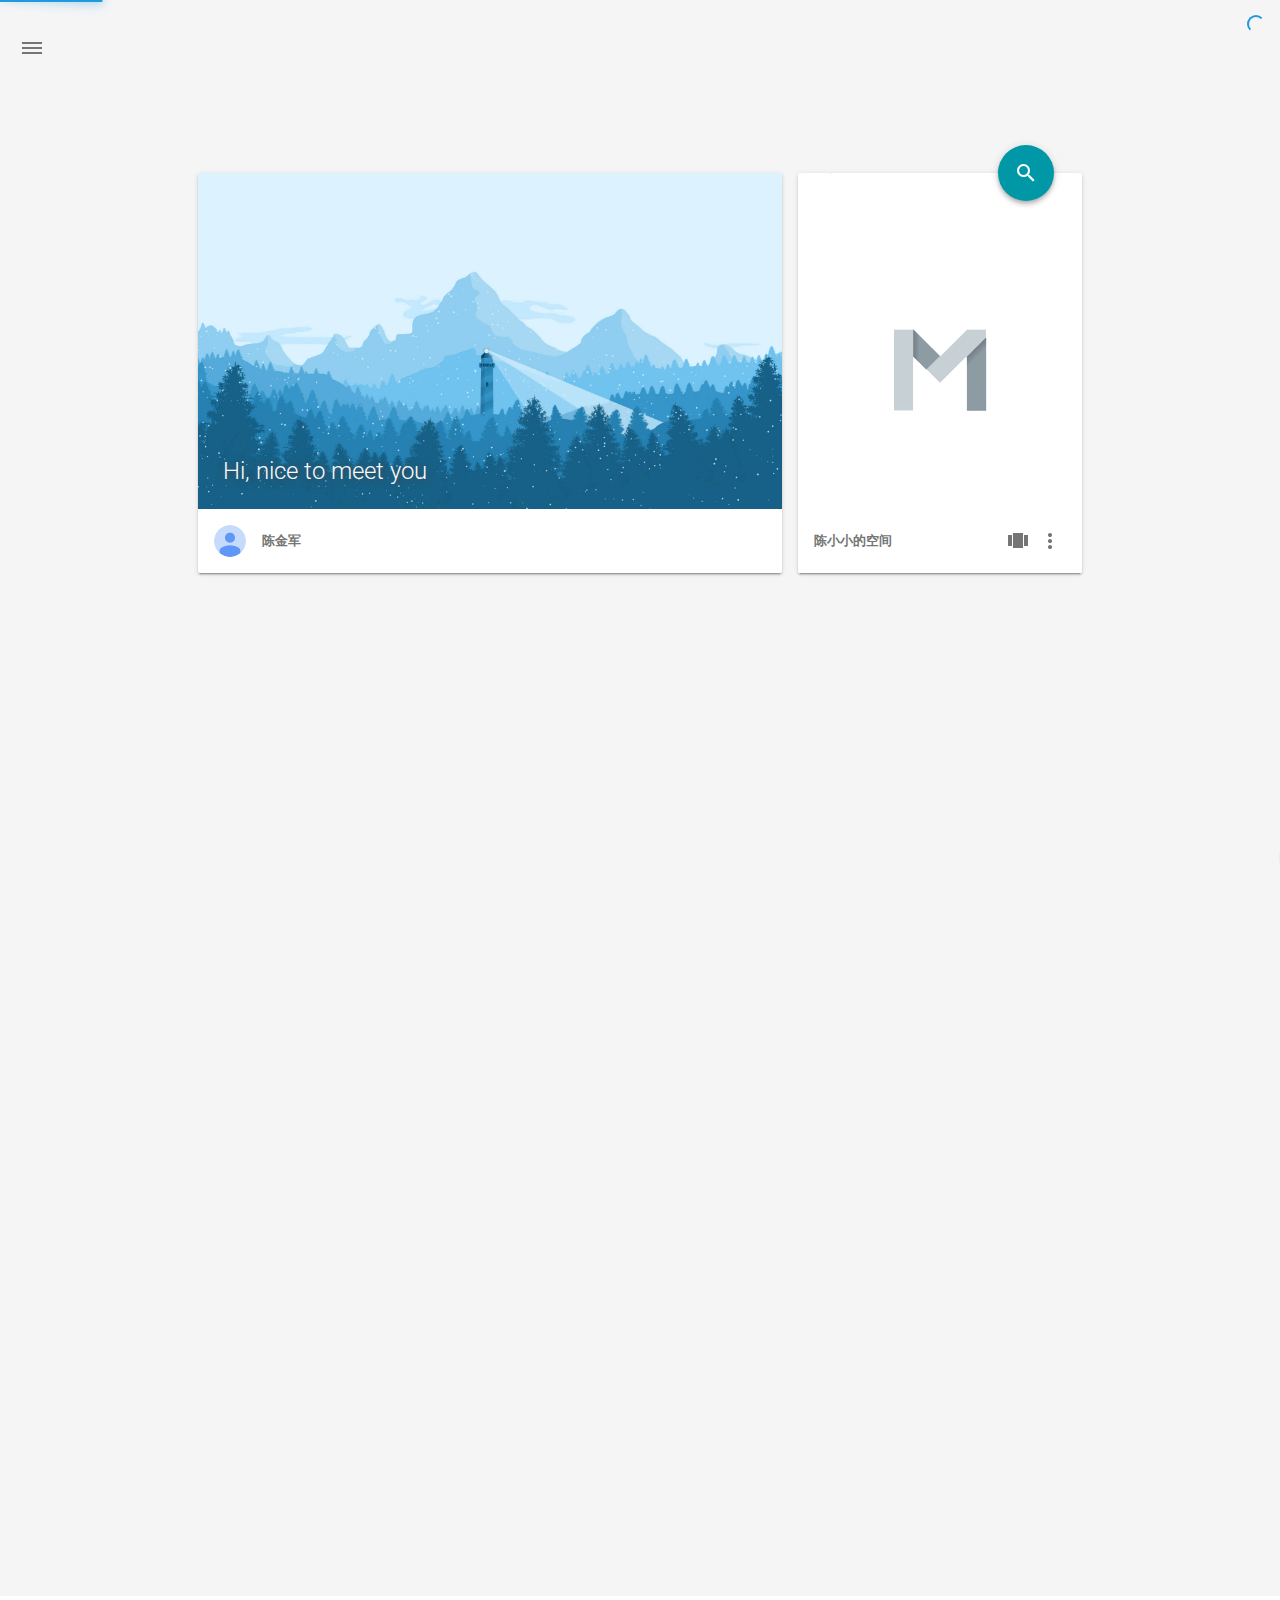
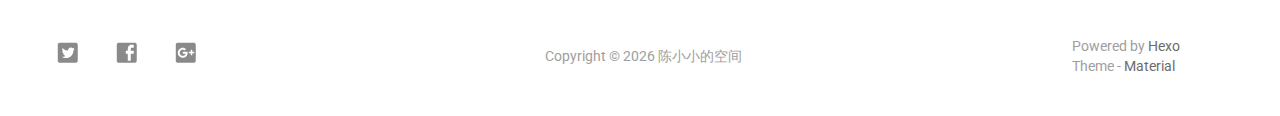
==== index.html @ 6facc5ce "Site updated: 2018-05-24 17:32:42" ====
<!DOCTYPE html>
<html style="display: none;" lang="zh">
    <head>
    <meta charset="utf-8">
    <!--
        © Material Theme
        https://github.com/viosey/hexo-theme-material
        Version: 1.5.2 -->
    <script>
        window.materialVersion = "1.5.2"
        // Delete localstorage with these tags
        window.oldVersion = [
            'codestartv1',
            '1.3.4',
            '1.4.0',
            '1.4.0b1',
            '1.5.0'
        ]
    </script>

    <!-- dns prefetch -->
    <meta http-equiv="x-dns-prefetch-control" content="on">














    <!-- Meta & Info -->
    <meta http-equiv="X-UA-Compatible" content="IE=Edge,chrome=1">
    <meta name="renderer" content="webkit">
    <meta name="viewport" content="width=device-width, initial-scale=1, user-scalable=no">

    <!-- Title -->
    
    <title>
        
        陈小小的空间
    </title>

    <!-- Favicons -->
    <link rel="icon shortcut" type="image/ico" href="/img/favicon.png">
    <link rel="icon" href="/img/favicon.png">

    <meta name="format-detection" content="telephone=no"/>
    <meta name="description" itemprop="description" content="">
    <meta name="keywords" content="">
    <meta name="theme-color" content="#0097A7">

    <!-- Disable Fucking Bloody Baidu Tranformation -->
    <meta http-equiv="Cache-Control" content="no-transform" />
    <meta http-equiv="Cache-Control" content="no-siteapp" />

    <!--[if lte IE 9]>
        <link rel="stylesheet" href="/css/ie-blocker.css">

        
            <script src="/js/ie-blocker.en.js"></script>
        
    <![endif]-->

    <!-- Import lsloader -->
    <script>(function(){window.lsloader={jsRunSequence:[],jsnamemap:{},cssnamemap:{}};lsloader.removeLS=function(a){try{localStorage.removeItem(a)}catch(b){}};lsloader.setLS=function(a,c){try{localStorage.setItem(a,c)}catch(b){}};lsloader.getLS=function(a){var c="";try{c=localStorage.getItem(a)}catch(b){c=""}return c};versionString="/*"+(window.materialVersion||"unknownVersion")+"*/";lsloader.clean=function(){try{var b=[];for(var a=0;a<localStorage.length;a++){b.push(localStorage.key(a))}b.forEach(function(e){var f=lsloader.getLS(e);if(window.oldVersion){var d=window.oldVersion.reduce(function(g,h){return g||f.indexOf("/*"+h+"*/")!==-1},false);if(d){lsloader.removeLS(e)}}})}catch(c){}};lsloader.clean();lsloader.load=function(f,a,b,d){if(typeof b==="boolean"){d=b;b=undefined}d=d||false;b=b||function(){};var e;e=this.getLS(f);if(e&&e.indexOf(versionString)===-1){this.removeLS(f);this.requestResource(f,a,b,d);return}if(e){var c=e.split(versionString)[0];if(c!=a){console.log("reload:"+a);this.removeLS(f);this.requestResource(f,a,b,d);return}e=e.split(versionString)[1];if(d){this.jsRunSequence.push({name:f,code:e});this.runjs(a,f,e)}else{document.getElementById(f).appendChild(document.createTextNode(e));b()}}else{this.requestResource(f,a,b,d)}};lsloader.requestResource=function(b,e,a,c){var d=this;if(c){this.iojs(e,b,function(h,f,g){d.setLS(f,h+versionString+g);d.runjs(h,f,g)})}else{this.iocss(e,b,function(f){document.getElementById(b).appendChild(document.createTextNode(f));d.setLS(b,e+versionString+f)},a)}};lsloader.iojs=function(d,b,g){var a=this;a.jsRunSequence.push({name:b,code:""});try{var f=new XMLHttpRequest();f.open("get",d,true);f.onreadystatechange=function(){if(f.readyState==4){if((f.status>=200&&f.status<300)||f.status==304){if(f.response!=""){g(d,b,f.response);return}}a.jsfallback(d,b)}};f.send(null)}catch(c){a.jsfallback(d,b)}};lsloader.iocss=function(f,c,h,a){var b=this;try{var g=new XMLHttpRequest();g.open("get",f,true);g.onreadystatechange=function(){if(g.readyState==4){if((g.status>=200&&g.status<300)||g.status==304){if(g.response!=""){h(g.response);a();return}}b.cssfallback(f,c,a)}};g.send(null)}catch(d){b.cssfallback(f,c,a)}};lsloader.iofonts=function(f,c,h,a){var b=this;try{var g=new XMLHttpRequest();g.open("get",f,true);g.onreadystatechange=function(){if(g.readyState==4){if((g.status>=200&&g.status<300)||g.status==304){if(g.response!=""){h(g.response);a();return}}b.cssfallback(f,c,a)}};g.send(null)}catch(d){b.cssfallback(f,c,a)}};lsloader.runjs=function(f,c,e){if(!!c&&!!e){for(var b in this.jsRunSequence){if(this.jsRunSequence[b].name==c){this.jsRunSequence[b].code=e}}}if(!!this.jsRunSequence[0]&&!!this.jsRunSequence[0].code&&this.jsRunSequence[0].status!="failed"){var a=document.createElement("script");a.appendChild(document.createTextNode(this.jsRunSequence[0].code));a.type="text/javascript";document.getElementsByTagName("head")[0].appendChild(a);this.jsRunSequence.shift();if(this.jsRunSequence.length>0){this.runjs()}}else{if(!!this.jsRunSequence[0]&&this.jsRunSequence[0].status=="failed"){var d=this;var a=document.createElement("script");a.src=this.jsRunSequence[0].path;a.type="text/javascript";this.jsRunSequence[0].status="loading";a.onload=function(){d.jsRunSequence.shift();if(d.jsRunSequence.length>0){d.runjs()}};document.body.appendChild(a)}}};lsloader.tagLoad=function(b,a){this.jsRunSequence.push({name:a,code:"",path:b,status:"failed"});this.runjs()};lsloader.jsfallback=function(c,b){if(!!this.jsnamemap[b]){return}else{this.jsnamemap[b]=b}for(var a in this.jsRunSequence){if(this.jsRunSequence[a].name==b){this.jsRunSequence[a].code="";this.jsRunSequence[a].status="failed";this.jsRunSequence[a].path=c}}this.runjs()};lsloader.cssfallback=function(e,c,b){if(!!this.cssnamemap[c]){return}else{this.cssnamemap[c]=1}var d=document.createElement("link");d.type="text/css";d.href=e;d.rel="stylesheet";d.onload=d.onerror=b;var a=document.getElementsByTagName("script")[0];a.parentNode.insertBefore(d,a)};lsloader.runInlineScript=function(c,b){var a=document.getElementById(b).innerText;this.jsRunSequence.push({name:c,code:a});this.runjs()}})();</script>

    <!-- Import queue -->
    <script>function Queue(){this.dataStore=[];this.offer=b;this.poll=d;this.execNext=a;this.debug=false;this.startDebug=c;function b(e){if(this.debug){console.log("Offered a Queued Function.")}if(typeof e==="function"){this.dataStore.push(e)}else{console.log("You must offer a function.")}}function d(){if(this.debug){console.log("Polled a Queued Function.")}return this.dataStore.shift()}function a(){var e=this.poll();if(e!==undefined){if(this.debug){console.log("Run a Queued Function.")}e()}}function c(){this.debug=true}}var queue=new Queue();</script>

    <!-- Import CSS -->
    
        <style id="material_css"></style><script>if(typeof window.lsLoadCSSMaxNums === "undefined")window.lsLoadCSSMaxNums = 0;window.lsLoadCSSMaxNums++;lsloader.load("material_css","/css/material.min.css?Z7a72R1E4SxzBKR/WGctOA==",function(){if(typeof window.lsLoadCSSNums === "undefined")window.lsLoadCSSNums = 0;window.lsLoadCSSNums++;if(window.lsLoadCSSNums == window.lsLoadCSSMaxNums)document.documentElement.style.display="";}, false)</script>
        <style id="style_css"></style><script>if(typeof window.lsLoadCSSMaxNums === "undefined")window.lsLoadCSSMaxNums = 0;window.lsLoadCSSMaxNums++;lsloader.load("style_css","/css/style.min.css?MKetZV3cUTfDxvMffaOezg==",function(){if(typeof window.lsLoadCSSNums === "undefined")window.lsLoadCSSNums = 0;window.lsLoadCSSNums++;if(window.lsLoadCSSNums == window.lsLoadCSSMaxNums)document.documentElement.style.display="";}, false)</script>

        

    

    

    <!-- Config CSS -->

<!-- Other Styles -->
<style>
  body, html {
    font-family: Roboto, "Helvetica Neue", Helvetica, "PingFang SC", "Hiragino Sans GB", "Microsoft YaHei", "微软雅黑", Arial, sans-serif;
    overflow-x: hidden !important;
  }
  
  code {
    font-family: Consolas, Monaco, 'Andale Mono', 'Ubuntu Mono', monospace;
  }

  a {
    color: #00838F;
  }

  .mdl-card__media,
  #search-label,
  #search-form-label:after,
  #scheme-Paradox .hot_tags-count,
  #scheme-Paradox .sidebar_archives-count,
  #scheme-Paradox .sidebar-colored .sidebar-header,
  #scheme-Paradox .sidebar-colored .sidebar-badge{
    background-color: #0097A7 !important;
  }

  /* Sidebar User Drop Down Menu Text Color */
  #scheme-Paradox .sidebar-colored .sidebar-nav>.dropdown>.dropdown-menu>li>a:hover,
  #scheme-Paradox .sidebar-colored .sidebar-nav>.dropdown>.dropdown-menu>li>a:focus {
    color: #0097A7 !important;
  }

  #post_entry-right-info,
  .sidebar-colored .sidebar-nav li:hover > a,
  .sidebar-colored .sidebar-nav li:hover > a i,
  .sidebar-colored .sidebar-nav li > a:hover,
  .sidebar-colored .sidebar-nav li > a:hover i,
  .sidebar-colored .sidebar-nav li > a:focus i,
  .sidebar-colored .sidebar-nav > .open > a,
  .sidebar-colored .sidebar-nav > .open > a:hover,
  .sidebar-colored .sidebar-nav > .open > a:focus,
  #ds-reset #ds-ctx .ds-ctx-entry .ds-ctx-head a {
    color: #0097A7 !important;
  }

  .toTop {
    background: #757575 !important;
  }

  .material-layout .material-post>.material-nav,
  .material-layout .material-index>.material-nav,
  .material-nav a {
    color: #757575;
  }

  #scheme-Paradox .MD-burger-layer {
    background-color: #757575;
  }

  #scheme-Paradox #post-toc-trigger-btn {
    color: #757575;
  }

  .post-toc a:hover {
    color: #00838F;
    text-decoration: underline;
  }

</style>


<!-- Theme Background Related-->

    <style>
      body{
        background-color: #F5F5F5;
      }

      /* blog_info bottom background */
      #scheme-Paradox .material-layout .something-else .mdl-card__supporting-text{
        background-color: #fff;
      }
    </style>




<!-- Fade Effect -->

    <style>
      .fade {
        transition: all 800ms linear;
        -webkit-transform: translate3d(0,0,0);
        -moz-transform: translate3d(0,0,0);
        -ms-transform: translate3d(0,0,0);
        -o-transform: translate3d(0,0,0);
        transform: translate3d(0,0,0);
        opacity: 1;
      }

      .fade.out{
        opacity: 0;
      }
    </style>


<!-- Import Font -->
<!-- Import Roboto -->

    <link href="https://fonts.googleapis.com/css?family=Roboto:300,400,500" rel="stylesheet">


<!-- Import Material Icons -->


    <style id="material_icons"></style><script>if(typeof window.lsLoadCSSMaxNums === "undefined")window.lsLoadCSSMaxNums = 0;window.lsLoadCSSMaxNums++;lsloader.load("material_icons","/css/material-icons.css?pqhB/Rd/ab0H2+kZp0RDmw==",function(){if(typeof window.lsLoadCSSNums === "undefined")window.lsLoadCSSNums = 0;window.lsLoadCSSNums++;if(window.lsLoadCSSNums == window.lsLoadCSSMaxNums)document.documentElement.style.display="";}, false)</script>




    <!-- Import jQuery -->
    
        <script>lsloader.load("jq_js","/js/jquery.min.js?qcusAULNeBksqffqUM2+Ig==", true)</script>
    

    <!-- WebAPP Icons -->
    <meta name="mobile-web-app-capable" content="yes">
    <meta name="application-name" content="陈小小的空间">
    <meta name="msapplication-starturl" content="http://yoursite.com/">
    <meta name="msapplication-navbutton-color" content="#0097A7">
    <meta name="apple-mobile-web-app-capable" content="yes">
    <meta name="apple-mobile-web-app-title" content="陈小小的空间">
    <meta name="apple-mobile-web-app-status-bar-style" content="black">
    <link rel="apple-touch-icon" href="/img/favicon.png">

    <!-- Site Verification -->
    
    

    <!-- RSS -->
    

    <!-- The Open Graph protocol -->
    <meta property="og:url" content="http://yoursite.com/">
    <meta property="og:type" content="blog">
    <meta property="og:title" content="陈小小的空间">
    <meta property="og:image" content="/img/favicon.png">
    <meta property="og:description" content="">
    

    

    <!-- The Twitter Card protocol -->
    <meta name="twitter:card" content="summary_large_image">

    <!-- Add canonical link for SEO -->
    
        <link rel="canonical" href="http://yoursite.com" />
    

    <!-- Structured-data for SEO -->
    
        
<script type="application/ld+json">
{
    "@context": "http://schema.org",
    "@type": "Website",
    "publisher": {
        "@type": "Organization",
        "name": "陈小小的空间",
        "logo": "/img/favicon.png"
    },
    "url": "http://yoursite.com",
    "image": {
        "@type": "ImageObject",
        "url": "/img/favicon.png"
    },
    "mainEntityOfPage": {
        "@type": "WebPage",
        "@id": "http://yoursite.com"
    },
    "description": ""
}
</script>




    

    <!-- Analytics -->
    
    
    

    <!-- Custom Head -->
    

</head>


    
        <body id="scheme-Paradox" class="lazy">
            <div class="material-layout  mdl-js-layout has-drawer is-upgraded">
                

                <!-- Main Container -->
                <main class="material-layout__content" id="main">

                    <!-- Top Anchor -->
                    <div id="top"></div>

                    
                        <!-- Hamburger Button -->
                        <button class="MD-burger-icon sidebar-toggle">
                            <span class="MD-burger-layer"></span>
                        </button>
                    

                    <!-- Index Module -->
<div class="material-index mdl-grid">
    
        <!-- Paradox Header -->
        <!-- Daily pic -->
<div class="mdl-card mdl-shadow--2dp daily-pic mdl-cell mdl-cell--8-col index-top-block">

    <!-- Pic & Slogan -->
    <div class="mdl-card__media mdl-color-text--grey-50" style="background-image:url(/img/daily_pic.png)">
        <p class="index-top-block-slogan"><a href="#">
        
            
                Hi, nice to meet you
            
        
        </a></p>
    </div>

    <!-- Avatar & Name -->
    <div class="mdl-card__supporting-text meta mdl-color-text--grey-600">
        <!-- Author Avatar -->
        <div id="author-avatar">
            <img src="/img/avatar.png" width="32px" height="32px" alt="avatar">
        </div>
        <div>
            <strong>陈金军</strong>
        </div>
    </div>
</div>

        <!-- Blog info -->
<div class="mdl-card mdl-shadow--2dp something-else mdl-cell mdl-cell--8-col mdl-cell--4-col-desktop index-top-block">

    <!-- Search -->
    




    <!-- Local -->
    <div class="mdl-textfield mdl-js-textfield mdl-textfield--expandable" method="post" action="">
        <label id="search-label" class="mdl-button mdl-js-ripple-effect mdl-js-button mdl-button--fab mdl-color--accent mdl-shadow--4dp" for="search">
            <i class="material-icons mdl-color-text--white" role="presentation">search</i>
        </label>

        <form autocomplete="off" id="search-form" class="mdl-textfield__expandable-holder">
            <input type="text" id="search" class="form-control mdl-textfield__input search-input" name="q" results="0" placeholder=""/>
            <label id="search-form-label" class="mdl-textfield__label" for="search"></label>
        </form>
    </div>
    <div id="local-search-result"></div>



    <!-- LOGO -->
    <div class="something-else-logo mdl-color--white mdl-color-text--grey-600">
        <a href="#" target="_blank">
            <img src="/img/logo.png" alt="logo" />
        </a>
    </div>

    <!-- Infomation -->
    <div class="mdl-card__supporting-text meta meta--fill mdl-color-text--grey-600">
        <!-- Blog Title -->
        <div>
            <strong>陈小小的空间</strong>
        </div>
        <div class="section-spacer"></div>

        <!-- Pages -->
        <button id="show-pages-button" class="mdl-button mdl-js-button mdl-js-ripple-effect mdl-button--icon">
            <i class="material-icons" role="presentation">view_carousel</i>
            <span class="visuallyhidden">Pages</span>
        </button>
        <ul class="mdl-menu mdl-js-menu mdl-menu--bottom-right" for="show-pages-button">
            
        </ul>

        <!-- Menu -->
        <button id="menubtn" class="mdl-button mdl-js-button mdl-js-ripple-effect mdl-button--icon">
            <i class="material-icons" role="presentation">more_vert</i>
            <span class="visuallyhidden">show menu</span>
        </button>
        <ul class="mdl-menu mdl-js-menu mdl-menu--bottom-right" for="menubtn">
            

            

            
                <a class="index_share-link" href="http://service.weibo.com/share/share.php?appkey=&title=陈小小的空间&url=http://yoursite.com&pic=http://yoursite.com/img/favicon.png&searchPic=false&style=simple" target="_blank">
                    <li class="mdl-menu__item mdl-js-ripple-effect">
                        شارك على Weibo
                    </li>
                </a>
            

            
                <a class="index_share-link" href="https://twitter.com/intent/tweet?text=陈小小的空间&url=http://yoursite.com&via=陈金军" target="_blank">
                    <li class="mdl-menu__item mdl-js-ripple-effect">
                        شارك على Twitter
                    </li>
                </a>
            

            
                <a class="index_share-link" href="https://www.facebook.com/sharer/sharer.php?u=http://yoursite.com" target="_blank">
                    <li class="mdl-menu__item mdl-js-ripple-effect">
                        شارك على Facebook
                    </li>
                </a>
            

            
                <a class="index_share-link" href="https://plus.google.com/share?url=http://yoursite.com" target="_blank">
                    <li class="mdl-menu__item mdl-js-ripple-effect">
                        شارك على Google+
                    </li>
                </a>
            

            

            

            
        </ul>
    </div>
</div>

    
    <div class="locate-thumbnail-symbol"></div>

    <!-- Pin on top -->
    

    <!-- Normal Post -->
    
        
            
                <!-- Paradox Thumbnail -->
                <div class="post_entry-module mdl-card mdl-shadow--2dp mdl-cell mdl-cell--12-col fade out">
    <!-- Post Thumbnail -->
    
        
            <!-- Random Thumbnail -->
            <div class="post_thumbnail-random mdl-card__media mdl-color-text--grey-50">
        
    

        <!-- Post Title -->
        <p class="article-headline-p"><a href="/2018/05/24/FirstNight/"></a></p>
    </div>

    <!-- Post Excerpt -->
    <div class="mdl-color-text--grey-600 mdl-card__supporting-text post_entry-content">
        
            

        
        &nbsp;&nbsp;&nbsp;
        <span>
            <a href="/2018/05/24/FirstNight/" target="_self">واصل القراءة</a>
        </span>
    </div>
    <!-- Post_entry Info-->
    <div id="post_entry-info">
        <div id="post_entry-left-info" class="mdl-card__supporting-text meta mdl-color-text--grey-600 ">
            <!-- Author Avatar -->
            <div id="author-avatar">
                <img src="/img/avatar.png" width="44px" height="44px" alt="陈金军's avatar">
            </div>
            <div>
                <strong>陈金军</strong>
                <span>May 24, 2018</span>
            </div>
        </div>
        <div id="post_entry-right-info">
          

            

            

            <!-- Post Views -->
            <span class="post_entry-views">
            </span>
        </div>
    </div>
</div>

            
            
        
    
        
            
                <!-- Paradox Thumbnail -->
                <div class="post_entry-module mdl-card mdl-shadow--2dp mdl-cell mdl-cell--12-col fade out">
    <!-- Post Thumbnail -->
    
        
            <!-- Random Thumbnail -->
            <div class="post_thumbnail-random mdl-card__media mdl-color-text--grey-50">
        
    

        <!-- Post Title -->
        <p class="article-headline-p"><a href="/2018/05/24/hello-world/">Hello World</a></p>
    </div>

    <!-- Post Excerpt -->
    <div class="mdl-color-text--grey-600 mdl-card__supporting-text post_entry-content">
        
            Welcome to Hexo
        
        &nbsp;&nbsp;&nbsp;
        <span>
            <a href="/2018/05/24/hello-world/" target="_self">واصل القراءة</a>
        </span>
    </div>
    <!-- Post_entry Info-->
    <div id="post_entry-info">
        <div id="post_entry-left-info" class="mdl-card__supporting-text meta mdl-color-text--grey-600 ">
            <!-- Author Avatar -->
            <div id="author-avatar">
                <img src="/img/avatar.png" width="44px" height="44px" alt="陈金军's avatar">
            </div>
            <div>
                <strong>陈金军</strong>
                <span>May 24, 2018</span>
            </div>
        </div>
        <div id="post_entry-right-info">
          

            

            

            <!-- Post Views -->
            <span class="post_entry-views">
            </span>
        </div>
    </div>
</div>

            
            
        
    

    

    
        <script type="text/ls-javascript" id="thumbnail-script">
    var randomNum;

    var locatePost = $('.locate-thumbnail-symbol').next();
    for(var i = 0; i < 10; i++) {
        randomNum = Math.floor(Math.random() * 19 + 1);

        locatePost.children('.post_thumbnail-random').attr('id', 'random_thumbnail-'+randomNum);
        locatePost.children('.post_thumbnail-random').attr('data-original', '/img/random/material-' + randomNum + '.png');
    $('.post_thumbnail-random').addClass('lazy');

        locatePost = locatePost.next();
    }
</script>

    
</div>


                    
                        <!-- Overlay For Active Sidebar -->
<div class="sidebar-overlay"></div>

<!-- Material sidebar -->
<aside id="sidebar" class="sidebar sidebar-colored sidebar-fixed-left" role="navigation">
    <div id="sidebar-main">
        <!-- Sidebar Header -->
        <div class="sidebar-header header-cover" style="background-image: url(/img/sidebar_header.png);">
    <!-- Top bar -->
    <div class="top-bar"></div>

    <!-- Sidebar toggle button -->
    <button type="button" class="sidebar-toggle mdl-button mdl-js-button mdl-js-ripple-effect mdl-button--icon" style="display: initial;" data-upgraded=",MaterialButton,MaterialRipple">
        <i class="material-icons">clear_all</i>
        <span class="mdl-button__ripple-container">
            <span class="mdl-ripple">
            </span>
        </span>
    </button>

    <!-- Sidebar Avatar -->
    <div class="sidebar-image">
        <img src="/img/avatar.png" alt="陈金军's avatar">
    </div>

    <!-- Sidebar Email -->
    <a data-toggle="dropdown" class="sidebar-brand" href="#settings-dropdown">
        chenjinjunyc@bonc.com.cn
        <b class="caret"></b>
    </a>
</div>


        <!-- Sidebar Navigation  -->
        <ul class="nav sidebar-nav">
    <!-- User dropdown  -->
    <li class="dropdown">
        <ul id="settings-dropdown" class="dropdown-menu">
            
                <li>
                    <a href="#" target="_blank" title="Email Me">
                        
                            <i class="material-icons sidebar-material-icons sidebar-indent-left1pc-element">email</i>
                        
                        Email Me
                    </a>
                </li>
            
        </ul>
    </li>

    <!-- Homepage -->
    
        <li id="sidebar-first-li">
            <a href="/">
                
                    <i class="material-icons sidebar-material-icons">home</i>
                
                الرئيسية
            </a>
        </li>
        
    

    <!-- Archives  -->
    
        <li class="dropdown">
            <a href="#" class="ripple-effect dropdown-toggle" data-toggle="dropdown">
                
                    <i class="material-icons sidebar-material-icons">inbox</i>
                
                    أرشيف
                <b class="caret"></b>
            </a>
            <ul class="dropdown-menu">
            <li>
                <a class="sidebar_archives-link" href="/archives/2018/05/">May 2018<span class="sidebar_archives-count">2</span></a>
            </ul>
        </li>
        
    

    <!-- Categories  -->
    

    <!-- Pages  -->
    

    <!-- Article Number  -->
    
</ul>


        <!-- Sidebar Footer -->
        <!--
I'm glad you use this theme, the development is no so easy, I hope you can keep the copyright, I will thank you so much.
If you still want to delete the copyrights, could you still retain the first one? Which namely "Theme Material"
It will not impact the appearance and can give developers a lot of support :)

很高兴您使用并喜欢该主题，开发不易 十分谢谢与希望您可以保留一下版权声明。
如果您仍然想删除的话 能否只保留第一项呢？即 "Theme Material"
它不会影响美观并可以给开发者很大的支持和动力。 :)
-->

<!-- Sidebar Divider -->

    <div class="sidebar-divider"></div>


<!-- Theme Material -->

    <a href="https://github.com/viosey/hexo-theme-material"  class="sidebar-footer-text-a" target="_blank">
        <div class="sidebar-text mdl-button mdl-js-button mdl-js-ripple-effect sidebar-footer-text-div" data-upgraded=",MaterialButton,MaterialRipple">
            سمة - Material
            <span class="sidebar-badge badge-circle">i</span>
        </div>
    </a>


<!-- Help & Support -->
<!--

-->

<!-- Feedback -->
<!--

-->

<!-- About Theme -->
<!--

-->

    </div>

    <!-- Sidebar Image -->
    

</aside>

                    

                    
                        <!-- Footer Top Button -->
                        <div id="back-to-top" class="toTop-wrap">
    <a href="#top" class="toTop">
        <i class="material-icons footer_top-i">expand_less</i>
    </a>
</div>

                    

                    <!--Footer-->
<footer class="mdl-mini-footer" id="bottom">
    
        <!-- Paradox Footer Left Section -->
        <div class="mdl-mini-footer--left-section sns-list">
    <!-- Twitter -->
    
        <a href="https://twitter.com/twitter" target="_blank">
            <button class="mdl-mini-footer--social-btn social-btn footer-sns-twitter">
                <span class="visuallyhidden">Twitter</span>
            </button><!--
     --></a>
    

    <!-- Facebook -->
    
        <a href="https://www.facebook.com/facebook" target="_blank">
            <button class="mdl-mini-footer--social-btn social-btn footer-sns-facebook">
                <span class="visuallyhidden">Facebook</span>
            </button><!--
     --></a>
    

    <!-- Google + -->
    
        <a href="https://www.google.com/" target="_blank">
            <button class="mdl-mini-footer--social-btn social-btn footer-sns-gplus">
                <span class="visuallyhidden">Google Plus</span>
            </button><!--
     --></a>
    

    <!-- Weibo -->
    

    <!-- Instagram -->
    

    <!-- Tumblr -->
    

    <!-- Github -->
    

    <!-- LinkedIn -->
    

    <!-- Zhihu -->
    

    <!-- Bilibili -->
    

    <!-- Telegram -->
    
    
    <!-- V2EX -->
    
</div>


        <!--Copyright-->
        <div id="copyright">
            Copyright&nbsp;©<script type="text/javascript">var fd = new Date();document.write("&nbsp;" + fd.getFullYear() + "&nbsp;");</script>陈小小的空间
            
        </div>

        <!-- Paradox Footer Right Section -->

        <!--
        I am glad you use this theme, the development is no so easy, I hope you can keep the copyright.
        It will not impact the appearance and can give developers a lot of support :)

        很高兴您使用该主题，开发不易，希望您可以保留一下版权声明。
        它不会影响美观并可以给开发者很大的支持。 :)
        -->

        <div class="mdl-mini-footer--right-section">
            <div>
                <div class="footer-develop-div">Powered by <a href="https://hexo.io" target="_blank" class="footer-develop-a">Hexo</a></div>
                <div class="footer-develop-div">Theme - <a href="https://github.com/viosey/hexo-theme-material" target="_blank" class="footer-develop-a">Material</a></div>
            </div>
        </div>
    
</footer>


                    <!-- Import JS File -->

    <script>lsloader.load("lazyload_js","/js/lazyload.min.js?1BcfzuNXqV+ntF6gq+5X3Q==", true)</script>



    <script>lsloader.load("js_js","/js/js.min.js?V/53wGualMuiPM3xoetD5Q==", true)</script>



    <script>lsloader.load("np_js","/js/nprogress.js?pl3Qhb9lvqR1FlyLUna1Yw==", true)</script>


<script type="text/ls-javascript" id="NProgress-script">
    NProgress.configure({
        showSpinner: true
    });
    NProgress.start();
    $('#nprogress .bar').css({
        'background': '#29d'
    });
    $('#nprogress .peg').css({
        'box-shadow': '0 0 10px #29d, 0 0 15px #29d'
    });
    $('#nprogress .spinner-icon').css({
        'border-top-color': '#29d',
        'border-left-color': '#29d'
    });
    setTimeout(function() {
        NProgress.done();
        $('.fade').removeClass('out');
    }, 800);
</script>












    <!-- Swiftye -->
    

    <!-- Local Search-->
    
        <script type="text/ls-javascript" id="search-local-js-script">
    var searchFunc=function(c,a,b){$.ajax({url:c,dataType:"xml",success:function(e){var d=$("entry",e).map(function(){return{title:$("title",this).text(),content:$("content",this).text(),url:$("url",this).text()}}).get();var g=document.getElementById(a);var f=document.getElementById(b);g.addEventListener("input",function(){var i='<ul class="search-result-list">';var h=this.value.trim().toLowerCase().split(/[\s\-]+/);f.innerHTML="";if(this.value.trim().length<=0){return}d.forEach(function(o){var n=true;var s=[];var t=o.title.trim().toLowerCase();var m=o.content.trim().replace(/<[^>]+>/g,"").toLowerCase();var j=o.url;var u=-1;var q=-1;var p=-1;if(t!==""&&m!==""){h.forEach(function(w,x){u=t.indexOf(w);q=m.indexOf(w);if(u<0&&q<0){n=false}else{if(q<0){q=0}if(x===0){p=q}}})}if(n){i+='<li><a href="'+j+'" class="search-result-title" target="_blank">'+t;var r=o.content.trim().replace(/<[^>]+>/g,"");if(p>=0){var k=p-6;var l=p+6;if(k<0){k=0}if(k===0){l=10}if(l>r.length){l=r.length}var v=r.substr(k,l);h.forEach(function(w){var x=new RegExp(w,"gi");v=v.replace(x,'<em class="search-keyword">'+w+"</em>")});i+='<p class="search-result">'+v+"...</p></a>"}}});f.innerHTML=i})}})};
</script>


        <script type="text/ls-javascript" id="search-input-script">
            var inputArea = document.querySelector('#search');
            var getSearchFile = function() {
                var path = 'search.xml';
                searchFunc(path, 'search', 'local-search-result');
            }

            if(inputArea) {
                inputArea.onfocus = function() {
                    getSearchFile();
                }
            }
        </script>
    


<!-- UC Browser Compatible -->
<script>
	var agent = navigator.userAgent.toLowerCase();
	if(agent.indexOf('ucbrowser')>0) {
		document.write('<link rel="stylesheet" href="/css/uc.css">');
	   alert('由于 UC 浏览器使用极旧的内核，而本网站使用了一些新的特性。\n为了您能更好的浏览，推荐使用 Chrome 或 Firefox 浏览器。');
	}
</script>

<!-- Import prettify js  -->



<!-- Window Load -->
<!-- add class for prettify -->
<script type="text/ls-javascript" id="window-load">
    $(window).on('load', function() {
        // Post_Toc parent position fixed
        $('.post-toc-wrap').parent('.mdl-menu__container').css('position', 'fixed');
    });

    
    
</script>

<!-- MathJax Load-->


<!-- Bing Background -->


<script type="text/ls-javascript" id="lazy-load">
    // Offer LazyLoad
    queue.offer(function(){
        $('.lazy').lazyload({
            effect : 'show'
        });
    });

    // Start Queue
    $(document).ready(function(){
        setInterval(function(){
            queue.execNext();
        },200);
    });
</script>

<!-- Custom Footer -->



<script>
    (function(){
        var scriptList = document.querySelectorAll('script[type="text/ls-javascript"]')

        for (var i = 0; i < scriptList.length; ++i) {
            var item = scriptList[i];
            lsloader.runInlineScript(item.id,item.id);
        }
    })()
console.log('\n %c © Material Theme | Version: 1.5.2 | https://github.com/viosey/hexo-theme-material %c \n', 'color:#455a64;background:#e0e0e0;padding:5px 0;border-top-left-radius:5px;border-bottom-left-radius:5px;', 'color:#455a64;background:#e0e0e0;padding:5px 0;border-top-right-radius:5px;border-bottom-right-radius:5px;');
</script>

                </main>
            </div>
        </body>
    
</html>
---- css/ie-blocker.css ----
@charset "utf-8";
body .demo-blog{
    display: none;
}

h1{
    background-color: #fff;
    font-size: 48px;
    line-height: 48px;
    border-left: none;
    width: auto;
    margin: 0px !important;
}

#ib-container {
    display: none;
    width: 100%;
    height: 100%;
    font-family: Arial, Helvetica, sans-serif;
    position: fixed;
    top: 0;
    left: 0;
    box-sizing: content-box !important;
    z-index: 99999;
}

#ib-container * {
    box-sizing: content-box !important;
}

.ib-modal {
    height: 288px;
    background: #fff;
    border-left: 8px solid #4fc1e9;
    position: absolute;
    color: #434a54;
    z-index: 99999;
    width: 592px;
    top: 50%;
    left: 50%;
    transform: translateY(-50%) translateX(-50%);
    padding: 49px 30px 30px;
}

.ib-header {
    height: 80px;
    padding: 0;
}

.ib-header h1 {
    margin: 0;
    font-size: 24px;
    text-align: left;
    color: #434a54;
}

.ib-header p {
    margin: 10px 0 0 0;
    font-size: 14px;
    line-height: 18px;
    text-align: left;
    color: #434a54;
}

.ib-header p strong {
    font-weight: normal;
    color: #3bafda;
}

.ib-browsers {
    height: 80px;
    list-style: none;
    margin: 0;
    padding: 0;
    padding-top: 0;
    margin-top: 49px;
}

.ib-browsers li {
    float: left;
    width: 148px;
    height: 80px;
    position: relative;
    list-style: none;
}

.ib-browsers li a {
    display: block;
    width: 100%;
    height: 100%;
    position: absolute;
    color: #434a54;
    text-decoration: none;
    cursor: pointer;
}

.ib-browsers li a:hover {
    background-color: #F2F2F2;
}

.ib-browsers li a:hover .ib-browser-name {
    background-color: #4fc1e9;
    color: #fff;
}

.ib-browser-icon {
    display: block;
    width: 118px;
    height: 90px;
    margin: 0 auto;
    margin-top: 20px;
}

.ib-browser-name {
    line-height: 18px;
    margin-top: 5px;
    text-align: center;
    font-size: 20px;
}

.ib-browser-description {
    height: 50px;
    line-height: 14px;
    font-size: 12px;
    margin-top: 10px;
    padding: 0 5px;
}

.ib-footer {
    height: 30px;
}

.ib-try {
    float: right;
    height: 30px;
    padding: 0 15px;
    color: #fff;
    background-color: #3bafda;
    font-size: 12px;
    line-height: 30px;
    cursor: pointer;
    text-decoration: none;
    margin-top: 49px;
}

.ib-try:hover {
    background-color: #4fc1e9;
}

.ib-mask {
    width: 100%;
    height: 100%;
    position: absolute;
    top: 0;
    left: 0;
    _position: absolute;
    _top: expression(eval(document.documentElement.scrollTop) + 'px');
    _left: expression(eval(document.documentElement.scrollLeft) + 'px');
    _right: auto;
    _bottom: auto;
    _width: expression(eval(document.documentElement.clientWidth) + 'px');
    _height: expression(eval(document.documentElement.clientHeight) + 'px');
    z-index: 99999;
}

.ib-mask {
    background: rgb(0, 0, 0);
    opacity: 0.8;
    -ms-filter: "progid:DXImageTransform.Microsoft.Alpha(Opacity=80)";
    filter: alpha(opacity=80);
    z-index: 99998;
}

.zh-cn #ib-container {
    font-family: 'Microsoft Yahei', sans-serif;
}

.zh-cn .ib-browser-description {
    font-size: 12px;
}
---- css/uc.css ----
#scheme-Paradox .mdl-grid{
  display: block !important;
}

#scheme-Paradox .material-layout .mdl-card{
  margin-left: 0;
  margin-right: 0;
  width: 100%;
}

#scheme-Paradox .material-layout .mdl-card{
  display: block;
}

#scheme-Paradox .material-layout .mdl-card__media{
  display: block;
}

#scheme-Paradox .index-top-block,
#scheme-Paradox footer{
  display: none !important;
}

#scheme-Paradox .material-index{
  padding-top: 80px !important;
}

#scheme-Paradox .material-layout .mdl-card__media{
  height: 223px;
}

#scheme-Paradox .post_entry-content {
  display: block !important;
}

#scheme-Paradox .material-layout .meta{
  display: block !important;
}

#scheme-Paradox .article-headline-p{
  position: relative;
  top: 140px;
}

#scheme-Paradox #author-avatar{
  width: 44px;
  height: 44px;
  float: left;
}

.fabs{
  width: 56px;
}

#uc_recommend_ad{
  display: none !important;
}
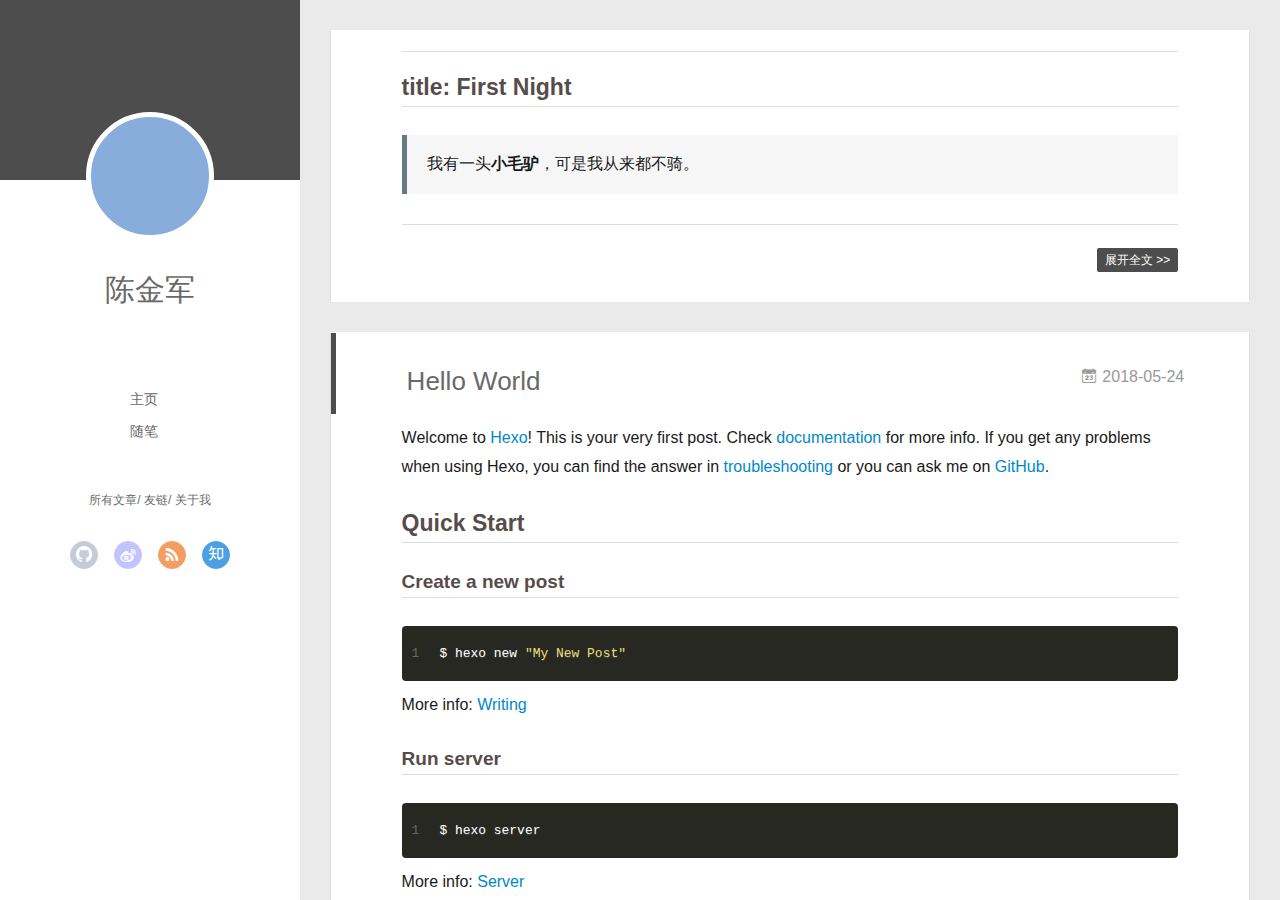
==== commit bc5cb429: "Site updated: 2018-05-24 17:34:31" ====
--- a/index.html
+++ b/index.html
@@ -1,959 +1,525 @@
 <!DOCTYPE html>
-<html style="display: none;" lang="zh">
-    <head>
-    <meta charset="utf-8">
-    <!--
-        © Material Theme
-        https://github.com/viosey/hexo-theme-material
-        Version: 1.5.2 -->
+<html>
+<head>
+  <meta charset="utf-8">
+  
+  <meta name="renderer" content="webkit">
+  <meta http-equiv="X-UA-Compatible" content="IE=edge" >
+  <link rel="dns-prefetch" href="http://yoursite.com">
+  <title>陈小小的空间</title>
+  <meta name="viewport" content="width=device-width, initial-scale=1, maximum-scale=1">
+  <meta property="og:type" content="website">
+<meta property="og:title" content="陈小小的空间">
+<meta property="og:url" content="http://yoursite.com/index.html">
+<meta property="og:site_name" content="陈小小的空间">
+<meta property="og:locale" content="zh-Hans">
+<meta name="twitter:card" content="summary">
+<meta name="twitter:title" content="陈小小的空间">
+  
+    <link rel="alternative" href="/atom.xml" title="陈小小的空间" type="application/atom+xml">
+  
+  
+    <link rel="icon" href="/favicon.png">
+  
+  <link rel="stylesheet" type="text/css" href="/./main.0cf68a.css">
+  <style type="text/css">
+  
+    #container.show {
+      background: linear-gradient(200deg,#a0cfe4,#e8c37e);
+    }
+  </style>
+  
+
+  
+
+</head>
+
+<body>
+  <div id="container" q-class="show:isCtnShow">
+    <canvas id="anm-canvas" class="anm-canvas"></canvas>
+    <div class="left-col" q-class="show:isShow">
+      
+<div class="overlay" style="background: #4d4d4d"></div>
+<div class="intrude-less">
+	<header id="header" class="inner">
+		<a href="/" class="profilepic">
+			<img src="" class="js-avatar">
+		</a>
+		<hgroup>
+		  <h1 class="header-author"><a href="/">陈金军</a></h1>
+		</hgroup>
+		
+
+		<nav class="header-menu">
+			<ul>
+			
+				<li><a href="/">主页</a></li>
+	        
+				<li><a href="/tags/随笔/">随笔</a></li>
+	        
+			</ul>
+		</nav>
+		<nav class="header-smart-menu">
+    		
+    			
+    			<a q-on="click: openSlider(e, 'innerArchive')" href="javascript:void(0)">所有文章</a>
+    			
+            
+    			
+    			<a q-on="click: openSlider(e, 'friends')" href="javascript:void(0)">友链</a>
+    			
+            
+    			
+    			<a q-on="click: openSlider(e, 'aboutme')" href="javascript:void(0)">关于我</a>
+    			
+            
+		</nav>
+		<nav class="header-nav">
+			<div class="social">
+				
+					<a class="github" target="_blank" href="#" title="github"><i class="icon-github"></i></a>
+		        
+					<a class="weibo" target="_blank" href="#" title="weibo"><i class="icon-weibo"></i></a>
+		        
+					<a class="rss" target="_blank" href="#" title="rss"><i class="icon-rss"></i></a>
+		        
+					<a class="zhihu" target="_blank" href="#" title="zhihu"><i class="icon-zhihu"></i></a>
+		        
+			</div>
+		</nav>
+	</header>		
+</div>
+
+    </div>
+    <div class="mid-col" q-class="show:isShow,hide:isShow|isFalse">
+      
+<nav id="mobile-nav">
+  	<div class="overlay js-overlay" style="background: #4d4d4d"></div>
+	<div class="btnctn js-mobile-btnctn">
+  		<div class="slider-trigger list" q-on="click: openSlider(e)"><i class="icon icon-sort"></i></div>
+	</div>
+	<div class="intrude-less">
+		<header id="header" class="inner">
+			<div class="profilepic">
+				<img src="" class="js-avatar">
+			</div>
+			<hgroup>
+			  <h1 class="header-author js-header-author">陈金军</h1>
+			</hgroup>
+			
+			
+			
+				
+			
+				
+			
+			
+			
+			<nav class="header-nav">
+				<div class="social">
+					
+						<a class="github" target="_blank" href="#" title="github"><i class="icon-github"></i></a>
+			        
+						<a class="weibo" target="_blank" href="#" title="weibo"><i class="icon-weibo"></i></a>
+			        
+						<a class="rss" target="_blank" href="#" title="rss"><i class="icon-rss"></i></a>
+			        
+						<a class="zhihu" target="_blank" href="#" title="zhihu"><i class="icon-zhihu"></i></a>
+			        
+				</div>
+			</nav>
+
+			<nav class="header-menu js-header-menu">
+				<ul style="width: 50%">
+				
+				
+					<li style="width: 50%"><a href="/">主页</a></li>
+		        
+					<li style="width: 50%"><a href="/tags/随笔/">随笔</a></li>
+		        
+				</ul>
+			</nav>
+		</header>				
+	</div>
+	<div class="mobile-mask" style="display:none" q-show="isShow"></div>
+</nav>
+
+      <div id="wrapper" class="body-wrap">
+        <div class="menu-l">
+          <div class="canvas-wrap">
+            <canvas data-colors="#eaeaea" data-sectionHeight="100" data-contentId="js-content" id="myCanvas1" class="anm-canvas"></canvas>
+          </div>
+          <div id="js-content" class="content-ll">
+            
+  
+    <article id="post-FirstNight" class="article article-type-post  article-index" itemscope itemprop="blogPost">
+  <div class="article-inner">
+    
+    <div class="article-entry" itemprop="articleBody">
+      
+        <hr>
+<h2 id="title-First-Night"><a href="#title-First-Night" class="headerlink" title=" title: First Night"></a> title: First Night</h2><blockquote>
+<p>我有一头<strong>小毛驴</strong>，可是我从来都不骑。</p>
+</blockquote>
+
+      
+
+      
+    </div>
+    <div class="article-info article-info-index">
+      
+      
+      
+
+      
+        <p class="article-more-link">
+          <a class="article-more-a" href="/2018/05/24/FirstNight/">展开全文 >></a>
+        </p>
+      
+
+      
+      <div class="clearfix"></div>
+    </div>
+  </div>
+</article>
+
+<aside class="wrap-side-operation">
+    <div class="mod-side-operation">
+        
+        <div class="jump-container" id="js-jump-container" style="display:none;">
+            <a href="javascript:void(0)" class="mod-side-operation__jump-to-top">
+                <i class="icon-font icon-back"></i>
+            </a>
+            <div id="js-jump-plan-container" class="jump-plan-container" style="top: -11px;">
+                <i class="icon-font icon-plane jump-plane"></i>
+            </div>
+        </div>
+        
+        
+    </div>
+</aside>
+
+
+
+
+  
+    <article id="post-hello-world" class="article article-type-post  article-index" itemscope itemprop="blogPost">
+  <div class="article-inner">
+    
+      <header class="article-header">
+        
+  
+    <h1 itemprop="name">
+      <a class="article-title" href="/2018/05/24/hello-world/">Hello World</a>
+    </h1>
+  
+
+        
+        <a href="/2018/05/24/hello-world/" class="archive-article-date">
+  	<time datetime="2018-05-24T07:49:24.094Z" itemprop="datePublished"><i class="icon-calendar icon"></i>2018-05-24</time>
+</a>
+        
+      </header>
+    
+    <div class="article-entry" itemprop="articleBody">
+      
+        <p>Welcome to <a href="https://hexo.io/" target="_blank" rel="noopener">Hexo</a>! This is your very first post. Check <a href="https://hexo.io/docs/" target="_blank" rel="noopener">documentation</a> for more info. If you get any problems when using Hexo, you can find the answer in <a href="https://hexo.io/docs/troubleshooting.html" target="_blank" rel="noopener">troubleshooting</a> or you can ask me on <a href="https://github.com/hexojs/hexo/issues" target="_blank" rel="noopener">GitHub</a>.</p>
+<h2 id="Quick-Start"><a href="#Quick-Start" class="headerlink" title="Quick Start"></a>Quick Start</h2><h3 id="Create-a-new-post"><a href="#Create-a-new-post" class="headerlink" title="Create a new post"></a>Create a new post</h3><figure class="highlight bash"><table><tr><td class="gutter"><pre><span class="line">1</span><br></pre></td><td class="code"><pre><span class="line">$ hexo new <span class="string">"My New Post"</span></span><br></pre></td></tr></table></figure>
+<p>More info: <a href="https://hexo.io/docs/writing.html" target="_blank" rel="noopener">Writing</a></p>
+<h3 id="Run-server"><a href="#Run-server" class="headerlink" title="Run server"></a>Run server</h3><figure class="highlight bash"><table><tr><td class="gutter"><pre><span class="line">1</span><br></pre></td><td class="code"><pre><span class="line">$ hexo server</span><br></pre></td></tr></table></figure>
+<p>More info: <a href="https://hexo.io/docs/server.html" target="_blank" rel="noopener">Server</a></p>
+<h3 id="Generate-static-files"><a href="#Generate-static-files" class="headerlink" title="Generate static files"></a>Generate static files</h3><figure class="highlight bash"><table><tr><td class="gutter"><pre><span class="line">1</span><br></pre></td><td class="code"><pre><span class="line">$ hexo generate</span><br></pre></td></tr></table></figure>
+<p>More info: <a href="https://hexo.io/docs/generating.html" target="_blank" rel="noopener">Generating</a></p>
+<h3 id="Deploy-to-remote-sites"><a href="#Deploy-to-remote-sites" class="headerlink" title="Deploy to remote sites"></a>Deploy to remote sites</h3><figure class="highlight bash"><table><tr><td class="gutter"><pre><span class="line">1</span><br></pre></td><td class="code"><pre><span class="line">$ hexo deploy</span><br></pre></td></tr></table></figure>
+<p>More info: <a href="https://hexo.io/docs/deployment.html" target="_blank" rel="noopener">Deployment</a></p>
+
+      
+
+      
+    </div>
+    <div class="article-info article-info-index">
+      
+      
+      
+
+      
+        <p class="article-more-link">
+          <a class="article-more-a" href="/2018/05/24/hello-world/">展开全文 >></a>
+        </p>
+      
+
+      
+      <div class="clearfix"></div>
+    </div>
+  </div>
+</article>
+
+<aside class="wrap-side-operation">
+    <div class="mod-side-operation">
+        
+        <div class="jump-container" id="js-jump-container" style="display:none;">
+            <a href="javascript:void(0)" class="mod-side-operation__jump-to-top">
+                <i class="icon-font icon-back"></i>
+            </a>
+            <div id="js-jump-plan-container" class="jump-plan-container" style="top: -11px;">
+                <i class="icon-font icon-plane jump-plane"></i>
+            </div>
+        </div>
+        
+        
+    </div>
+</aside>
+
+
+
+
+  
+  
+
+
+          </div>
+        </div>
+      </div>
+      <footer id="footer">
+  <div class="outer">
+    <div id="footer-info">
+    	<div class="footer-left">
+    		&copy; 2018 陈金军
+    	</div>
+      	<div class="footer-right">
+      		<a href="http://hexo.io/" target="_blank">Hexo</a>  Theme <a href="https://github.com/litten/hexo-theme-yilia" target="_blank">Yilia</a> by Litten
+      	</div>
+    </div>
+  </div>
+</footer>
+    </div>
     <script>
-        window.materialVersion = "1.5.2"
-        // Delete localstorage with these tags
-        window.oldVersion = [
-            'codestartv1',
-            '1.3.4',
-            '1.4.0',
-            '1.4.0b1',
-            '1.5.0'
-        ]
-    </script>
-
-    <!-- dns prefetch -->
-    <meta http-equiv="x-dns-prefetch-control" content="on">
-
-
-
-
-
-
-
-
-
-
-
-
-
-
-    <!-- Meta & Info -->
-    <meta http-equiv="X-UA-Compatible" content="IE=Edge,chrome=1">
-    <meta name="renderer" content="webkit">
-    <meta name="viewport" content="width=device-width, initial-scale=1, user-scalable=no">
-
-    <!-- Title -->
-    
-    <title>
-        
-        陈小小的空间
-    </title>
-
-    <!-- Favicons -->
-    <link rel="icon shortcut" type="image/ico" href="/img/favicon.png">
-    <link rel="icon" href="/img/favicon.png">
-
-    <meta name="format-detection" content="telephone=no"/>
-    <meta name="description" itemprop="description" content="">
-    <meta name="keywords" content="">
-    <meta name="theme-color" content="#0097A7">
-
-    <!-- Disable Fucking Bloody Baidu Tranformation -->
-    <meta http-equiv="Cache-Control" content="no-transform" />
-    <meta http-equiv="Cache-Control" content="no-siteapp" />
-
-    <!--[if lte IE 9]>
-        <link rel="stylesheet" href="/css/ie-blocker.css">
-
-        
-            <script src="/js/ie-blocker.en.js"></script>
-        
-    <![endif]-->
-
-    <!-- Import lsloader -->
-    <script>(function(){window.lsloader={jsRunSequence:[],jsnamemap:{},cssnamemap:{}};lsloader.removeLS=function(a){try{localStorage.removeItem(a)}catch(b){}};lsloader.setLS=function(a,c){try{localStorage.setItem(a,c)}catch(b){}};lsloader.getLS=function(a){var c="";try{c=localStorage.getItem(a)}catch(b){c=""}return c};versionString="/*"+(window.materialVersion||"unknownVersion")+"*/";lsloader.clean=function(){try{var b=[];for(var a=0;a<localStorage.length;a++){b.push(localStorage.key(a))}b.forEach(function(e){var f=lsloader.getLS(e);if(window.oldVersion){var d=window.oldVersion.reduce(function(g,h){return g||f.indexOf("/*"+h+"*/")!==-1},false);if(d){lsloader.removeLS(e)}}})}catch(c){}};lsloader.clean();lsloader.load=function(f,a,b,d){if(typeof b==="boolean"){d=b;b=undefined}d=d||false;b=b||function(){};var e;e=this.getLS(f);if(e&&e.indexOf(versionString)===-1){this.removeLS(f);this.requestResource(f,a,b,d);return}if(e){var c=e.split(versionString)[0];if(c!=a){console.log("reload:"+a);this.removeLS(f);this.requestResource(f,a,b,d);return}e=e.split(versionString)[1];if(d){this.jsRunSequence.push({name:f,code:e});this.runjs(a,f,e)}else{document.getElementById(f).appendChild(document.createTextNode(e));b()}}else{this.requestResource(f,a,b,d)}};lsloader.requestResource=function(b,e,a,c){var d=this;if(c){this.iojs(e,b,function(h,f,g){d.setLS(f,h+versionString+g);d.runjs(h,f,g)})}else{this.iocss(e,b,function(f){document.getElementById(b).appendChild(document.createTextNode(f));d.setLS(b,e+versionString+f)},a)}};lsloader.iojs=function(d,b,g){var a=this;a.jsRunSequence.push({name:b,code:""});try{var f=new XMLHttpRequest();f.open("get",d,true);f.onreadystatechange=function(){if(f.readyState==4){if((f.status>=200&&f.status<300)||f.status==304){if(f.response!=""){g(d,b,f.response);return}}a.jsfallback(d,b)}};f.send(null)}catch(c){a.jsfallback(d,b)}};lsloader.iocss=function(f,c,h,a){var b=this;try{var g=new XMLHttpRequest();g.open("get",f,true);g.onreadystatechange=function(){if(g.readyState==4){if((g.status>=200&&g.status<300)||g.status==304){if(g.response!=""){h(g.response);a();return}}b.cssfallback(f,c,a)}};g.send(null)}catch(d){b.cssfallback(f,c,a)}};lsloader.iofonts=function(f,c,h,a){var b=this;try{var g=new XMLHttpRequest();g.open("get",f,true);g.onreadystatechange=function(){if(g.readyState==4){if((g.status>=200&&g.status<300)||g.status==304){if(g.response!=""){h(g.response);a();return}}b.cssfallback(f,c,a)}};g.send(null)}catch(d){b.cssfallback(f,c,a)}};lsloader.runjs=function(f,c,e){if(!!c&&!!e){for(var b in this.jsRunSequence){if(this.jsRunSequence[b].name==c){this.jsRunSequence[b].code=e}}}if(!!this.jsRunSequence[0]&&!!this.jsRunSequence[0].code&&this.jsRunSequence[0].status!="failed"){var a=document.createElement("script");a.appendChild(document.createTextNode(this.jsRunSequence[0].code));a.type="text/javascript";document.getElementsByTagName("head")[0].appendChild(a);this.jsRunSequence.shift();if(this.jsRunSequence.length>0){this.runjs()}}else{if(!!this.jsRunSequence[0]&&this.jsRunSequence[0].status=="failed"){var d=this;var a=document.createElement("script");a.src=this.jsRunSequence[0].path;a.type="text/javascript";this.jsRunSequence[0].status="loading";a.onload=function(){d.jsRunSequence.shift();if(d.jsRunSequence.length>0){d.runjs()}};document.body.appendChild(a)}}};lsloader.tagLoad=function(b,a){this.jsRunSequence.push({name:a,code:"",path:b,status:"failed"});this.runjs()};lsloader.jsfallback=function(c,b){if(!!this.jsnamemap[b]){return}else{this.jsnamemap[b]=b}for(var a in this.jsRunSequence){if(this.jsRunSequence[a].name==b){this.jsRunSequence[a].code="";this.jsRunSequence[a].status="failed";this.jsRunSequence[a].path=c}}this.runjs()};lsloader.cssfallback=function(e,c,b){if(!!this.cssnamemap[c]){return}else{this.cssnamemap[c]=1}var d=document.createElement("link");d.type="text/css";d.href=e;d.rel="stylesheet";d.onload=d.onerror=b;var a=document.getElementsByTagName("script")[0];a.parentNode.insertBefore(d,a)};lsloader.runInlineScript=function(c,b){var a=document.getElementById(b).innerText;this.jsRunSequence.push({name:c,code:a});this.runjs()}})();</script>
-
-    <!-- Import queue -->
-    <script>function Queue(){this.dataStore=[];this.offer=b;this.poll=d;this.execNext=a;this.debug=false;this.startDebug=c;function b(e){if(this.debug){console.log("Offered a Queued Function.")}if(typeof e==="function"){this.dataStore.push(e)}else{console.log("You must offer a function.")}}function d(){if(this.debug){console.log("Polled a Queued Function.")}return this.dataStore.shift()}function a(){var e=this.poll();if(e!==undefined){if(this.debug){console.log("Run a Queued Function.")}e()}}function c(){this.debug=true}}var queue=new Queue();</script>
-
-    <!-- Import CSS -->
-    
-        <style id="material_css"></style><script>if(typeof window.lsLoadCSSMaxNums === "undefined")window.lsLoadCSSMaxNums = 0;window.lsLoadCSSMaxNums++;lsloader.load("material_css","/css/material.min.css?Z7a72R1E4SxzBKR/WGctOA==",function(){if(typeof window.lsLoadCSSNums === "undefined")window.lsLoadCSSNums = 0;window.lsLoadCSSNums++;if(window.lsLoadCSSNums == window.lsLoadCSSMaxNums)document.documentElement.style.display="";}, false)</script>
-        <style id="style_css"></style><script>if(typeof window.lsLoadCSSMaxNums === "undefined")window.lsLoadCSSMaxNums = 0;window.lsLoadCSSMaxNums++;lsloader.load("style_css","/css/style.min.css?MKetZV3cUTfDxvMffaOezg==",function(){if(typeof window.lsLoadCSSNums === "undefined")window.lsLoadCSSNums = 0;window.lsLoadCSSNums++;if(window.lsLoadCSSNums == window.lsLoadCSSMaxNums)document.documentElement.style.display="";}, false)</script>
-
-        
-
-    
-
-    
-
-    <!-- Config CSS -->
-
-<!-- Other Styles -->
-<style>
-  body, html {
-    font-family: Roboto, "Helvetica Neue", Helvetica, "PingFang SC", "Hiragino Sans GB", "Microsoft YaHei", "微软雅黑", Arial, sans-serif;
-    overflow-x: hidden !important;
-  }
-  
-  code {
-    font-family: Consolas, Monaco, 'Andale Mono', 'Ubuntu Mono', monospace;
-  }
-
-  a {
-    color: #00838F;
-  }
-
-  .mdl-card__media,
-  #search-label,
-  #search-form-label:after,
-  #scheme-Paradox .hot_tags-count,
-  #scheme-Paradox .sidebar_archives-count,
-  #scheme-Paradox .sidebar-colored .sidebar-header,
-  #scheme-Paradox .sidebar-colored .sidebar-badge{
-    background-color: #0097A7 !important;
-  }
-
-  /* Sidebar User Drop Down Menu Text Color */
-  #scheme-Paradox .sidebar-colored .sidebar-nav>.dropdown>.dropdown-menu>li>a:hover,
-  #scheme-Paradox .sidebar-colored .sidebar-nav>.dropdown>.dropdown-menu>li>a:focus {
-    color: #0097A7 !important;
-  }
-
-  #post_entry-right-info,
-  .sidebar-colored .sidebar-nav li:hover > a,
-  .sidebar-colored .sidebar-nav li:hover > a i,
-  .sidebar-colored .sidebar-nav li > a:hover,
-  .sidebar-colored .sidebar-nav li > a:hover i,
-  .sidebar-colored .sidebar-nav li > a:focus i,
-  .sidebar-colored .sidebar-nav > .open > a,
-  .sidebar-colored .sidebar-nav > .open > a:hover,
-  .sidebar-colored .sidebar-nav > .open > a:focus,
-  #ds-reset #ds-ctx .ds-ctx-entry .ds-ctx-head a {
-    color: #0097A7 !important;
-  }
-
-  .toTop {
-    background: #757575 !important;
-  }
-
-  .material-layout .material-post>.material-nav,
-  .material-layout .material-index>.material-nav,
-  .material-nav a {
-    color: #757575;
-  }
-
-  #scheme-Paradox .MD-burger-layer {
-    background-color: #757575;
-  }
-
-  #scheme-Paradox #post-toc-trigger-btn {
-    color: #757575;
-  }
-
-  .post-toc a:hover {
-    color: #00838F;
-    text-decoration: underline;
-  }
-
-</style>
-
-
-<!-- Theme Background Related-->
-
-    <style>
-      body{
-        background-color: #F5F5F5;
-      }
-
-      /* blog_info bottom background */
-      #scheme-Paradox .material-layout .something-else .mdl-card__supporting-text{
-        background-color: #fff;
-      }
-    </style>
-
-
-
-
-<!-- Fade Effect -->
-
-    <style>
-      .fade {
-        transition: all 800ms linear;
-        -webkit-transform: translate3d(0,0,0);
-        -moz-transform: translate3d(0,0,0);
-        -ms-transform: translate3d(0,0,0);
-        -o-transform: translate3d(0,0,0);
-        transform: translate3d(0,0,0);
-        opacity: 1;
-      }
-
-      .fade.out{
-        opacity: 0;
-      }
-    </style>
-
-
-<!-- Import Font -->
-<!-- Import Roboto -->
-
-    <link href="https://fonts.googleapis.com/css?family=Roboto:300,400,500" rel="stylesheet">
-
-
-<!-- Import Material Icons -->
-
-
-    <style id="material_icons"></style><script>if(typeof window.lsLoadCSSMaxNums === "undefined")window.lsLoadCSSMaxNums = 0;window.lsLoadCSSMaxNums++;lsloader.load("material_icons","/css/material-icons.css?pqhB/Rd/ab0H2+kZp0RDmw==",function(){if(typeof window.lsLoadCSSNums === "undefined")window.lsLoadCSSNums = 0;window.lsLoadCSSNums++;if(window.lsLoadCSSNums == window.lsLoadCSSMaxNums)document.documentElement.style.display="";}, false)</script>
-
-
-
-
-    <!-- Import jQuery -->
-    
-        <script>lsloader.load("jq_js","/js/jquery.min.js?qcusAULNeBksqffqUM2+Ig==", true)</script>
-    
-
-    <!-- WebAPP Icons -->
-    <meta name="mobile-web-app-capable" content="yes">
-    <meta name="application-name" content="陈小小的空间">
-    <meta name="msapplication-starturl" content="http://yoursite.com/">
-    <meta name="msapplication-navbutton-color" content="#0097A7">
-    <meta name="apple-mobile-web-app-capable" content="yes">
-    <meta name="apple-mobile-web-app-title" content="陈小小的空间">
-    <meta name="apple-mobile-web-app-status-bar-style" content="black">
-    <link rel="apple-touch-icon" href="/img/favicon.png">
-
-    <!-- Site Verification -->
-    
-    
-
-    <!-- RSS -->
-    
-
-    <!-- The Open Graph protocol -->
-    <meta property="og:url" content="http://yoursite.com/">
-    <meta property="og:type" content="blog">
-    <meta property="og:title" content="陈小小的空间">
-    <meta property="og:image" content="/img/favicon.png">
-    <meta property="og:description" content="">
-    
-
-    
-
-    <!-- The Twitter Card protocol -->
-    <meta name="twitter:card" content="summary_large_image">
-
-    <!-- Add canonical link for SEO -->
-    
-        <link rel="canonical" href="http://yoursite.com" />
-    
-
-    <!-- Structured-data for SEO -->
-    
-        
-<script type="application/ld+json">
-{
-    "@context": "http://schema.org",
-    "@type": "Website",
-    "publisher": {
-        "@type": "Organization",
-        "name": "陈小小的空间",
-        "logo": "/img/favicon.png"
-    },
-    "url": "http://yoursite.com",
-    "image": {
-        "@type": "ImageObject",
-        "url": "/img/favicon.png"
-    },
-    "mainEntityOfPage": {
-        "@type": "WebPage",
-        "@id": "http://yoursite.com"
-    },
-    "description": ""
-}
-</script>
-
-
-
-
-    
-
-    <!-- Analytics -->
-    
-    
-    
-
-    <!-- Custom Head -->
-    
-
-</head>
-
-
-    
-        <body id="scheme-Paradox" class="lazy">
-            <div class="material-layout  mdl-js-layout has-drawer is-upgraded">
-                
-
-                <!-- Main Container -->
-                <main class="material-layout__content" id="main">
-
-                    <!-- Top Anchor -->
-                    <div id="top"></div>
-
-                    
-                        <!-- Hamburger Button -->
-                        <button class="MD-burger-icon sidebar-toggle">
-                            <span class="MD-burger-layer"></span>
-                        </button>
-                    
-
-                    <!-- Index Module -->
-<div class="material-index mdl-grid">
-    
-        <!-- Paradox Header -->
-        <!-- Daily pic -->
-<div class="mdl-card mdl-shadow--2dp daily-pic mdl-cell mdl-cell--8-col index-top-block">
-
-    <!-- Pic & Slogan -->
-    <div class="mdl-card__media mdl-color-text--grey-50" style="background-image:url(/img/daily_pic.png)">
-        <p class="index-top-block-slogan"><a href="#">
-        
-            
-                Hi, nice to meet you
-            
-        
-        </a></p>
-    </div>
-
-    <!-- Avatar & Name -->
-    <div class="mdl-card__supporting-text meta mdl-color-text--grey-600">
-        <!-- Author Avatar -->
-        <div id="author-avatar">
-            <img src="/img/avatar.png" width="32px" height="32px" alt="avatar">
-        </div>
-        <div>
-            <strong>陈金军</strong>
-        </div>
-    </div>
-</div>
-
-        <!-- Blog info -->
-<div class="mdl-card mdl-shadow--2dp something-else mdl-cell mdl-cell--8-col mdl-cell--4-col-desktop index-top-block">
-
-    <!-- Search -->
-    
-
-
-
-
-    <!-- Local -->
-    <div class="mdl-textfield mdl-js-textfield mdl-textfield--expandable" method="post" action="">
-        <label id="search-label" class="mdl-button mdl-js-ripple-effect mdl-js-button mdl-button--fab mdl-color--accent mdl-shadow--4dp" for="search">
-            <i class="material-icons mdl-color-text--white" role="presentation">search</i>
-        </label>
-
-        <form autocomplete="off" id="search-form" class="mdl-textfield__expandable-holder">
-            <input type="text" id="search" class="form-control mdl-textfield__input search-input" name="q" results="0" placeholder=""/>
-            <label id="search-form-label" class="mdl-textfield__label" for="search"></label>
-        </form>
-    </div>
-    <div id="local-search-result"></div>
-
-
-
-    <!-- LOGO -->
-    <div class="something-else-logo mdl-color--white mdl-color-text--grey-600">
-        <a href="#" target="_blank">
-            <img src="/img/logo.png" alt="logo" />
-        </a>
-    </div>
-
-    <!-- Infomation -->
-    <div class="mdl-card__supporting-text meta meta--fill mdl-color-text--grey-600">
-        <!-- Blog Title -->
-        <div>
-            <strong>陈小小的空间</strong>
-        </div>
-        <div class="section-spacer"></div>
-
-        <!-- Pages -->
-        <button id="show-pages-button" class="mdl-button mdl-js-button mdl-js-ripple-effect mdl-button--icon">
-            <i class="material-icons" role="presentation">view_carousel</i>
-            <span class="visuallyhidden">Pages</span>
-        </button>
-        <ul class="mdl-menu mdl-js-menu mdl-menu--bottom-right" for="show-pages-button">
-            
-        </ul>
-
-        <!-- Menu -->
-        <button id="menubtn" class="mdl-button mdl-js-button mdl-js-ripple-effect mdl-button--icon">
-            <i class="material-icons" role="presentation">more_vert</i>
-            <span class="visuallyhidden">show menu</span>
-        </button>
-        <ul class="mdl-menu mdl-js-menu mdl-menu--bottom-right" for="menubtn">
-            
-
-            
-
-            
-                <a class="index_share-link" href="http://service.weibo.com/share/share.php?appkey=&title=陈小小的空间&url=http://yoursite.com&pic=http://yoursite.com/img/favicon.png&searchPic=false&style=simple" target="_blank">
-                    <li class="mdl-menu__item mdl-js-ripple-effect">
-                        شارك على Weibo
-                    </li>
-                </a>
-            
-
-            
-                <a class="index_share-link" href="https://twitter.com/intent/tweet?text=陈小小的空间&url=http://yoursite.com&via=陈金军" target="_blank">
-                    <li class="mdl-menu__item mdl-js-ripple-effect">
-                        شارك على Twitter
-                    </li>
-                </a>
-            
-
-            
-                <a class="index_share-link" href="https://www.facebook.com/sharer/sharer.php?u=http://yoursite.com" target="_blank">
-                    <li class="mdl-menu__item mdl-js-ripple-effect">
-                        شارك على Facebook
-                    </li>
-                </a>
-            
-
-            
-                <a class="index_share-link" href="https://plus.google.com/share?url=http://yoursite.com" target="_blank">
-                    <li class="mdl-menu__item mdl-js-ripple-effect">
-                        شارك على Google+
-                    </li>
-                </a>
-            
-
-            
-
-            
-
-            
-        </ul>
-    </div>
-</div>
-
-    
-    <div class="locate-thumbnail-symbol"></div>
-
-    <!-- Pin on top -->
-    
-
-    <!-- Normal Post -->
-    
-        
-            
-                <!-- Paradox Thumbnail -->
-                <div class="post_entry-module mdl-card mdl-shadow--2dp mdl-cell mdl-cell--12-col fade out">
-    <!-- Post Thumbnail -->
-    
-        
-            <!-- Random Thumbnail -->
-            <div class="post_thumbnail-random mdl-card__media mdl-color-text--grey-50">
-        
-    
-
-        <!-- Post Title -->
-        <p class="article-headline-p"><a href="/2018/05/24/FirstNight/"></a></p>
-    </div>
-
-    <!-- Post Excerpt -->
-    <div class="mdl-color-text--grey-600 mdl-card__supporting-text post_entry-content">
-        
-            
-
-        
-        &nbsp;&nbsp;&nbsp;
-        <span>
-            <a href="/2018/05/24/FirstNight/" target="_self">واصل القراءة</a>
-        </span>
-    </div>
-    <!-- Post_entry Info-->
-    <div id="post_entry-info">
-        <div id="post_entry-left-info" class="mdl-card__supporting-text meta mdl-color-text--grey-600 ">
-            <!-- Author Avatar -->
-            <div id="author-avatar">
-                <img src="/img/avatar.png" width="44px" height="44px" alt="陈金军's avatar">
-            </div>
-            <div>
-                <strong>陈金军</strong>
-                <span>May 24, 2018</span>
-            </div>
-        </div>
-        <div id="post_entry-right-info">
-          
-
-            
-
-            
-
-            <!-- Post Views -->
-            <span class="post_entry-views">
-            </span>
-        </div>
-    </div>
-</div>
-
-            
-            
-        
-    
-        
-            
-                <!-- Paradox Thumbnail -->
-                <div class="post_entry-module mdl-card mdl-shadow--2dp mdl-cell mdl-cell--12-col fade out">
-    <!-- Post Thumbnail -->
-    
-        
-            <!-- Random Thumbnail -->
-            <div class="post_thumbnail-random mdl-card__media mdl-color-text--grey-50">
-        
-    
-
-        <!-- Post Title -->
-        <p class="article-headline-p"><a href="/2018/05/24/hello-world/">Hello World</a></p>
-    </div>
-
-    <!-- Post Excerpt -->
-    <div class="mdl-color-text--grey-600 mdl-card__supporting-text post_entry-content">
-        
-            Welcome to Hexo
-        
-        &nbsp;&nbsp;&nbsp;
-        <span>
-            <a href="/2018/05/24/hello-world/" target="_self">واصل القراءة</a>
-        </span>
-    </div>
-    <!-- Post_entry Info-->
-    <div id="post_entry-info">
-        <div id="post_entry-left-info" class="mdl-card__supporting-text meta mdl-color-text--grey-600 ">
-            <!-- Author Avatar -->
-            <div id="author-avatar">
-                <img src="/img/avatar.png" width="44px" height="44px" alt="陈金军's avatar">
-            </div>
-            <div>
-                <strong>陈金军</strong>
-                <span>May 24, 2018</span>
-            </div>
-        </div>
-        <div id="post_entry-right-info">
-          
-
-            
-
-            
-
-            <!-- Post Views -->
-            <span class="post_entry-views">
-            </span>
-        </div>
-    </div>
-</div>
-
-            
-            
-        
-    
-
-    
-
-    
-        <script type="text/ls-javascript" id="thumbnail-script">
-    var randomNum;
-
-    var locatePost = $('.locate-thumbnail-symbol').next();
-    for(var i = 0; i < 10; i++) {
-        randomNum = Math.floor(Math.random() * 19 + 1);
-
-        locatePost.children('.post_thumbnail-random').attr('id', 'random_thumbnail-'+randomNum);
-        locatePost.children('.post_thumbnail-random').attr('data-original', '/img/random/material-' + randomNum + '.png');
-    $('.post_thumbnail-random').addClass('lazy');
-
-        locatePost = locatePost.next();
-    }
-</script>
-
-    
-</div>
-
-
-                    
-                        <!-- Overlay For Active Sidebar -->
-<div class="sidebar-overlay"></div>
-
-<!-- Material sidebar -->
-<aside id="sidebar" class="sidebar sidebar-colored sidebar-fixed-left" role="navigation">
-    <div id="sidebar-main">
-        <!-- Sidebar Header -->
-        <div class="sidebar-header header-cover" style="background-image: url(/img/sidebar_header.png);">
-    <!-- Top bar -->
-    <div class="top-bar"></div>
-
-    <!-- Sidebar toggle button -->
-    <button type="button" class="sidebar-toggle mdl-button mdl-js-button mdl-js-ripple-effect mdl-button--icon" style="display: initial;" data-upgraded=",MaterialButton,MaterialRipple">
-        <i class="material-icons">clear_all</i>
-        <span class="mdl-button__ripple-container">
-            <span class="mdl-ripple">
-            </span>
-        </span>
-    </button>
-
-    <!-- Sidebar Avatar -->
-    <div class="sidebar-image">
-        <img src="/img/avatar.png" alt="陈金军's avatar">
-    </div>
-
-    <!-- Sidebar Email -->
-    <a data-toggle="dropdown" class="sidebar-brand" href="#settings-dropdown">
-        chenjinjunyc@bonc.com.cn
-        <b class="caret"></b>
-    </a>
-</div>
-
-
-        <!-- Sidebar Navigation  -->
-        <ul class="nav sidebar-nav">
-    <!-- User dropdown  -->
-    <li class="dropdown">
-        <ul id="settings-dropdown" class="dropdown-menu">
-            
-                <li>
-                    <a href="#" target="_blank" title="Email Me">
-                        
-                            <i class="material-icons sidebar-material-icons sidebar-indent-left1pc-element">email</i>
-                        
-                        Email Me
-                    </a>
-                </li>
-            
-        </ul>
-    </li>
-
-    <!-- Homepage -->
-    
-        <li id="sidebar-first-li">
-            <a href="/">
-                
-                    <i class="material-icons sidebar-material-icons">home</i>
-                
-                الرئيسية
-            </a>
-        </li>
-        
-    
-
-    <!-- Archives  -->
-    
-        <li class="dropdown">
-            <a href="#" class="ripple-effect dropdown-toggle" data-toggle="dropdown">
-                
-                    <i class="material-icons sidebar-material-icons">inbox</i>
-                
-                    أرشيف
-                <b class="caret"></b>
-            </a>
-            <ul class="dropdown-menu">
-            <li>
-                <a class="sidebar_archives-link" href="/archives/2018/05/">May 2018<span class="sidebar_archives-count">2</span></a>
-            </ul>
-        </li>
-        
-    
-
-    <!-- Categories  -->
-    
-
-    <!-- Pages  -->
-    
-
-    <!-- Article Number  -->
-    
-</ul>
-
-
-        <!-- Sidebar Footer -->
-        <!--
-I'm glad you use this theme, the development is no so easy, I hope you can keep the copyright, I will thank you so much.
-If you still want to delete the copyrights, could you still retain the first one? Which namely "Theme Material"
-It will not impact the appearance and can give developers a lot of support :)
-
-很高兴您使用并喜欢该主题，开发不易 十分谢谢与希望您可以保留一下版权声明。
-如果您仍然想删除的话 能否只保留第一项呢？即 "Theme Material"
-它不会影响美观并可以给开发者很大的支持和动力。 :)
--->
-
-<!-- Sidebar Divider -->
-
-    <div class="sidebar-divider"></div>
-
-
-<!-- Theme Material -->
-
-    <a href="https://github.com/viosey/hexo-theme-material"  class="sidebar-footer-text-a" target="_blank">
-        <div class="sidebar-text mdl-button mdl-js-button mdl-js-ripple-effect sidebar-footer-text-div" data-upgraded=",MaterialButton,MaterialRipple">
-            سمة - Material
-            <span class="sidebar-badge badge-circle">i</span>
-        </div>
-    </a>
-
-
-<!-- Help & Support -->
-<!--
-
--->
-
-<!-- Feedback -->
-<!--
-
--->
-
-<!-- About Theme -->
-<!--
-
--->
-
-    </div>
-
-    <!-- Sidebar Image -->
-    
-
-</aside>
-
-                    
-
-                    
-                        <!-- Footer Top Button -->
-                        <div id="back-to-top" class="toTop-wrap">
-    <a href="#top" class="toTop">
-        <i class="material-icons footer_top-i">expand_less</i>
-    </a>
-</div>
-
-                    
-
-                    <!--Footer-->
-<footer class="mdl-mini-footer" id="bottom">
-    
-        <!-- Paradox Footer Left Section -->
-        <div class="mdl-mini-footer--left-section sns-list">
-    <!-- Twitter -->
-    
-        <a href="https://twitter.com/twitter" target="_blank">
-            <button class="mdl-mini-footer--social-btn social-btn footer-sns-twitter">
-                <span class="visuallyhidden">Twitter</span>
-            </button><!--
-     --></a>
-    
-
-    <!-- Facebook -->
-    
-        <a href="https://www.facebook.com/facebook" target="_blank">
-            <button class="mdl-mini-footer--social-btn social-btn footer-sns-facebook">
-                <span class="visuallyhidden">Facebook</span>
-            </button><!--
-     --></a>
-    
-
-    <!-- Google + -->
-    
-        <a href="https://www.google.com/" target="_blank">
-            <button class="mdl-mini-footer--social-btn social-btn footer-sns-gplus">
-                <span class="visuallyhidden">Google Plus</span>
-            </button><!--
-     --></a>
-    
-
-    <!-- Weibo -->
-    
-
-    <!-- Instagram -->
-    
-
-    <!-- Tumblr -->
-    
-
-    <!-- Github -->
-    
-
-    <!-- LinkedIn -->
-    
-
-    <!-- Zhihu -->
-    
-
-    <!-- Bilibili -->
-    
-
-    <!-- Telegram -->
-    
-    
-    <!-- V2EX -->
-    
-</div>
-
-
-        <!--Copyright-->
-        <div id="copyright">
-            Copyright&nbsp;©<script type="text/javascript">var fd = new Date();document.write("&nbsp;" + fd.getFullYear() + "&nbsp;");</script>陈小小的空间
-            
-        </div>
-
-        <!-- Paradox Footer Right Section -->
-
-        <!--
-        I am glad you use this theme, the development is no so easy, I hope you can keep the copyright.
-        It will not impact the appearance and can give developers a lot of support :)
-
-        很高兴您使用该主题，开发不易，希望您可以保留一下版权声明。
-        它不会影响美观并可以给开发者很大的支持。 :)
-        -->
-
-        <div class="mdl-mini-footer--right-section">
-            <div>
-                <div class="footer-develop-div">Powered by <a href="https://hexo.io" target="_blank" class="footer-develop-a">Hexo</a></div>
-                <div class="footer-develop-div">Theme - <a href="https://github.com/viosey/hexo-theme-material" target="_blank" class="footer-develop-a">Material</a></div>
-            </div>
-        </div>
-    
-</footer>
-
-
-                    <!-- Import JS File -->
-
-    <script>lsloader.load("lazyload_js","/js/lazyload.min.js?1BcfzuNXqV+ntF6gq+5X3Q==", true)</script>
-
-
-
-    <script>lsloader.load("js_js","/js/js.min.js?V/53wGualMuiPM3xoetD5Q==", true)</script>
-
-
-
-    <script>lsloader.load("np_js","/js/nprogress.js?pl3Qhb9lvqR1FlyLUna1Yw==", true)</script>
-
-
-<script type="text/ls-javascript" id="NProgress-script">
-    NProgress.configure({
-        showSpinner: true
-    });
-    NProgress.start();
-    $('#nprogress .bar').css({
-        'background': '#29d'
-    });
-    $('#nprogress .peg').css({
-        'box-shadow': '0 0 10px #29d, 0 0 15px #29d'
-    });
-    $('#nprogress .spinner-icon').css({
-        'border-top-color': '#29d',
-        'border-left-color': '#29d'
-    });
-    setTimeout(function() {
-        NProgress.done();
-        $('.fade').removeClass('out');
-    }, 800);
-</script>
-
-
-
-
-
-
-
-
-
-
-
-
-    <!-- Swiftye -->
-    
-
-    <!-- Local Search-->
-    
-        <script type="text/ls-javascript" id="search-local-js-script">
-    var searchFunc=function(c,a,b){$.ajax({url:c,dataType:"xml",success:function(e){var d=$("entry",e).map(function(){return{title:$("title",this).text(),content:$("content",this).text(),url:$("url",this).text()}}).get();var g=document.getElementById(a);var f=document.getElementById(b);g.addEventListener("input",function(){var i='<ul class="search-result-list">';var h=this.value.trim().toLowerCase().split(/[\s\-]+/);f.innerHTML="";if(this.value.trim().length<=0){return}d.forEach(function(o){var n=true;var s=[];var t=o.title.trim().toLowerCase();var m=o.content.trim().replace(/<[^>]+>/g,"").toLowerCase();var j=o.url;var u=-1;var q=-1;var p=-1;if(t!==""&&m!==""){h.forEach(function(w,x){u=t.indexOf(w);q=m.indexOf(w);if(u<0&&q<0){n=false}else{if(q<0){q=0}if(x===0){p=q}}})}if(n){i+='<li><a href="'+j+'" class="search-result-title" target="_blank">'+t;var r=o.content.trim().replace(/<[^>]+>/g,"");if(p>=0){var k=p-6;var l=p+6;if(k<0){k=0}if(k===0){l=10}if(l>r.length){l=r.length}var v=r.substr(k,l);h.forEach(function(w){var x=new RegExp(w,"gi");v=v.replace(x,'<em class="search-keyword">'+w+"</em>")});i+='<p class="search-result">'+v+"...</p></a>"}}});f.innerHTML=i})}})};
-</script>
-
-
-        <script type="text/ls-javascript" id="search-input-script">
-            var inputArea = document.querySelector('#search');
-            var getSearchFile = function() {
-                var path = 'search.xml';
-                searchFunc(path, 'search', 'local-search-result');
-            }
-
-            if(inputArea) {
-                inputArea.onfocus = function() {
-                    getSearchFile();
-                }
-            }
-        </script>
-    
-
-
-<!-- UC Browser Compatible -->
-<script>
-	var agent = navigator.userAgent.toLowerCase();
-	if(agent.indexOf('ucbrowser')>0) {
-		document.write('<link rel="stylesheet" href="/css/uc.css">');
-	   alert('由于 UC 浏览器使用极旧的内核，而本网站使用了一些新的特性。\n为了您能更好的浏览，推荐使用 Chrome 或 Firefox 浏览器。');
+	var yiliaConfig = {
+		mathjax: false,
+		isHome: true,
+		isPost: false,
+		isArchive: false,
+		isTag: false,
+		isCategory: false,
+		open_in_new: false,
+		toc_hide_index: true,
+		root: "/",
+		innerArchive: true,
+		showTags: false
 	}
 </script>
 
-<!-- Import prettify js  -->
-
-
-
-<!-- Window Load -->
-<!-- add class for prettify -->
-<script type="text/ls-javascript" id="window-load">
-    $(window).on('load', function() {
-        // Post_Toc parent position fixed
-        $('.post-toc-wrap').parent('.mdl-menu__container').css('position', 'fixed');
-    });
-
-    
-    
-</script>
-
-<!-- MathJax Load-->
-
-
-<!-- Bing Background -->
-
-
-<script type="text/ls-javascript" id="lazy-load">
-    // Offer LazyLoad
-    queue.offer(function(){
-        $('.lazy').lazyload({
-            effect : 'show'
-        });
-    });
-
-    // Start Queue
-    $(document).ready(function(){
-        setInterval(function(){
-            queue.execNext();
-        },200);
-    });
-</script>
-
-<!-- Custom Footer -->
-
-
-
-<script>
-    (function(){
-        var scriptList = document.querySelectorAll('script[type="text/ls-javascript"]')
-
-        for (var i = 0; i < scriptList.length; ++i) {
-            var item = scriptList[i];
-            lsloader.runInlineScript(item.id,item.id);
-        }
-    })()
-console.log('\n %c © Material Theme | Version: 1.5.2 | https://github.com/viosey/hexo-theme-material %c \n', 'color:#455a64;background:#e0e0e0;padding:5px 0;border-top-left-radius:5px;border-bottom-left-radius:5px;', 'color:#455a64;background:#e0e0e0;padding:5px 0;border-top-right-radius:5px;border-bottom-right-radius:5px;');
-</script>
-
-                </main>
+<script>!function(t){function n(e){if(r[e])return r[e].exports;var i=r[e]={exports:{},id:e,loaded:!1};return t[e].call(i.exports,i,i.exports,n),i.loaded=!0,i.exports}var r={};n.m=t,n.c=r,n.p="./",n(0)}([function(t,n,r){r(195),t.exports=r(191)},function(t,n,r){var e=r(3),i=r(52),o=r(27),u=r(28),c=r(53),f="prototype",a=function(t,n,r){var s,l,h,v,p=t&a.F,d=t&a.G,y=t&a.S,g=t&a.P,b=t&a.B,m=d?e:y?e[n]||(e[n]={}):(e[n]||{})[f],x=d?i:i[n]||(i[n]={}),w=x[f]||(x[f]={});d&&(r=n);for(s in r)l=!p&&m&&void 0!==m[s],h=(l?m:r)[s],v=b&&l?c(h,e):g&&"function"==typeof h?c(Function.call,h):h,m&&u(m,s,h,t&a.U),x[s]!=h&&o(x,s,v),g&&w[s]!=h&&(w[s]=h)};e.core=i,a.F=1,a.G=2,a.S=4,a.P=8,a.B=16,a.W=32,a.U=64,a.R=128,t.exports=a},function(t,n,r){var e=r(6);t.exports=function(t){if(!e(t))throw TypeError(t+" is not an object!");return t}},function(t,n){var r=t.exports="undefined"!=typeof window&&window.Math==Math?window:"undefined"!=typeof self&&self.Math==Math?self:Function("return this")();"number"==typeof __g&&(__g=r)},function(t,n){t.exports=function(t){try{return!!t()}catch(t){return!0}}},function(t,n){var r=t.exports="undefined"!=typeof window&&window.Math==Math?window:"undefined"!=typeof self&&self.Math==Math?self:Function("return this")();"number"==typeof __g&&(__g=r)},function(t,n){t.exports=function(t){return"object"==typeof t?null!==t:"function"==typeof t}},function(t,n,r){var e=r(126)("wks"),i=r(76),o=r(3).Symbol,u="function"==typeof o;(t.exports=function(t){return e[t]||(e[t]=u&&o[t]||(u?o:i)("Symbol."+t))}).store=e},function(t,n){var r={}.hasOwnProperty;t.exports=function(t,n){return r.call(t,n)}},function(t,n,r){var e=r(94),i=r(33);t.exports=function(t){return e(i(t))}},function(t,n,r){t.exports=!r(4)(function(){return 7!=Object.defineProperty({},"a",{get:function(){return 7}}).a})},function(t,n,r){var e=r(2),i=r(167),o=r(50),u=Object.defineProperty;n.f=r(10)?Object.defineProperty:function(t,n,r){if(e(t),n=o(n,!0),e(r),i)try{return u(t,n,r)}catch(t){}if("get"in r||"set"in r)throw TypeError("Accessors not supported!");return"value"in r&&(t[n]=r.value),t}},function(t,n,r){t.exports=!r(18)(function(){return 7!=Object.defineProperty({},"a",{get:function(){return 7}}).a})},function(t,n,r){var e=r(14),i=r(22);t.exports=r(12)?function(t,n,r){return e.f(t,n,i(1,r))}:function(t,n,r){return t[n]=r,t}},function(t,n,r){var e=r(20),i=r(58),o=r(42),u=Object.defineProperty;n.f=r(12)?Object.defineProperty:function(t,n,r){if(e(t),n=o(n,!0),e(r),i)try{return u(t,n,r)}catch(t){}if("get"in r||"set"in r)throw TypeError("Accessors not supported!");return"value"in r&&(t[n]=r.value),t}},function(t,n,r){var e=r(40)("wks"),i=r(23),o=r(5).Symbol,u="function"==typeof o;(t.exports=function(t){return e[t]||(e[t]=u&&o[t]||(u?o:i)("Symbol."+t))}).store=e},function(t,n,r){var e=r(67),i=Math.min;t.exports=function(t){return t>0?i(e(t),9007199254740991):0}},function(t,n,r){var e=r(46);t.exports=function(t){return Object(e(t))}},function(t,n){t.exports=function(t){try{return!!t()}catch(t){return!0}}},function(t,n,r){var e=r(63),i=r(34);t.exports=Object.keys||function(t){return e(t,i)}},function(t,n,r){var e=r(21);t.exports=function(t){if(!e(t))throw TypeError(t+" is not an object!");return t}},function(t,n){t.exports=function(t){return"object"==typeof t?null!==t:"function"==typeof t}},function(t,n){t.exports=function(t,n){return{enumerable:!(1&t),configurable:!(2&t),writable:!(4&t),value:n}}},function(t,n){var r=0,e=Math.random();t.exports=function(t){return"Symbol(".concat(void 0===t?"":t,")_",(++r+e).toString(36))}},function(t,n){var r={}.hasOwnProperty;t.exports=function(t,n){return r.call(t,n)}},function(t,n){var r=t.exports={version:"2.4.0"};"number"==typeof __e&&(__e=r)},function(t,n){t.exports=function(t){if("function"!=typeof t)throw TypeError(t+" is not a function!");return t}},function(t,n,r){var e=r(11),i=r(66);t.exports=r(10)?function(t,n,r){return e.f(t,n,i(1,r))}:function(t,n,r){return t[n]=r,t}},function(t,n,r){var e=r(3),i=r(27),o=r(24),u=r(76)("src"),c="toString",f=Function[c],a=(""+f).split(c);r(52).inspectSource=function(t){return f.call(t)},(t.exports=function(t,n,r,c){var f="function"==typeof r;f&&(o(r,"name")||i(r,"name",n)),t[n]!==r&&(f&&(o(r,u)||i(r,u,t[n]?""+t[n]:a.join(String(n)))),t===e?t[n]=r:c?t[n]?t[n]=r:i(t,n,r):(delete t[n],i(t,n,r)))})(Function.prototype,c,function(){return"function"==typeof this&&this[u]||f.call(this)})},function(t,n,r){var e=r(1),i=r(4),o=r(46),u=function(t,n,r,e){var i=String(o(t)),u="<"+n;return""!==r&&(u+=" "+r+'="'+String(e).replace(/"/g,"&quot;")+'"'),u+">"+i+"</"+n+">"};t.exports=function(t,n){var r={};r[t]=n(u),e(e.P+e.F*i(function(){var n=""[t]('"');return n!==n.toLowerCase()||n.split('"').length>3}),"String",r)}},function(t,n,r){var e=r(115),i=r(46);t.exports=function(t){return e(i(t))}},function(t,n,r){var e=r(116),i=r(66),o=r(30),u=r(50),c=r(24),f=r(167),a=Object.getOwnPropertyDescriptor;n.f=r(10)?a:function(t,n){if(t=o(t),n=u(n,!0),f)try{return a(t,n)}catch(t){}if(c(t,n))return i(!e.f.call(t,n),t[n])}},function(t,n,r){var e=r(24),i=r(17),o=r(145)("IE_PROTO"),u=Object.prototype;t.exports=Object.getPrototypeOf||function(t){return t=i(t),e(t,o)?t[o]:"function"==typeof t.constructor&&t instanceof t.constructor?t.constructor.prototype:t instanceof Object?u:null}},function(t,n){t.exports=function(t){if(void 0==t)throw TypeError("Can't call method on  "+t);return t}},function(t,n){t.exports="constructor,hasOwnProperty,isPrototypeOf,propertyIsEnumerable,toLocaleString,toString,valueOf".split(",")},function(t,n){t.exports={}},function(t,n){t.exports=!0},function(t,n){n.f={}.propertyIsEnumerable},function(t,n,r){var e=r(14).f,i=r(8),o=r(15)("toStringTag");t.exports=function(t,n,r){t&&!i(t=r?t:t.prototype,o)&&e(t,o,{configurable:!0,value:n})}},function(t,n,r){var e=r(40)("keys"),i=r(23);t.exports=function(t){return e[t]||(e[t]=i(t))}},function(t,n,r){var e=r(5),i="__core-js_shared__",o=e[i]||(e[i]={});t.exports=function(t){return o[t]||(o[t]={})}},function(t,n){var r=Math.ceil,e=Math.floor;t.exports=function(t){return isNaN(t=+t)?0:(t>0?e:r)(t)}},function(t,n,r){var e=r(21);t.exports=function(t,n){if(!e(t))return t;var r,i;if(n&&"function"==typeof(r=t.toString)&&!e(i=r.call(t)))return i;if("function"==typeof(r=t.valueOf)&&!e(i=r.call(t)))return i;if(!n&&"function"==typeof(r=t.toString)&&!e(i=r.call(t)))return i;throw TypeError("Can't convert object to primitive value")}},function(t,n,r){var e=r(5),i=r(25),o=r(36),u=r(44),c=r(14).f;t.exports=function(t){var n=i.Symbol||(i.Symbol=o?{}:e.Symbol||{});"_"==t.charAt(0)||t in n||c(n,t,{value:u.f(t)})}},function(t,n,r){n.f=r(15)},function(t,n){var r={}.toString;t.exports=function(t){return r.call(t).slice(8,-1)}},function(t,n){t.exports=function(t){if(void 0==t)throw TypeError("Can't call method on  "+t);return t}},function(t,n,r){var e=r(4);t.exports=function(t,n){return!!t&&e(function(){n?t.call(null,function(){},1):t.call(null)})}},function(t,n,r){var e=r(53),i=r(115),o=r(17),u=r(16),c=r(203);t.exports=function(t,n){var r=1==t,f=2==t,a=3==t,s=4==t,l=6==t,h=5==t||l,v=n||c;return function(n,c,p){for(var d,y,g=o(n),b=i(g),m=e(c,p,3),x=u(b.length),w=0,S=r?v(n,x):f?v(n,0):void 0;x>w;w++)if((h||w in b)&&(d=b[w],y=m(d,w,g),t))if(r)S[w]=y;else if(y)switch(t){case 3:return!0;case 5:return d;case 6:return w;case 2:S.push(d)}else if(s)return!1;return l?-1:a||s?s:S}}},function(t,n,r){var e=r(1),i=r(52),o=r(4);t.exports=function(t,n){var r=(i.Object||{})[t]||Object[t],u={};u[t]=n(r),e(e.S+e.F*o(function(){r(1)}),"Object",u)}},function(t,n,r){var e=r(6);t.exports=function(t,n){if(!e(t))return t;var r,i;if(n&&"function"==typeof(r=t.toString)&&!e(i=r.call(t)))return i;if("function"==typeof(r=t.valueOf)&&!e(i=r.call(t)))return i;if(!n&&"function"==typeof(r=t.toString)&&!e(i=r.call(t)))return i;throw TypeError("Can't convert object to primitive value")}},function(t,n,r){var e=r(5),i=r(25),o=r(91),u=r(13),c="prototype",f=function(t,n,r){var a,s,l,h=t&f.F,v=t&f.G,p=t&f.S,d=t&f.P,y=t&f.B,g=t&f.W,b=v?i:i[n]||(i[n]={}),m=b[c],x=v?e:p?e[n]:(e[n]||{})[c];v&&(r=n);for(a in r)(s=!h&&x&&void 0!==x[a])&&a in b||(l=s?x[a]:r[a],b[a]=v&&"function"!=typeof x[a]?r[a]:y&&s?o(l,e):g&&x[a]==l?function(t){var n=function(n,r,e){if(this instanceof t){switch(arguments.length){case 0:return new t;case 1:return new t(n);case 2:return new t(n,r)}return new t(n,r,e)}return t.apply(this,arguments)};return n[c]=t[c],n}(l):d&&"function"==typeof l?o(Function.call,l):l,d&&((b.virtual||(b.virtual={}))[a]=l,t&f.R&&m&&!m[a]&&u(m,a,l)))};f.F=1,f.G=2,f.S=4,f.P=8,f.B=16,f.W=32,f.U=64,f.R=128,t.exports=f},function(t,n){var r=t.exports={version:"2.4.0"};"number"==typeof __e&&(__e=r)},function(t,n,r){var e=r(26);t.exports=function(t,n,r){if(e(t),void 0===n)return t;switch(r){case 1:return function(r){return t.call(n,r)};case 2:return function(r,e){return t.call(n,r,e)};case 3:return function(r,e,i){return t.call(n,r,e,i)}}return function(){return t.apply(n,arguments)}}},function(t,n,r){var e=r(183),i=r(1),o=r(126)("metadata"),u=o.store||(o.store=new(r(186))),c=function(t,n,r){var i=u.get(t);if(!i){if(!r)return;u.set(t,i=new e)}var o=i.get(n);if(!o){if(!r)return;i.set(n,o=new e)}return o},f=function(t,n,r){var e=c(n,r,!1);return void 0!==e&&e.has(t)},a=function(t,n,r){var e=c(n,r,!1);return void 0===e?void 0:e.get(t)},s=function(t,n,r,e){c(r,e,!0).set(t,n)},l=function(t,n){var r=c(t,n,!1),e=[];return r&&r.forEach(function(t,n){e.push(n)}),e},h=function(t){return void 0===t||"symbol"==typeof t?t:String(t)},v=function(t){i(i.S,"Reflect",t)};t.exports={store:u,map:c,has:f,get:a,set:s,keys:l,key:h,exp:v}},function(t,n,r){"use strict";if(r(10)){var e=r(69),i=r(3),o=r(4),u=r(1),c=r(127),f=r(152),a=r(53),s=r(68),l=r(66),h=r(27),v=r(73),p=r(67),d=r(16),y=r(75),g=r(50),b=r(24),m=r(180),x=r(114),w=r(6),S=r(17),_=r(137),O=r(70),E=r(32),P=r(71).f,j=r(154),F=r(76),M=r(7),A=r(48),N=r(117),T=r(146),I=r(155),k=r(80),L=r(123),R=r(74),C=r(130),D=r(160),U=r(11),W=r(31),G=U.f,B=W.f,V=i.RangeError,z=i.TypeError,q=i.Uint8Array,K="ArrayBuffer",J="Shared"+K,Y="BYTES_PER_ELEMENT",H="prototype",$=Array[H],X=f.ArrayBuffer,Q=f.DataView,Z=A(0),tt=A(2),nt=A(3),rt=A(4),et=A(5),it=A(6),ot=N(!0),ut=N(!1),ct=I.values,ft=I.keys,at=I.entries,st=$.lastIndexOf,lt=$.reduce,ht=$.reduceRight,vt=$.join,pt=$.sort,dt=$.slice,yt=$.toString,gt=$.toLocaleString,bt=M("iterator"),mt=M("toStringTag"),xt=F("typed_constructor"),wt=F("def_constructor"),St=c.CONSTR,_t=c.TYPED,Ot=c.VIEW,Et="Wrong length!",Pt=A(1,function(t,n){return Tt(T(t,t[wt]),n)}),jt=o(function(){return 1===new q(new Uint16Array([1]).buffer)[0]}),Ft=!!q&&!!q[H].set&&o(function(){new q(1).set({})}),Mt=function(t,n){if(void 0===t)throw z(Et);var r=+t,e=d(t);if(n&&!m(r,e))throw V(Et);return e},At=function(t,n){var r=p(t);if(r<0||r%n)throw V("Wrong offset!");return r},Nt=function(t){if(w(t)&&_t in t)return t;throw z(t+" is not a typed array!")},Tt=function(t,n){if(!(w(t)&&xt in t))throw z("It is not a typed array constructor!");return new t(n)},It=function(t,n){return kt(T(t,t[wt]),n)},kt=function(t,n){for(var r=0,e=n.length,i=Tt(t,e);e>r;)i[r]=n[r++];return i},Lt=function(t,n,r){G(t,n,{get:function(){return this._d[r]}})},Rt=function(t){var n,r,e,i,o,u,c=S(t),f=arguments.length,s=f>1?arguments[1]:void 0,l=void 0!==s,h=j(c);if(void 0!=h&&!_(h)){for(u=h.call(c),e=[],n=0;!(o=u.next()).done;n++)e.push(o.value);c=e}for(l&&f>2&&(s=a(s,arguments[2],2)),n=0,r=d(c.length),i=Tt(this,r);r>n;n++)i[n]=l?s(c[n],n):c[n];return i},Ct=function(){for(var t=0,n=arguments.length,r=Tt(this,n);n>t;)r[t]=arguments[t++];return r},Dt=!!q&&o(function(){gt.call(new q(1))}),Ut=function(){return gt.apply(Dt?dt.call(Nt(this)):Nt(this),arguments)},Wt={copyWithin:function(t,n){return D.call(Nt(this),t,n,arguments.length>2?arguments[2]:void 0)},every:function(t){return rt(Nt(this),t,arguments.length>1?arguments[1]:void 0)},fill:function(t){return C.apply(Nt(this),arguments)},filter:function(t){return It(this,tt(Nt(this),t,arguments.length>1?arguments[1]:void 0))},find:function(t){return et(Nt(this),t,arguments.length>1?arguments[1]:void 0)},findIndex:function(t){return it(Nt(this),t,arguments.length>1?arguments[1]:void 0)},forEach:function(t){Z(Nt(this),t,arguments.length>1?arguments[1]:void 0)},indexOf:function(t){return ut(Nt(this),t,arguments.length>1?arguments[1]:void 0)},includes:function(t){return ot(Nt(this),t,arguments.length>1?arguments[1]:void 0)},join:function(t){return vt.apply(Nt(this),arguments)},lastIndexOf:function(t){return st.apply(Nt(this),arguments)},map:function(t){return Pt(Nt(this),t,arguments.length>1?arguments[1]:void 0)},reduce:function(t){return lt.apply(Nt(this),arguments)},reduceRight:function(t){return ht.apply(Nt(this),arguments)},reverse:function(){for(var t,n=this,r=Nt(n).length,e=Math.floor(r/2),i=0;i<e;)t=n[i],n[i++]=n[--r],n[r]=t;return n},some:function(t){return nt(Nt(this),t,arguments.length>1?arguments[1]:void 0)},sort:function(t){return pt.call(Nt(this),t)},subarray:function(t,n){var r=Nt(this),e=r.length,i=y(t,e);return new(T(r,r[wt]))(r.buffer,r.byteOffset+i*r.BYTES_PER_ELEMENT,d((void 0===n?e:y(n,e))-i))}},Gt=function(t,n){return It(this,dt.call(Nt(this),t,n))},Bt=function(t){Nt(this);var n=At(arguments[1],1),r=this.length,e=S(t),i=d(e.length),o=0;if(i+n>r)throw V(Et);for(;o<i;)this[n+o]=e[o++]},Vt={entries:function(){return at.call(Nt(this))},keys:function(){return ft.call(Nt(this))},values:function(){return ct.call(Nt(this))}},zt=function(t,n){return w(t)&&t[_t]&&"symbol"!=typeof n&&n in t&&String(+n)==String(n)},qt=function(t,n){return zt(t,n=g(n,!0))?l(2,t[n]):B(t,n)},Kt=function(t,n,r){return!(zt(t,n=g(n,!0))&&w(r)&&b(r,"value"))||b(r,"get")||b(r,"set")||r.configurable||b(r,"writable")&&!r.writable||b(r,"enumerable")&&!r.enumerable?G(t,n,r):(t[n]=r.value,t)};St||(W.f=qt,U.f=Kt),u(u.S+u.F*!St,"Object",{getOwnPropertyDescriptor:qt,defineProperty:Kt}),o(function(){yt.call({})})&&(yt=gt=function(){return vt.call(this)});var Jt=v({},Wt);v(Jt,Vt),h(Jt,bt,Vt.values),v(Jt,{slice:Gt,set:Bt,constructor:function(){},toString:yt,toLocaleString:Ut}),Lt(Jt,"buffer","b"),Lt(Jt,"byteOffset","o"),Lt(Jt,"byteLength","l"),Lt(Jt,"length","e"),G(Jt,mt,{get:function(){return this[_t]}}),t.exports=function(t,n,r,f){f=!!f;var a=t+(f?"Clamped":"")+"Array",l="Uint8Array"!=a,v="get"+t,p="set"+t,y=i[a],g=y||{},b=y&&E(y),m=!y||!c.ABV,S={},_=y&&y[H],j=function(t,r){var e=t._d;return e.v[v](r*n+e.o,jt)},F=function(t,r,e){var i=t._d;f&&(e=(e=Math.round(e))<0?0:e>255?255:255&e),i.v[p](r*n+i.o,e,jt)},M=function(t,n){G(t,n,{get:function(){return j(this,n)},set:function(t){return F(this,n,t)},enumerable:!0})};m?(y=r(function(t,r,e,i){s(t,y,a,"_d");var o,u,c,f,l=0,v=0;if(w(r)){if(!(r instanceof X||(f=x(r))==K||f==J))return _t in r?kt(y,r):Rt.call(y,r);o=r,v=At(e,n);var p=r.byteLength;if(void 0===i){if(p%n)throw V(Et);if((u=p-v)<0)throw V(Et)}else if((u=d(i)*n)+v>p)throw V(Et);c=u/n}else c=Mt(r,!0),u=c*n,o=new X(u);for(h(t,"_d",{b:o,o:v,l:u,e:c,v:new Q(o)});l<c;)M(t,l++)}),_=y[H]=O(Jt),h(_,"constructor",y)):L(function(t){new y(null),new y(t)},!0)||(y=r(function(t,r,e,i){s(t,y,a);var o;return w(r)?r instanceof X||(o=x(r))==K||o==J?void 0!==i?new g(r,At(e,n),i):void 0!==e?new g(r,At(e,n)):new g(r):_t in r?kt(y,r):Rt.call(y,r):new g(Mt(r,l))}),Z(b!==Function.prototype?P(g).concat(P(b)):P(g),function(t){t in y||h(y,t,g[t])}),y[H]=_,e||(_.constructor=y));var A=_[bt],N=!!A&&("values"==A.name||void 0==A.name),T=Vt.values;h(y,xt,!0),h(_,_t,a),h(_,Ot,!0),h(_,wt,y),(f?new y(1)[mt]==a:mt in _)||G(_,mt,{get:function(){return a}}),S[a]=y,u(u.G+u.W+u.F*(y!=g),S),u(u.S,a,{BYTES_PER_ELEMENT:n,from:Rt,of:Ct}),Y in _||h(_,Y,n),u(u.P,a,Wt),R(a),u(u.P+u.F*Ft,a,{set:Bt}),u(u.P+u.F*!N,a,Vt),u(u.P+u.F*(_.toString!=yt),a,{toString:yt}),u(u.P+u.F*o(function(){new y(1).slice()}),a,{slice:Gt}),u(u.P+u.F*(o(function(){return[1,2].toLocaleString()!=new y([1,2]).toLocaleString()})||!o(function(){_.toLocaleString.call([1,2])})),a,{toLocaleString:Ut}),k[a]=N?A:T,e||N||h(_,bt,T)}}else t.exports=function(){}},function(t,n){var r={}.toString;t.exports=function(t){return r.call(t).slice(8,-1)}},function(t,n,r){var e=r(21),i=r(5).document,o=e(i)&&e(i.createElement);t.exports=function(t){return o?i.createElement(t):{}}},function(t,n,r){t.exports=!r(12)&&!r(18)(function(){return 7!=Object.defineProperty(r(57)("div"),"a",{get:function(){return 7}}).a})},function(t,n,r){"use strict";var e=r(36),i=r(51),o=r(64),u=r(13),c=r(8),f=r(35),a=r(96),s=r(38),l=r(103),h=r(15)("iterator"),v=!([].keys&&"next"in[].keys()),p="keys",d="values",y=function(){return this};t.exports=function(t,n,r,g,b,m,x){a(r,n,g);var w,S,_,O=function(t){if(!v&&t in F)return F[t];switch(t){case p:case d:return function(){return new r(this,t)}}return function(){return new r(this,t)}},E=n+" Iterator",P=b==d,j=!1,F=t.prototype,M=F[h]||F["@@iterator"]||b&&F[b],A=M||O(b),N=b?P?O("entries"):A:void 0,T="Array"==n?F.entries||M:M;if(T&&(_=l(T.call(new t)))!==Object.prototype&&(s(_,E,!0),e||c(_,h)||u(_,h,y)),P&&M&&M.name!==d&&(j=!0,A=function(){return M.call(this)}),e&&!x||!v&&!j&&F[h]||u(F,h,A),f[n]=A,f[E]=y,b)if(w={values:P?A:O(d),keys:m?A:O(p),entries:N},x)for(S in w)S in F||o(F,S,w[S]);else i(i.P+i.F*(v||j),n,w);return w}},function(t,n,r){var e=r(20),i=r(100),o=r(34),u=r(39)("IE_PROTO"),c=function(){},f="prototype",a=function(){var t,n=r(57)("iframe"),e=o.length;for(n.style.display="none",r(93).appendChild(n),n.src="javascript:",t=n.contentWindow.document,t.open(),t.write("<script>document.F=Object<\/script>"),t.close(),a=t.F;e--;)delete a[f][o[e]];return a()};t.exports=Object.create||function(t,n){var r;return null!==t?(c[f]=e(t),r=new c,c[f]=null,r[u]=t):r=a(),void 0===n?r:i(r,n)}},function(t,n,r){var e=r(63),i=r(34).concat("length","prototype");n.f=Object.getOwnPropertyNames||function(t){return e(t,i)}},function(t,n){n.f=Object.getOwnPropertySymbols},function(t,n,r){var e=r(8),i=r(9),o=r(90)(!1),u=r(39)("IE_PROTO");t.exports=function(t,n){var r,c=i(t),f=0,a=[];for(r in c)r!=u&&e(c,r)&&a.push(r);for(;n.length>f;)e(c,r=n[f++])&&(~o(a,r)||a.push(r));return a}},function(t,n,r){t.exports=r(13)},function(t,n,r){var e=r(76)("meta"),i=r(6),o=r(24),u=r(11).f,c=0,f=Object.isExtensible||function(){return!0},a=!r(4)(function(){return f(Object.preventExtensions({}))}),s=function(t){u(t,e,{value:{i:"O"+ ++c,w:{}}})},l=function(t,n){if(!i(t))return"symbol"==typeof t?t:("string"==typeof t?"S":"P")+t;if(!o(t,e)){if(!f(t))return"F";if(!n)return"E";s(t)}return t[e].i},h=function(t,n){if(!o(t,e)){if(!f(t))return!0;if(!n)return!1;s(t)}return t[e].w},v=function(t){return a&&p.NEED&&f(t)&&!o(t,e)&&s(t),t},p=t.exports={KEY:e,NEED:!1,fastKey:l,getWeak:h,onFreeze:v}},function(t,n){t.exports=function(t,n){return{enumerable:!(1&t),configurable:!(2&t),writable:!(4&t),value:n}}},function(t,n){var r=Math.ceil,e=Math.floor;t.exports=function(t){return isNaN(t=+t)?0:(t>0?e:r)(t)}},function(t,n){t.exports=function(t,n,r,e){if(!(t instanceof n)||void 0!==e&&e in t)throw TypeError(r+": incorrect invocation!");return t}},function(t,n){t.exports=!1},function(t,n,r){var e=r(2),i=r(173),o=r(133),u=r(145)("IE_PROTO"),c=function(){},f="prototype",a=function(){var t,n=r(132)("iframe"),e=o.length;for(n.style.display="none",r(135).appendChild(n),n.src="javascript:",t=n.contentWindow.document,t.open(),t.write("<script>document.F=Object<\/script>"),t.close(),a=t.F;e--;)delete a[f][o[e]];return a()};t.exports=Object.create||function(t,n){var r;return null!==t?(c[f]=e(t),r=new c,c[f]=null,r[u]=t):r=a(),void 0===n?r:i(r,n)}},function(t,n,r){var e=r(175),i=r(133).concat("length","prototype");n.f=Object.getOwnPropertyNames||function(t){return e(t,i)}},function(t,n,r){var e=r(175),i=r(133);t.exports=Object.keys||function(t){return e(t,i)}},function(t,n,r){var e=r(28);t.exports=function(t,n,r){for(var i in n)e(t,i,n[i],r);return t}},function(t,n,r){"use strict";var e=r(3),i=r(11),o=r(10),u=r(7)("species");t.exports=function(t){var n=e[t];o&&n&&!n[u]&&i.f(n,u,{configurable:!0,get:function(){return this}})}},function(t,n,r){var e=r(67),i=Math.max,o=Math.min;t.exports=function(t,n){return t=e(t),t<0?i(t+n,0):o(t,n)}},function(t,n){var r=0,e=Math.random();t.exports=function(t){return"Symbol(".concat(void 0===t?"":t,")_",(++r+e).toString(36))}},function(t,n,r){var e=r(33);t.exports=function(t){return Object(e(t))}},function(t,n,r){var e=r(7)("unscopables"),i=Array.prototype;void 0==i[e]&&r(27)(i,e,{}),t.exports=function(t){i[e][t]=!0}},function(t,n,r){var e=r(53),i=r(169),o=r(137),u=r(2),c=r(16),f=r(154),a={},s={},n=t.exports=function(t,n,r,l,h){var v,p,d,y,g=h?function(){return t}:f(t),b=e(r,l,n?2:1),m=0;if("function"!=typeof g)throw TypeError(t+" is not iterable!");if(o(g)){for(v=c(t.length);v>m;m++)if((y=n?b(u(p=t[m])[0],p[1]):b(t[m]))===a||y===s)return y}else for(d=g.call(t);!(p=d.next()).done;)if((y=i(d,b,p.value,n))===a||y===s)return y};n.BREAK=a,n.RETURN=s},function(t,n){t.exports={}},function(t,n,r){var e=r(11).f,i=r(24),o=r(7)("toStringTag");t.exports=function(t,n,r){t&&!i(t=r?t:t.prototype,o)&&e(t,o,{configurable:!0,value:n})}},function(t,n,r){var e=r(1),i=r(46),o=r(4),u=r(150),c="["+u+"]",f="​+",a=RegExp("^"+c+c+"*"),s=RegExp(c+c+"*$"),l=function(t,n,r){var i={},c=o(function(){return!!u[t]()||f[t]()!=f}),a=i[t]=c?n(h):u[t];r&&(i[r]=a),e(e.P+e.F*c,"String",i)},h=l.trim=function(t,n){return t=String(i(t)),1&n&&(t=t.replace(a,"")),2&n&&(t=t.replace(s,"")),t};t.exports=l},function(t,n,r){t.exports={default:r(86),__esModule:!0}},function(t,n,r){t.exports={default:r(87),__esModule:!0}},function(t,n,r){"use strict";function e(t){return t&&t.__esModule?t:{default:t}}n.__esModule=!0;var i=r(84),o=e(i),u=r(83),c=e(u),f="function"==typeof c.default&&"symbol"==typeof o.default?function(t){return typeof t}:function(t){return t&&"function"==typeof c.default&&t.constructor===c.default&&t!==c.default.prototype?"symbol":typeof t};n.default="function"==typeof c.default&&"symbol"===f(o.default)?function(t){return void 0===t?"undefined":f(t)}:function(t){return t&&"function"==typeof c.default&&t.constructor===c.default&&t!==c.default.prototype?"symbol":void 0===t?"undefined":f(t)}},function(t,n,r){r(110),r(108),r(111),r(112),t.exports=r(25).Symbol},function(t,n,r){r(109),r(113),t.exports=r(44).f("iterator")},function(t,n){t.exports=function(t){if("function"!=typeof t)throw TypeError(t+" is not a function!");return t}},function(t,n){t.exports=function(){}},function(t,n,r){var e=r(9),i=r(106),o=r(105);t.exports=function(t){return function(n,r,u){var c,f=e(n),a=i(f.length),s=o(u,a);if(t&&r!=r){for(;a>s;)if((c=f[s++])!=c)return!0}else for(;a>s;s++)if((t||s in f)&&f[s]===r)return t||s||0;return!t&&-1}}},function(t,n,r){var e=r(88);t.exports=function(t,n,r){if(e(t),void 0===n)return t;switch(r){case 1:return function(r){return t.call(n,r)};case 2:return function(r,e){return t.call(n,r,e)};case 3:return function(r,e,i){return t.call(n,r,e,i)}}return function(){return t.apply(n,arguments)}}},function(t,n,r){var e=r(19),i=r(62),o=r(37);t.exports=function(t){var n=e(t),r=i.f;if(r)for(var u,c=r(t),f=o.f,a=0;c.length>a;)f.call(t,u=c[a++])&&n.push(u);return n}},function(t,n,r){t.exports=r(5).document&&document.documentElement},function(t,n,r){var e=r(56);t.exports=Object("z").propertyIsEnumerable(0)?Object:function(t){return"String"==e(t)?t.split(""):Object(t)}},function(t,n,r){var e=r(56);t.exports=Array.isArray||function(t){return"Array"==e(t)}},function(t,n,r){"use strict";var e=r(60),i=r(22),o=r(38),u={};r(13)(u,r(15)("iterator"),function(){return this}),t.exports=function(t,n,r){t.prototype=e(u,{next:i(1,r)}),o(t,n+" Iterator")}},function(t,n){t.exports=function(t,n){return{value:n,done:!!t}}},function(t,n,r){var e=r(19),i=r(9);t.exports=function(t,n){for(var r,o=i(t),u=e(o),c=u.length,f=0;c>f;)if(o[r=u[f++]]===n)return r}},function(t,n,r){var e=r(23)("meta"),i=r(21),o=r(8),u=r(14).f,c=0,f=Object.isExtensible||function(){return!0},a=!r(18)(function(){return f(Object.preventExtensions({}))}),s=function(t){u(t,e,{value:{i:"O"+ ++c,w:{}}})},l=function(t,n){if(!i(t))return"symbol"==typeof t?t:("string"==typeof t?"S":"P")+t;if(!o(t,e)){if(!f(t))return"F";if(!n)return"E";s(t)}return t[e].i},h=function(t,n){if(!o(t,e)){if(!f(t))return!0;if(!n)return!1;s(t)}return t[e].w},v=function(t){return a&&p.NEED&&f(t)&&!o(t,e)&&s(t),t},p=t.exports={KEY:e,NEED:!1,fastKey:l,getWeak:h,onFreeze:v}},function(t,n,r){var e=r(14),i=r(20),o=r(19);t.exports=r(12)?Object.defineProperties:function(t,n){i(t);for(var r,u=o(n),c=u.length,f=0;c>f;)e.f(t,r=u[f++],n[r]);return t}},function(t,n,r){var e=r(37),i=r(22),o=r(9),u=r(42),c=r(8),f=r(58),a=Object.getOwnPropertyDescriptor;n.f=r(12)?a:function(t,n){if(t=o(t),n=u(n,!0),f)try{return a(t,n)}catch(t){}if(c(t,n))return i(!e.f.call(t,n),t[n])}},function(t,n,r){var e=r(9),i=r(61).f,o={}.toString,u="object"==typeof window&&window&&Object.getOwnPropertyNames?Object.getOwnPropertyNames(window):[],c=function(t){try{return i(t)}catch(t){return u.slice()}};t.exports.f=function(t){return u&&"[object Window]"==o.call(t)?c(t):i(e(t))}},function(t,n,r){var e=r(8),i=r(77),o=r(39)("IE_PROTO"),u=Object.prototype;t.exports=Object.getPrototypeOf||function(t){return t=i(t),e(t,o)?t[o]:"function"==typeof t.constructor&&t instanceof t.constructor?t.constructor.prototype:t instanceof Object?u:null}},function(t,n,r){var e=r(41),i=r(33);t.exports=function(t){return function(n,r){var o,u,c=String(i(n)),f=e(r),a=c.length;return f<0||f>=a?t?"":void 0:(o=c.charCodeAt(f),o<55296||o>56319||f+1===a||(u=c.charCodeAt(f+1))<56320||u>57343?t?c.charAt(f):o:t?c.slice(f,f+2):u-56320+(o-55296<<10)+65536)}}},function(t,n,r){var e=r(41),i=Math.max,o=Math.min;t.exports=function(t,n){return t=e(t),t<0?i(t+n,0):o(t,n)}},function(t,n,r){var e=r(41),i=Math.min;t.exports=function(t){return t>0?i(e(t),9007199254740991):0}},function(t,n,r){"use strict";var e=r(89),i=r(97),o=r(35),u=r(9);t.exports=r(59)(Array,"Array",function(t,n){this._t=u(t),this._i=0,this._k=n},function(){var t=this._t,n=this._k,r=this._i++;return!t||r>=t.length?(this._t=void 0,i(1)):"keys"==n?i(0,r):"values"==n?i(0,t[r]):i(0,[r,t[r]])},"values"),o.Arguments=o.Array,e("keys"),e("values"),e("entries")},function(t,n){},function(t,n,r){"use strict";var e=r(104)(!0);r(59)(String,"String",function(t){this._t=String(t),this._i=0},function(){var t,n=this._t,r=this._i;return r>=n.length?{value:void 0,done:!0}:(t=e(n,r),this._i+=t.length,{value:t,done:!1})})},function(t,n,r){"use strict";var e=r(5),i=r(8),o=r(12),u=r(51),c=r(64),f=r(99).KEY,a=r(18),s=r(40),l=r(38),h=r(23),v=r(15),p=r(44),d=r(43),y=r(98),g=r(92),b=r(95),m=r(20),x=r(9),w=r(42),S=r(22),_=r(60),O=r(102),E=r(101),P=r(14),j=r(19),F=E.f,M=P.f,A=O.f,N=e.Symbol,T=e.JSON,I=T&&T.stringify,k="prototype",L=v("_hidden"),R=v("toPrimitive"),C={}.propertyIsEnumerable,D=s("symbol-registry"),U=s("symbols"),W=s("op-symbols"),G=Object[k],B="function"==typeof N,V=e.QObject,z=!V||!V[k]||!V[k].findChild,q=o&&a(function(){return 7!=_(M({},"a",{get:function(){return M(this,"a",{value:7}).a}})).a})?function(t,n,r){var e=F(G,n);e&&delete G[n],M(t,n,r),e&&t!==G&&M(G,n,e)}:M,K=function(t){var n=U[t]=_(N[k]);return n._k=t,n},J=B&&"symbol"==typeof N.iterator?function(t){return"symbol"==typeof t}:function(t){return t instanceof N},Y=function(t,n,r){return t===G&&Y(W,n,r),m(t),n=w(n,!0),m(r),i(U,n)?(r.enumerable?(i(t,L)&&t[L][n]&&(t[L][n]=!1),r=_(r,{enumerable:S(0,!1)})):(i(t,L)||M(t,L,S(1,{})),t[L][n]=!0),q(t,n,r)):M(t,n,r)},H=function(t,n){m(t);for(var r,e=g(n=x(n)),i=0,o=e.length;o>i;)Y(t,r=e[i++],n[r]);return t},$=function(t,n){return void 0===n?_(t):H(_(t),n)},X=function(t){var n=C.call(this,t=w(t,!0));return!(this===G&&i(U,t)&&!i(W,t))&&(!(n||!i(this,t)||!i(U,t)||i(this,L)&&this[L][t])||n)},Q=function(t,n){if(t=x(t),n=w(n,!0),t!==G||!i(U,n)||i(W,n)){var r=F(t,n);return!r||!i(U,n)||i(t,L)&&t[L][n]||(r.enumerable=!0),r}},Z=function(t){for(var n,r=A(x(t)),e=[],o=0;r.length>o;)i(U,n=r[o++])||n==L||n==f||e.push(n);return e},tt=function(t){for(var n,r=t===G,e=A(r?W:x(t)),o=[],u=0;e.length>u;)!i(U,n=e[u++])||r&&!i(G,n)||o.push(U[n]);return o};B||(N=function(){if(this instanceof N)throw TypeError("Symbol is not a constructor!");var t=h(arguments.length>0?arguments[0]:void 0),n=function(r){this===G&&n.call(W,r),i(this,L)&&i(this[L],t)&&(this[L][t]=!1),q(this,t,S(1,r))};return o&&z&&q(G,t,{configurable:!0,set:n}),K(t)},c(N[k],"toString",function(){return this._k}),E.f=Q,P.f=Y,r(61).f=O.f=Z,r(37).f=X,r(62).f=tt,o&&!r(36)&&c(G,"propertyIsEnumerable",X,!0),p.f=function(t){return K(v(t))}),u(u.G+u.W+u.F*!B,{Symbol:N});for(var nt="hasInstance,isConcatSpreadable,iterator,match,replace,search,species,split,toPrimitive,toStringTag,unscopables".split(","),rt=0;nt.length>rt;)v(nt[rt++]);for(var nt=j(v.store),rt=0;nt.length>rt;)d(nt[rt++]);u(u.S+u.F*!B,"Symbol",{for:function(t){return i(D,t+="")?D[t]:D[t]=N(t)},keyFor:function(t){if(J(t))return y(D,t);throw TypeError(t+" is not a symbol!")},useSetter:function(){z=!0},useSimple:function(){z=!1}}),u(u.S+u.F*!B,"Object",{create:$,defineProperty:Y,defineProperties:H,getOwnPropertyDescriptor:Q,getOwnPropertyNames:Z,getOwnPropertySymbols:tt}),T&&u(u.S+u.F*(!B||a(function(){var t=N();return"[null]"!=I([t])||"{}"!=I({a:t})||"{}"!=I(Object(t))})),"JSON",{stringify:function(t){if(void 0!==t&&!J(t)){for(var n,r,e=[t],i=1;arguments.length>i;)e.push(arguments[i++]);return n=e[1],"function"==typeof n&&(r=n),!r&&b(n)||(n=function(t,n){if(r&&(n=r.call(this,t,n)),!J(n))return n}),e[1]=n,I.apply(T,e)}}}),N[k][R]||r(13)(N[k],R,N[k].valueOf),l(N,"Symbol"),l(Math,"Math",!0),l(e.JSON,"JSON",!0)},function(t,n,r){r(43)("asyncIterator")},function(t,n,r){r(43)("observable")},function(t,n,r){r(107);for(var e=r(5),i=r(13),o=r(35),u=r(15)("toStringTag"),c=["NodeList","DOMTokenList","MediaList","StyleSheetList","CSSRuleList"],f=0;f<5;f++){var a=c[f],s=e[a],l=s&&s.prototype;l&&!l[u]&&i(l,u,a),o[a]=o.Array}},function(t,n,r){var e=r(45),i=r(7)("toStringTag"),o="Arguments"==e(function(){return arguments}()),u=function(t,n){try{return t[n]}catch(t){}};t.exports=function(t){var n,r,c;return void 0===t?"Undefined":null===t?"Null":"string"==typeof(r=u(n=Object(t),i))?r:o?e(n):"Object"==(c=e(n))&&"function"==typeof n.callee?"Arguments":c}},function(t,n,r){var e=r(45);t.exports=Object("z").propertyIsEnumerable(0)?Object:function(t){return"String"==e(t)?t.split(""):Object(t)}},function(t,n){n.f={}.propertyIsEnumerable},function(t,n,r){var e=r(30),i=r(16),o=r(75);t.exports=function(t){return function(n,r,u){var c,f=e(n),a=i(f.length),s=o(u,a);if(t&&r!=r){for(;a>s;)if((c=f[s++])!=c)return!0}else for(;a>s;s++)if((t||s in f)&&f[s]===r)return t||s||0;return!t&&-1}}},function(t,n,r){"use strict";var e=r(3),i=r(1),o=r(28),u=r(73),c=r(65),f=r(79),a=r(68),s=r(6),l=r(4),h=r(123),v=r(81),p=r(136);t.exports=function(t,n,r,d,y,g){var b=e[t],m=b,x=y?"set":"add",w=m&&m.prototype,S={},_=function(t){var n=w[t];o(w,t,"delete"==t?function(t){return!(g&&!s(t))&&n.call(this,0===t?0:t)}:"has"==t?function(t){return!(g&&!s(t))&&n.call(this,0===t?0:t)}:"get"==t?function(t){return g&&!s(t)?void 0:n.call(this,0===t?0:t)}:"add"==t?function(t){return n.call(this,0===t?0:t),this}:function(t,r){return n.call(this,0===t?0:t,r),this})};if("function"==typeof m&&(g||w.forEach&&!l(function(){(new m).entries().next()}))){var O=new m,E=O[x](g?{}:-0,1)!=O,P=l(function(){O.has(1)}),j=h(function(t){new m(t)}),F=!g&&l(function(){for(var t=new m,n=5;n--;)t[x](n,n);return!t.has(-0)});j||(m=n(function(n,r){a(n,m,t);var e=p(new b,n,m);return void 0!=r&&f(r,y,e[x],e),e}),m.prototype=w,w.constructor=m),(P||F)&&(_("delete"),_("has"),y&&_("get")),(F||E)&&_(x),g&&w.clear&&delete w.clear}else m=d.getConstructor(n,t,y,x),u(m.prototype,r),c.NEED=!0;return v(m,t),S[t]=m,i(i.G+i.W+i.F*(m!=b),S),g||d.setStrong(m,t,y),m}},function(t,n,r){"use strict";var e=r(27),i=r(28),o=r(4),u=r(46),c=r(7);t.exports=function(t,n,r){var f=c(t),a=r(u,f,""[t]),s=a[0],l=a[1];o(function(){var n={};return n[f]=function(){return 7},7!=""[t](n)})&&(i(String.prototype,t,s),e(RegExp.prototype,f,2==n?function(t,n){return l.call(t,this,n)}:function(t){return l.call(t,this)}))}
+},function(t,n,r){"use strict";var e=r(2);t.exports=function(){var t=e(this),n="";return t.global&&(n+="g"),t.ignoreCase&&(n+="i"),t.multiline&&(n+="m"),t.unicode&&(n+="u"),t.sticky&&(n+="y"),n}},function(t,n){t.exports=function(t,n,r){var e=void 0===r;switch(n.length){case 0:return e?t():t.call(r);case 1:return e?t(n[0]):t.call(r,n[0]);case 2:return e?t(n[0],n[1]):t.call(r,n[0],n[1]);case 3:return e?t(n[0],n[1],n[2]):t.call(r,n[0],n[1],n[2]);case 4:return e?t(n[0],n[1],n[2],n[3]):t.call(r,n[0],n[1],n[2],n[3])}return t.apply(r,n)}},function(t,n,r){var e=r(6),i=r(45),o=r(7)("match");t.exports=function(t){var n;return e(t)&&(void 0!==(n=t[o])?!!n:"RegExp"==i(t))}},function(t,n,r){var e=r(7)("iterator"),i=!1;try{var o=[7][e]();o.return=function(){i=!0},Array.from(o,function(){throw 2})}catch(t){}t.exports=function(t,n){if(!n&&!i)return!1;var r=!1;try{var o=[7],u=o[e]();u.next=function(){return{done:r=!0}},o[e]=function(){return u},t(o)}catch(t){}return r}},function(t,n,r){t.exports=r(69)||!r(4)(function(){var t=Math.random();__defineSetter__.call(null,t,function(){}),delete r(3)[t]})},function(t,n){n.f=Object.getOwnPropertySymbols},function(t,n,r){var e=r(3),i="__core-js_shared__",o=e[i]||(e[i]={});t.exports=function(t){return o[t]||(o[t]={})}},function(t,n,r){for(var e,i=r(3),o=r(27),u=r(76),c=u("typed_array"),f=u("view"),a=!(!i.ArrayBuffer||!i.DataView),s=a,l=0,h="Int8Array,Uint8Array,Uint8ClampedArray,Int16Array,Uint16Array,Int32Array,Uint32Array,Float32Array,Float64Array".split(",");l<9;)(e=i[h[l++]])?(o(e.prototype,c,!0),o(e.prototype,f,!0)):s=!1;t.exports={ABV:a,CONSTR:s,TYPED:c,VIEW:f}},function(t,n){"use strict";var r={versions:function(){var t=window.navigator.userAgent;return{trident:t.indexOf("Trident")>-1,presto:t.indexOf("Presto")>-1,webKit:t.indexOf("AppleWebKit")>-1,gecko:t.indexOf("Gecko")>-1&&-1==t.indexOf("KHTML"),mobile:!!t.match(/AppleWebKit.*Mobile.*/),ios:!!t.match(/\(i[^;]+;( U;)? CPU.+Mac OS X/),android:t.indexOf("Android")>-1||t.indexOf("Linux")>-1,iPhone:t.indexOf("iPhone")>-1||t.indexOf("Mac")>-1,iPad:t.indexOf("iPad")>-1,webApp:-1==t.indexOf("Safari"),weixin:-1==t.indexOf("MicroMessenger")}}()};t.exports=r},function(t,n,r){"use strict";var e=r(85),i=function(t){return t&&t.__esModule?t:{default:t}}(e),o=function(){function t(t,n,e){return n||e?String.fromCharCode(n||e):r[t]||t}function n(t){return e[t]}var r={"&quot;":'"',"&lt;":"<","&gt;":">","&amp;":"&","&nbsp;":" "},e={};for(var u in r)e[r[u]]=u;return r["&apos;"]="'",e["'"]="&#39;",{encode:function(t){return t?(""+t).replace(/['<> "&]/g,n).replace(/\r?\n/g,"<br/>").replace(/\s/g,"&nbsp;"):""},decode:function(n){return n?(""+n).replace(/<br\s*\/?>/gi,"\n").replace(/&quot;|&lt;|&gt;|&amp;|&nbsp;|&apos;|&#(\d+);|&#(\d+)/g,t).replace(/\u00a0/g," "):""},encodeBase16:function(t){if(!t)return t;t+="";for(var n=[],r=0,e=t.length;e>r;r++)n.push(t.charCodeAt(r).toString(16).toUpperCase());return n.join("")},encodeBase16forJSON:function(t){if(!t)return t;t=t.replace(/[\u4E00-\u9FBF]/gi,function(t){return escape(t).replace("%u","\\u")});for(var n=[],r=0,e=t.length;e>r;r++)n.push(t.charCodeAt(r).toString(16).toUpperCase());return n.join("")},decodeBase16:function(t){if(!t)return t;t+="";for(var n=[],r=0,e=t.length;e>r;r+=2)n.push(String.fromCharCode("0x"+t.slice(r,r+2)));return n.join("")},encodeObject:function(t){if(t instanceof Array)for(var n=0,r=t.length;r>n;n++)t[n]=o.encodeObject(t[n]);else if("object"==(void 0===t?"undefined":(0,i.default)(t)))for(var e in t)t[e]=o.encodeObject(t[e]);else if("string"==typeof t)return o.encode(t);return t},loadScript:function(t){var n=document.createElement("script");document.getElementsByTagName("body")[0].appendChild(n),n.setAttribute("src",t)},addLoadEvent:function(t){var n=window.onload;"function"!=typeof window.onload?window.onload=t:window.onload=function(){n(),t()}}}}();t.exports=o},function(t,n,r){"use strict";var e=r(17),i=r(75),o=r(16);t.exports=function(t){for(var n=e(this),r=o(n.length),u=arguments.length,c=i(u>1?arguments[1]:void 0,r),f=u>2?arguments[2]:void 0,a=void 0===f?r:i(f,r);a>c;)n[c++]=t;return n}},function(t,n,r){"use strict";var e=r(11),i=r(66);t.exports=function(t,n,r){n in t?e.f(t,n,i(0,r)):t[n]=r}},function(t,n,r){var e=r(6),i=r(3).document,o=e(i)&&e(i.createElement);t.exports=function(t){return o?i.createElement(t):{}}},function(t,n){t.exports="constructor,hasOwnProperty,isPrototypeOf,propertyIsEnumerable,toLocaleString,toString,valueOf".split(",")},function(t,n,r){var e=r(7)("match");t.exports=function(t){var n=/./;try{"/./"[t](n)}catch(r){try{return n[e]=!1,!"/./"[t](n)}catch(t){}}return!0}},function(t,n,r){t.exports=r(3).document&&document.documentElement},function(t,n,r){var e=r(6),i=r(144).set;t.exports=function(t,n,r){var o,u=n.constructor;return u!==r&&"function"==typeof u&&(o=u.prototype)!==r.prototype&&e(o)&&i&&i(t,o),t}},function(t,n,r){var e=r(80),i=r(7)("iterator"),o=Array.prototype;t.exports=function(t){return void 0!==t&&(e.Array===t||o[i]===t)}},function(t,n,r){var e=r(45);t.exports=Array.isArray||function(t){return"Array"==e(t)}},function(t,n,r){"use strict";var e=r(70),i=r(66),o=r(81),u={};r(27)(u,r(7)("iterator"),function(){return this}),t.exports=function(t,n,r){t.prototype=e(u,{next:i(1,r)}),o(t,n+" Iterator")}},function(t,n,r){"use strict";var e=r(69),i=r(1),o=r(28),u=r(27),c=r(24),f=r(80),a=r(139),s=r(81),l=r(32),h=r(7)("iterator"),v=!([].keys&&"next"in[].keys()),p="keys",d="values",y=function(){return this};t.exports=function(t,n,r,g,b,m,x){a(r,n,g);var w,S,_,O=function(t){if(!v&&t in F)return F[t];switch(t){case p:case d:return function(){return new r(this,t)}}return function(){return new r(this,t)}},E=n+" Iterator",P=b==d,j=!1,F=t.prototype,M=F[h]||F["@@iterator"]||b&&F[b],A=M||O(b),N=b?P?O("entries"):A:void 0,T="Array"==n?F.entries||M:M;if(T&&(_=l(T.call(new t)))!==Object.prototype&&(s(_,E,!0),e||c(_,h)||u(_,h,y)),P&&M&&M.name!==d&&(j=!0,A=function(){return M.call(this)}),e&&!x||!v&&!j&&F[h]||u(F,h,A),f[n]=A,f[E]=y,b)if(w={values:P?A:O(d),keys:m?A:O(p),entries:N},x)for(S in w)S in F||o(F,S,w[S]);else i(i.P+i.F*(v||j),n,w);return w}},function(t,n){var r=Math.expm1;t.exports=!r||r(10)>22025.465794806718||r(10)<22025.465794806718||-2e-17!=r(-2e-17)?function(t){return 0==(t=+t)?t:t>-1e-6&&t<1e-6?t+t*t/2:Math.exp(t)-1}:r},function(t,n){t.exports=Math.sign||function(t){return 0==(t=+t)||t!=t?t:t<0?-1:1}},function(t,n,r){var e=r(3),i=r(151).set,o=e.MutationObserver||e.WebKitMutationObserver,u=e.process,c=e.Promise,f="process"==r(45)(u);t.exports=function(){var t,n,r,a=function(){var e,i;for(f&&(e=u.domain)&&e.exit();t;){i=t.fn,t=t.next;try{i()}catch(e){throw t?r():n=void 0,e}}n=void 0,e&&e.enter()};if(f)r=function(){u.nextTick(a)};else if(o){var s=!0,l=document.createTextNode("");new o(a).observe(l,{characterData:!0}),r=function(){l.data=s=!s}}else if(c&&c.resolve){var h=c.resolve();r=function(){h.then(a)}}else r=function(){i.call(e,a)};return function(e){var i={fn:e,next:void 0};n&&(n.next=i),t||(t=i,r()),n=i}}},function(t,n,r){var e=r(6),i=r(2),o=function(t,n){if(i(t),!e(n)&&null!==n)throw TypeError(n+": can't set as prototype!")};t.exports={set:Object.setPrototypeOf||("__proto__"in{}?function(t,n,e){try{e=r(53)(Function.call,r(31).f(Object.prototype,"__proto__").set,2),e(t,[]),n=!(t instanceof Array)}catch(t){n=!0}return function(t,r){return o(t,r),n?t.__proto__=r:e(t,r),t}}({},!1):void 0),check:o}},function(t,n,r){var e=r(126)("keys"),i=r(76);t.exports=function(t){return e[t]||(e[t]=i(t))}},function(t,n,r){var e=r(2),i=r(26),o=r(7)("species");t.exports=function(t,n){var r,u=e(t).constructor;return void 0===u||void 0==(r=e(u)[o])?n:i(r)}},function(t,n,r){var e=r(67),i=r(46);t.exports=function(t){return function(n,r){var o,u,c=String(i(n)),f=e(r),a=c.length;return f<0||f>=a?t?"":void 0:(o=c.charCodeAt(f),o<55296||o>56319||f+1===a||(u=c.charCodeAt(f+1))<56320||u>57343?t?c.charAt(f):o:t?c.slice(f,f+2):u-56320+(o-55296<<10)+65536)}}},function(t,n,r){var e=r(122),i=r(46);t.exports=function(t,n,r){if(e(n))throw TypeError("String#"+r+" doesn't accept regex!");return String(i(t))}},function(t,n,r){"use strict";var e=r(67),i=r(46);t.exports=function(t){var n=String(i(this)),r="",o=e(t);if(o<0||o==1/0)throw RangeError("Count can't be negative");for(;o>0;(o>>>=1)&&(n+=n))1&o&&(r+=n);return r}},function(t,n){t.exports="\t\n\v\f\r   ᠎             　\u2028\u2029\ufeff"},function(t,n,r){var e,i,o,u=r(53),c=r(121),f=r(135),a=r(132),s=r(3),l=s.process,h=s.setImmediate,v=s.clearImmediate,p=s.MessageChannel,d=0,y={},g="onreadystatechange",b=function(){var t=+this;if(y.hasOwnProperty(t)){var n=y[t];delete y[t],n()}},m=function(t){b.call(t.data)};h&&v||(h=function(t){for(var n=[],r=1;arguments.length>r;)n.push(arguments[r++]);return y[++d]=function(){c("function"==typeof t?t:Function(t),n)},e(d),d},v=function(t){delete y[t]},"process"==r(45)(l)?e=function(t){l.nextTick(u(b,t,1))}:p?(i=new p,o=i.port2,i.port1.onmessage=m,e=u(o.postMessage,o,1)):s.addEventListener&&"function"==typeof postMessage&&!s.importScripts?(e=function(t){s.postMessage(t+"","*")},s.addEventListener("message",m,!1)):e=g in a("script")?function(t){f.appendChild(a("script"))[g]=function(){f.removeChild(this),b.call(t)}}:function(t){setTimeout(u(b,t,1),0)}),t.exports={set:h,clear:v}},function(t,n,r){"use strict";var e=r(3),i=r(10),o=r(69),u=r(127),c=r(27),f=r(73),a=r(4),s=r(68),l=r(67),h=r(16),v=r(71).f,p=r(11).f,d=r(130),y=r(81),g="ArrayBuffer",b="DataView",m="prototype",x="Wrong length!",w="Wrong index!",S=e[g],_=e[b],O=e.Math,E=e.RangeError,P=e.Infinity,j=S,F=O.abs,M=O.pow,A=O.floor,N=O.log,T=O.LN2,I="buffer",k="byteLength",L="byteOffset",R=i?"_b":I,C=i?"_l":k,D=i?"_o":L,U=function(t,n,r){var e,i,o,u=Array(r),c=8*r-n-1,f=(1<<c)-1,a=f>>1,s=23===n?M(2,-24)-M(2,-77):0,l=0,h=t<0||0===t&&1/t<0?1:0;for(t=F(t),t!=t||t===P?(i=t!=t?1:0,e=f):(e=A(N(t)/T),t*(o=M(2,-e))<1&&(e--,o*=2),t+=e+a>=1?s/o:s*M(2,1-a),t*o>=2&&(e++,o/=2),e+a>=f?(i=0,e=f):e+a>=1?(i=(t*o-1)*M(2,n),e+=a):(i=t*M(2,a-1)*M(2,n),e=0));n>=8;u[l++]=255&i,i/=256,n-=8);for(e=e<<n|i,c+=n;c>0;u[l++]=255&e,e/=256,c-=8);return u[--l]|=128*h,u},W=function(t,n,r){var e,i=8*r-n-1,o=(1<<i)-1,u=o>>1,c=i-7,f=r-1,a=t[f--],s=127&a;for(a>>=7;c>0;s=256*s+t[f],f--,c-=8);for(e=s&(1<<-c)-1,s>>=-c,c+=n;c>0;e=256*e+t[f],f--,c-=8);if(0===s)s=1-u;else{if(s===o)return e?NaN:a?-P:P;e+=M(2,n),s-=u}return(a?-1:1)*e*M(2,s-n)},G=function(t){return t[3]<<24|t[2]<<16|t[1]<<8|t[0]},B=function(t){return[255&t]},V=function(t){return[255&t,t>>8&255]},z=function(t){return[255&t,t>>8&255,t>>16&255,t>>24&255]},q=function(t){return U(t,52,8)},K=function(t){return U(t,23,4)},J=function(t,n,r){p(t[m],n,{get:function(){return this[r]}})},Y=function(t,n,r,e){var i=+r,o=l(i);if(i!=o||o<0||o+n>t[C])throw E(w);var u=t[R]._b,c=o+t[D],f=u.slice(c,c+n);return e?f:f.reverse()},H=function(t,n,r,e,i,o){var u=+r,c=l(u);if(u!=c||c<0||c+n>t[C])throw E(w);for(var f=t[R]._b,a=c+t[D],s=e(+i),h=0;h<n;h++)f[a+h]=s[o?h:n-h-1]},$=function(t,n){s(t,S,g);var r=+n,e=h(r);if(r!=e)throw E(x);return e};if(u.ABV){if(!a(function(){new S})||!a(function(){new S(.5)})){S=function(t){return new j($(this,t))};for(var X,Q=S[m]=j[m],Z=v(j),tt=0;Z.length>tt;)(X=Z[tt++])in S||c(S,X,j[X]);o||(Q.constructor=S)}var nt=new _(new S(2)),rt=_[m].setInt8;nt.setInt8(0,2147483648),nt.setInt8(1,2147483649),!nt.getInt8(0)&&nt.getInt8(1)||f(_[m],{setInt8:function(t,n){rt.call(this,t,n<<24>>24)},setUint8:function(t,n){rt.call(this,t,n<<24>>24)}},!0)}else S=function(t){var n=$(this,t);this._b=d.call(Array(n),0),this[C]=n},_=function(t,n,r){s(this,_,b),s(t,S,b);var e=t[C],i=l(n);if(i<0||i>e)throw E("Wrong offset!");if(r=void 0===r?e-i:h(r),i+r>e)throw E(x);this[R]=t,this[D]=i,this[C]=r},i&&(J(S,k,"_l"),J(_,I,"_b"),J(_,k,"_l"),J(_,L,"_o")),f(_[m],{getInt8:function(t){return Y(this,1,t)[0]<<24>>24},getUint8:function(t){return Y(this,1,t)[0]},getInt16:function(t){var n=Y(this,2,t,arguments[1]);return(n[1]<<8|n[0])<<16>>16},getUint16:function(t){var n=Y(this,2,t,arguments[1]);return n[1]<<8|n[0]},getInt32:function(t){return G(Y(this,4,t,arguments[1]))},getUint32:function(t){return G(Y(this,4,t,arguments[1]))>>>0},getFloat32:function(t){return W(Y(this,4,t,arguments[1]),23,4)},getFloat64:function(t){return W(Y(this,8,t,arguments[1]),52,8)},setInt8:function(t,n){H(this,1,t,B,n)},setUint8:function(t,n){H(this,1,t,B,n)},setInt16:function(t,n){H(this,2,t,V,n,arguments[2])},setUint16:function(t,n){H(this,2,t,V,n,arguments[2])},setInt32:function(t,n){H(this,4,t,z,n,arguments[2])},setUint32:function(t,n){H(this,4,t,z,n,arguments[2])},setFloat32:function(t,n){H(this,4,t,K,n,arguments[2])},setFloat64:function(t,n){H(this,8,t,q,n,arguments[2])}});y(S,g),y(_,b),c(_[m],u.VIEW,!0),n[g]=S,n[b]=_},function(t,n,r){var e=r(3),i=r(52),o=r(69),u=r(182),c=r(11).f;t.exports=function(t){var n=i.Symbol||(i.Symbol=o?{}:e.Symbol||{});"_"==t.charAt(0)||t in n||c(n,t,{value:u.f(t)})}},function(t,n,r){var e=r(114),i=r(7)("iterator"),o=r(80);t.exports=r(52).getIteratorMethod=function(t){if(void 0!=t)return t[i]||t["@@iterator"]||o[e(t)]}},function(t,n,r){"use strict";var e=r(78),i=r(170),o=r(80),u=r(30);t.exports=r(140)(Array,"Array",function(t,n){this._t=u(t),this._i=0,this._k=n},function(){var t=this._t,n=this._k,r=this._i++;return!t||r>=t.length?(this._t=void 0,i(1)):"keys"==n?i(0,r):"values"==n?i(0,t[r]):i(0,[r,t[r]])},"values"),o.Arguments=o.Array,e("keys"),e("values"),e("entries")},function(t,n){function r(t,n){t.classList?t.classList.add(n):t.className+=" "+n}t.exports=r},function(t,n){function r(t,n){if(t.classList)t.classList.remove(n);else{var r=new RegExp("(^|\\b)"+n.split(" ").join("|")+"(\\b|$)","gi");t.className=t.className.replace(r," ")}}t.exports=r},function(t,n){function r(){throw new Error("setTimeout has not been defined")}function e(){throw new Error("clearTimeout has not been defined")}function i(t){if(s===setTimeout)return setTimeout(t,0);if((s===r||!s)&&setTimeout)return s=setTimeout,setTimeout(t,0);try{return s(t,0)}catch(n){try{return s.call(null,t,0)}catch(n){return s.call(this,t,0)}}}function o(t){if(l===clearTimeout)return clearTimeout(t);if((l===e||!l)&&clearTimeout)return l=clearTimeout,clearTimeout(t);try{return l(t)}catch(n){try{return l.call(null,t)}catch(n){return l.call(this,t)}}}function u(){d&&v&&(d=!1,v.length?p=v.concat(p):y=-1,p.length&&c())}function c(){if(!d){var t=i(u);d=!0;for(var n=p.length;n;){for(v=p,p=[];++y<n;)v&&v[y].run();y=-1,n=p.length}v=null,d=!1,o(t)}}function f(t,n){this.fun=t,this.array=n}function a(){}var s,l,h=t.exports={};!function(){try{s="function"==typeof setTimeout?setTimeout:r}catch(t){s=r}try{l="function"==typeof clearTimeout?clearTimeout:e}catch(t){l=e}}();var v,p=[],d=!1,y=-1;h.nextTick=function(t){var n=new Array(arguments.length-1);if(arguments.length>1)for(var r=1;r<arguments.length;r++)n[r-1]=arguments[r];p.push(new f(t,n)),1!==p.length||d||i(c)},f.prototype.run=function(){this.fun.apply(null,this.array)},h.title="browser",h.browser=!0,h.env={},h.argv=[],h.version="",h.versions={},h.on=a,h.addListener=a,h.once=a,h.off=a,h.removeListener=a,h.removeAllListeners=a,h.emit=a,h.prependListener=a,h.prependOnceListener=a,h.listeners=function(t){return[]},h.binding=function(t){throw new Error("process.binding is not supported")},h.cwd=function(){return"/"},h.chdir=function(t){throw new Error("process.chdir is not supported")},h.umask=function(){return 0}},function(t,n,r){var e=r(45);t.exports=function(t,n){if("number"!=typeof t&&"Number"!=e(t))throw TypeError(n);return+t}},function(t,n,r){"use strict";var e=r(17),i=r(75),o=r(16);t.exports=[].copyWithin||function(t,n){var r=e(this),u=o(r.length),c=i(t,u),f=i(n,u),a=arguments.length>2?arguments[2]:void 0,s=Math.min((void 0===a?u:i(a,u))-f,u-c),l=1;for(f<c&&c<f+s&&(l=-1,f+=s-1,c+=s-1);s-- >0;)f in r?r[c]=r[f]:delete r[c],c+=l,f+=l;return r}},function(t,n,r){var e=r(79);t.exports=function(t,n){var r=[];return e(t,!1,r.push,r,n),r}},function(t,n,r){var e=r(26),i=r(17),o=r(115),u=r(16);t.exports=function(t,n,r,c,f){e(n);var a=i(t),s=o(a),l=u(a.length),h=f?l-1:0,v=f?-1:1;if(r<2)for(;;){if(h in s){c=s[h],h+=v;break}if(h+=v,f?h<0:l<=h)throw TypeError("Reduce of empty array with no initial value")}for(;f?h>=0:l>h;h+=v)h in s&&(c=n(c,s[h],h,a));return c}},function(t,n,r){"use strict";var e=r(26),i=r(6),o=r(121),u=[].slice,c={},f=function(t,n,r){if(!(n in c)){for(var e=[],i=0;i<n;i++)e[i]="a["+i+"]";c[n]=Function("F,a","return new F("+e.join(",")+")")}return c[n](t,r)};t.exports=Function.bind||function(t){var n=e(this),r=u.call(arguments,1),c=function(){var e=r.concat(u.call(arguments));return this instanceof c?f(n,e.length,e):o(n,e,t)};return i(n.prototype)&&(c.prototype=n.prototype),c}},function(t,n,r){"use strict";var e=r(11).f,i=r(70),o=r(73),u=r(53),c=r(68),f=r(46),a=r(79),s=r(140),l=r(170),h=r(74),v=r(10),p=r(65).fastKey,d=v?"_s":"size",y=function(t,n){var r,e=p(n);if("F"!==e)return t._i[e];for(r=t._f;r;r=r.n)if(r.k==n)return r};t.exports={getConstructor:function(t,n,r,s){var l=t(function(t,e){c(t,l,n,"_i"),t._i=i(null),t._f=void 0,t._l=void 0,t[d]=0,void 0!=e&&a(e,r,t[s],t)});return o(l.prototype,{clear:function(){for(var t=this,n=t._i,r=t._f;r;r=r.n)r.r=!0,r.p&&(r.p=r.p.n=void 0),delete n[r.i];t._f=t._l=void 0,t[d]=0},delete:function(t){var n=this,r=y(n,t);if(r){var e=r.n,i=r.p;delete n._i[r.i],r.r=!0,i&&(i.n=e),e&&(e.p=i),n._f==r&&(n._f=e),n._l==r&&(n._l=i),n[d]--}return!!r},forEach:function(t){c(this,l,"forEach");for(var n,r=u(t,arguments.length>1?arguments[1]:void 0,3);n=n?n.n:this._f;)for(r(n.v,n.k,this);n&&n.r;)n=n.p},has:function(t){return!!y(this,t)}}),v&&e(l.prototype,"size",{get:function(){return f(this[d])}}),l},def:function(t,n,r){var e,i,o=y(t,n);return o?o.v=r:(t._l=o={i:i=p(n,!0),k:n,v:r,p:e=t._l,n:void 0,r:!1},t._f||(t._f=o),e&&(e.n=o),t[d]++,"F"!==i&&(t._i[i]=o)),t},getEntry:y,setStrong:function(t,n,r){s(t,n,function(t,n){this._t=t,this._k=n,this._l=void 0},function(){for(var t=this,n=t._k,r=t._l;r&&r.r;)r=r.p;return t._t&&(t._l=r=r?r.n:t._t._f)?"keys"==n?l(0,r.k):"values"==n?l(0,r.v):l(0,[r.k,r.v]):(t._t=void 0,l(1))},r?"entries":"values",!r,!0),h(n)}}},function(t,n,r){var e=r(114),i=r(161);t.exports=function(t){return function(){if(e(this)!=t)throw TypeError(t+"#toJSON isn't generic");return i(this)}}},function(t,n,r){"use strict";var e=r(73),i=r(65).getWeak,o=r(2),u=r(6),c=r(68),f=r(79),a=r(48),s=r(24),l=a(5),h=a(6),v=0,p=function(t){return t._l||(t._l=new d)},d=function(){this.a=[]},y=function(t,n){return l(t.a,function(t){return t[0]===n})};d.prototype={get:function(t){var n=y(this,t);if(n)return n[1]},has:function(t){return!!y(this,t)},set:function(t,n){var r=y(this,t);r?r[1]=n:this.a.push([t,n])},delete:function(t){var n=h(this.a,function(n){return n[0]===t});return~n&&this.a.splice(n,1),!!~n}},t.exports={getConstructor:function(t,n,r,o){var a=t(function(t,e){c(t,a,n,"_i"),t._i=v++,t._l=void 0,void 0!=e&&f(e,r,t[o],t)});return e(a.prototype,{delete:function(t){if(!u(t))return!1;var n=i(t);return!0===n?p(this).delete(t):n&&s(n,this._i)&&delete n[this._i]},has:function(t){if(!u(t))return!1;var n=i(t);return!0===n?p(this).has(t):n&&s(n,this._i)}}),a},def:function(t,n,r){var e=i(o(n),!0);return!0===e?p(t).set(n,r):e[t._i]=r,t},ufstore:p}},function(t,n,r){t.exports=!r(10)&&!r(4)(function(){return 7!=Object.defineProperty(r(132)("div"),"a",{get:function(){return 7}}).a})},function(t,n,r){var e=r(6),i=Math.floor;t.exports=function(t){return!e(t)&&isFinite(t)&&i(t)===t}},function(t,n,r){var e=r(2);t.exports=function(t,n,r,i){try{return i?n(e(r)[0],r[1]):n(r)}catch(n){var o=t.return;throw void 0!==o&&e(o.call(t)),n}}},function(t,n){t.exports=function(t,n){return{value:n,done:!!t}}},function(t,n){t.exports=Math.log1p||function(t){return(t=+t)>-1e-8&&t<1e-8?t-t*t/2:Math.log(1+t)}},function(t,n,r){"use strict";var e=r(72),i=r(125),o=r(116),u=r(17),c=r(115),f=Object.assign;t.exports=!f||r(4)(function(){var t={},n={},r=Symbol(),e="abcdefghijklmnopqrst";return t[r]=7,e.split("").forEach(function(t){n[t]=t}),7!=f({},t)[r]||Object.keys(f({},n)).join("")!=e})?function(t,n){for(var r=u(t),f=arguments.length,a=1,s=i.f,l=o.f;f>a;)for(var h,v=c(arguments[a++]),p=s?e(v).concat(s(v)):e(v),d=p.length,y=0;d>y;)l.call(v,h=p[y++])&&(r[h]=v[h]);return r}:f},function(t,n,r){var e=r(11),i=r(2),o=r(72);t.exports=r(10)?Object.defineProperties:function(t,n){i(t);for(var r,u=o(n),c=u.length,f=0;c>f;)e.f(t,r=u[f++],n[r]);return t}},function(t,n,r){var e=r(30),i=r(71).f,o={}.toString,u="object"==typeof window&&window&&Object.getOwnPropertyNames?Object.getOwnPropertyNames(window):[],c=function(t){try{return i(t)}catch(t){return u.slice()}};t.exports.f=function(t){return u&&"[object Window]"==o.call(t)?c(t):i(e(t))}},function(t,n,r){var e=r(24),i=r(30),o=r(117)(!1),u=r(145)("IE_PROTO");t.exports=function(t,n){var r,c=i(t),f=0,a=[];for(r in c)r!=u&&e(c,r)&&a.push(r);for(;n.length>f;)e(c,r=n[f++])&&(~o(a,r)||a.push(r));return a}},function(t,n,r){var e=r(72),i=r(30),o=r(116).f;t.exports=function(t){return function(n){for(var r,u=i(n),c=e(u),f=c.length,a=0,s=[];f>a;)o.call(u,r=c[a++])&&s.push(t?[r,u[r]]:u[r]);return s}}},function(t,n,r){var e=r(71),i=r(125),o=r(2),u=r(3).Reflect;t.exports=u&&u.ownKeys||function(t){var n=e.f(o(t)),r=i.f;return r?n.concat(r(t)):n}},function(t,n,r){var e=r(3).parseFloat,i=r(82).trim;t.exports=1/e(r(150)+"-0")!=-1/0?function(t){var n=i(String(t),3),r=e(n);return 0===r&&"-"==n.charAt(0)?-0:r}:e},function(t,n,r){var e=r(3).parseInt,i=r(82).trim,o=r(150),u=/^[\-+]?0[xX]/;t.exports=8!==e(o+"08")||22!==e(o+"0x16")?function(t,n){var r=i(String(t),3);return e(r,n>>>0||(u.test(r)?16:10))}:e},function(t,n){t.exports=Object.is||function(t,n){return t===n?0!==t||1/t==1/n:t!=t&&n!=n}},function(t,n,r){var e=r(16),i=r(149),o=r(46);t.exports=function(t,n,r,u){var c=String(o(t)),f=c.length,a=void 0===r?" ":String(r),s=e(n);if(s<=f||""==a)return c;var l=s-f,h=i.call(a,Math.ceil(l/a.length));return h.length>l&&(h=h.slice(0,l)),u?h+c:c+h}},function(t,n,r){n.f=r(7)},function(t,n,r){"use strict";var e=r(164);t.exports=r(118)("Map",function(t){return function(){return t(this,arguments.length>0?arguments[0]:void 0)}},{get:function(t){var n=e.getEntry(this,t);return n&&n.v},set:function(t,n){return e.def(this,0===t?0:t,n)}},e,!0)},function(t,n,r){r(10)&&"g"!=/./g.flags&&r(11).f(RegExp.prototype,"flags",{configurable:!0,get:r(120)})},function(t,n,r){"use strict";var e=r(164);t.exports=r(118)("Set",function(t){return function(){return t(this,arguments.length>0?arguments[0]:void 0)}},{add:function(t){return e.def(this,t=0===t?0:t,t)}},e)},function(t,n,r){"use strict";var e,i=r(48)(0),o=r(28),u=r(65),c=r(172),f=r(166),a=r(6),s=u.getWeak,l=Object.isExtensible,h=f.ufstore,v={},p=function(t){return function(){return t(this,arguments.length>0?arguments[0]:void 0)}},d={get:function(t){if(a(t)){var n=s(t);return!0===n?h(this).get(t):n?n[this._i]:void 0}},set:function(t,n){return f.def(this,t,n)}},y=t.exports=r(118)("WeakMap",p,d,f,!0,!0);7!=(new y).set((Object.freeze||Object)(v),7).get(v)&&(e=f.getConstructor(p),c(e.prototype,d),u.NEED=!0,i(["delete","has","get","set"],function(t){var n=y.prototype,r=n[t];o(n,t,function(n,i){if(a(n)&&!l(n)){this._f||(this._f=new e);var o=this._f[t](n,i);return"set"==t?this:o}return r.call(this,n,i)})}))},,,,function(t,n){"use strict";function r(){var t=document.querySelector("#page-nav");if(t&&!document.querySelector("#page-nav .extend.prev")&&(t.innerHTML='<a class="extend prev disabled" rel="prev">&laquo; Prev</a>'+t.innerHTML),t&&!document.querySelector("#page-nav .extend.next")&&(t.innerHTML=t.innerHTML+'<a class="extend next disabled" rel="next">Next &raquo;</a>'),yiliaConfig&&yiliaConfig.open_in_new){document.querySelectorAll(".article-entry a:not(.article-more-a)").forEach(function(t){var n=t.getAttribute("target");n&&""!==n||t.setAttribute("target","_blank")})}if(yiliaConfig&&yiliaConfig.toc_hide_index){document.querySelectorAll(".toc-number").forEach(function(t){t.style.display="none"})}var n=document.querySelector("#js-aboutme");n&&0!==n.length&&(n.innerHTML=n.innerText)}t.exports={init:r}},function(t,n,r){"use strict";function e(t){return t&&t.__esModule?t:{default:t}}function i(t,n){var r=/\/|index.html/g;return t.replace(r,"")===n.replace(r,"")}function o(){for(var t=document.querySelectorAll(".js-header-menu li a"),n=window.location.pathname,r=0,e=t.length;r<e;r++){var o=t[r];i(n,o.getAttribute("href"))&&(0,h.default)(o,"active")}}function u(t){for(var n=t.offsetLeft,r=t.offsetParent;null!==r;)n+=r.offsetLeft,r=r.offsetParent;return n}function c(t){for(var n=t.offsetTop,r=t.offsetParent;null!==r;)n+=r.offsetTop,r=r.offsetParent;return n}function f(t,n,r,e,i){var o=u(t),f=c(t)-n;if(f-r<=i){var a=t.$newDom;a||(a=t.cloneNode(!0),(0,d.default)(t,a),t.$newDom=a,a.style.position="fixed",a.style.top=(r||f)+"px",a.style.left=o+"px",a.style.zIndex=e||2,a.style.width="100%",a.style.color="#fff"),a.style.visibility="visible",t.style.visibility="hidden"}else{t.style.visibility="visible";var s=t.$newDom;s&&(s.style.visibility="hidden")}}function a(){var t=document.querySelector(".js-overlay"),n=document.querySelector(".js-header-menu");f(t,document.body.scrollTop,-63,2,0),f(n,document.body.scrollTop,1,3,0)}function s(){document.querySelector("#container").addEventListener("scroll",function(t){a()}),window.addEventListener("scroll",function(t){a()}),a()}var l=r(156),h=e(l),v=r(157),p=(e(v),r(382)),d=e(p),y=r(128),g=e(y),b=r(190),m=e(b),x=r(129);(function(){g.default.versions.mobile&&window.screen.width<800&&(o(),s())})(),(0,x.addLoadEvent)(function(){m.default.init()}),t.exports={}},,,,function(t,n,r){(function(t){"use strict";function n(t,n,r){t[n]||Object[e](t,n,{writable:!0,configurable:!0,value:r})}if(r(381),r(391),r(198),t._babelPolyfill)throw new Error("only one instance of babel-polyfill is allowed");t._babelPolyfill=!0;var e="defineProperty";n(String.prototype,"padLeft","".padStart),n(String.prototype,"padRight","".padEnd),"pop,reverse,shift,keys,values,entries,indexOf,every,some,forEach,map,filter,find,findIndex,includes,join,slice,concat,push,splice,unshift,sort,lastIndexOf,reduce,reduceRight,copyWithin,fill".split(",").forEach(function(t){[][t]&&n(Array,t,Function.call.bind([][t]))})}).call(n,function(){return this}())},,,function(t,n,r){r(210),t.exports=r(52).RegExp.escape},,,,function(t,n,r){var e=r(6),i=r(138),o=r(7)("species");t.exports=function(t){var n;return i(t)&&(n=t.constructor,"function"!=typeof n||n!==Array&&!i(n.prototype)||(n=void 0),e(n)&&null===(n=n[o])&&(n=void 0)),void 0===n?Array:n}},function(t,n,r){var e=r(202);t.exports=function(t,n){return new(e(t))(n)}},function(t,n,r){"use strict";var e=r(2),i=r(50),o="number";t.exports=function(t){if("string"!==t&&t!==o&&"default"!==t)throw TypeError("Incorrect hint");return i(e(this),t!=o)}},function(t,n,r){var e=r(72),i=r(125),o=r(116);t.exports=function(t){var n=e(t),r=i.f;if(r)for(var u,c=r(t),f=o.f,a=0;c.length>a;)f.call(t,u=c[a++])&&n.push(u);return n}},function(t,n,r){var e=r(72),i=r(30);t.exports=function(t,n){for(var r,o=i(t),u=e(o),c=u.length,f=0;c>f;)if(o[r=u[f++]]===n)return r}},function(t,n,r){"use strict";var e=r(208),i=r(121),o=r(26);t.exports=function(){for(var t=o(this),n=arguments.length,r=Array(n),u=0,c=e._,f=!1;n>u;)(r[u]=arguments[u++])===c&&(f=!0);return function(){var e,o=this,u=arguments.length,a=0,s=0;if(!f&&!u)return i(t,r,o);if(e=r.slice(),f)for(;n>a;a++)e[a]===c&&(e[a]=arguments[s++]);for(;u>s;)e.push(arguments[s++]);return i(t,e,o)}}},function(t,n,r){t.exports=r(3)},function(t,n){t.exports=function(t,n){var r=n===Object(n)?function(t){return n[t]}:n;return function(n){return String(n).replace(t,r)}}},function(t,n,r){var e=r(1),i=r(209)(/[\\^$*+?.()|[\]{}]/g,"\\$&");e(e.S,"RegExp",{escape:function(t){return i(t)}})},function(t,n,r){var e=r(1);e(e.P,"Array",{copyWithin:r(160)}),r(78)("copyWithin")},function(t,n,r){"use strict";var e=r(1),i=r(48)(4);e(e.P+e.F*!r(47)([].every,!0),"Array",{every:function(t){return i(this,t,arguments[1])}})},function(t,n,r){var e=r(1);e(e.P,"Array",{fill:r(130)}),r(78)("fill")},function(t,n,r){"use strict";var e=r(1),i=r(48)(2);e(e.P+e.F*!r(47)([].filter,!0),"Array",{filter:function(t){return i(this,t,arguments[1])}})},function(t,n,r){"use strict";var e=r(1),i=r(48)(6),o="findIndex",u=!0;o in[]&&Array(1)[o](function(){u=!1}),e(e.P+e.F*u,"Array",{findIndex:function(t){return i(this,t,arguments.length>1?arguments[1]:void 0)}}),r(78)(o)},function(t,n,r){"use strict";var e=r(1),i=r(48)(5),o="find",u=!0;o in[]&&Array(1)[o](function(){u=!1}),e(e.P+e.F*u,"Array",{find:function(t){return i(this,t,arguments.length>1?arguments[1]:void 0)}}),r(78)(o)},function(t,n,r){"use strict";var e=r(1),i=r(48)(0),o=r(47)([].forEach,!0);e(e.P+e.F*!o,"Array",{forEach:function(t){return i(this,t,arguments[1])}})},function(t,n,r){"use strict";var e=r(53),i=r(1),o=r(17),u=r(169),c=r(137),f=r(16),a=r(131),s=r(154);i(i.S+i.F*!r(123)(function(t){Array.from(t)}),"Array",{from:function(t){var n,r,i,l,h=o(t),v="function"==typeof this?this:Array,p=arguments.length,d=p>1?arguments[1]:void 0,y=void 0!==d,g=0,b=s(h);if(y&&(d=e(d,p>2?arguments[2]:void 0,2)),void 0==b||v==Array&&c(b))for(n=f(h.length),r=new v(n);n>g;g++)a(r,g,y?d(h[g],g):h[g]);else for(l=b.call(h),r=new v;!(i=l.next()).done;g++)a(r,g,y?u(l,d,[i.value,g],!0):i.value);return r.length=g,r}})},function(t,n,r){"use strict";var e=r(1),i=r(117)(!1),o=[].indexOf,u=!!o&&1/[1].indexOf(1,-0)<0;e(e.P+e.F*(u||!r(47)(o)),"Array",{indexOf:function(t){return u?o.apply(this,arguments)||0:i(this,t,arguments[1])}})},function(t,n,r){var e=r(1);e(e.S,"Array",{isArray:r(138)})},function(t,n,r){"use strict";var e=r(1),i=r(30),o=[].join;e(e.P+e.F*(r(115)!=Object||!r(47)(o)),"Array",{join:function(t){return o.call(i(this),void 0===t?",":t)}})},function(t,n,r){"use strict";var e=r(1),i=r(30),o=r(67),u=r(16),c=[].lastIndexOf,f=!!c&&1/[1].lastIndexOf(1,-0)<0;e(e.P+e.F*(f||!r(47)(c)),"Array",{lastIndexOf:function(t){if(f)return c.apply(this,arguments)||0;var n=i(this),r=u(n.length),e=r-1;for(arguments.length>1&&(e=Math.min(e,o(arguments[1]))),e<0&&(e=r+e);e>=0;e--)if(e in n&&n[e]===t)return e||0;return-1}})},function(t,n,r){"use strict";var e=r(1),i=r(48)(1);e(e.P+e.F*!r(47)([].map,!0),"Array",{map:function(t){return i(this,t,arguments[1])}})},function(t,n,r){"use strict";var e=r(1),i=r(131);e(e.S+e.F*r(4)(function(){function t(){}return!(Array.of.call(t)instanceof t)}),"Array",{of:function(){for(var t=0,n=arguments.length,r=new("function"==typeof this?this:Array)(n);n>t;)i(r,t,arguments[t++]);return r.length=n,r}})},function(t,n,r){"use strict";var e=r(1),i=r(162);e(e.P+e.F*!r(47)([].reduceRight,!0),"Array",{reduceRight:function(t){return i(this,t,arguments.length,arguments[1],!0)}})},function(t,n,r){"use strict";var e=r(1),i=r(162);e(e.P+e.F*!r(47)([].reduce,!0),"Array",{reduce:function(t){return i(this,t,arguments.length,arguments[1],!1)}})},function(t,n,r){"use strict";var e=r(1),i=r(135),o=r(45),u=r(75),c=r(16),f=[].slice;e(e.P+e.F*r(4)(function(){i&&f.call(i)}),"Array",{slice:function(t,n){var r=c(this.length),e=o(this);if(n=void 0===n?r:n,"Array"==e)return f.call(this,t,n);for(var i=u(t,r),a=u(n,r),s=c(a-i),l=Array(s),h=0;h<s;h++)l[h]="String"==e?this.charAt(i+h):this[i+h];return l}})},function(t,n,r){"use strict";var e=r(1),i=r(48)(3);e(e.P+e.F*!r(47)([].some,!0),"Array",{some:function(t){return i(this,t,arguments[1])}})},function(t,n,r){"use strict";var e=r(1),i=r(26),o=r(17),u=r(4),c=[].sort,f=[1,2,3];e(e.P+e.F*(u(function(){f.sort(void 0)})||!u(function(){f.sort(null)})||!r(47)(c)),"Array",{sort:function(t){return void 0===t?c.call(o(this)):c.call(o(this),i(t))}})},function(t,n,r){r(74)("Array")},function(t,n,r){var e=r(1);e(e.S,"Date",{now:function(){return(new Date).getTime()}})},function(t,n,r){"use strict";var e=r(1),i=r(4),o=Date.prototype.getTime,u=function(t){return t>9?t:"0"+t};e(e.P+e.F*(i(function(){return"0385-07-25T07:06:39.999Z"!=new Date(-5e13-1).toISOString()})||!i(function(){new Date(NaN).toISOString()})),"Date",{toISOString:function(){
+if(!isFinite(o.call(this)))throw RangeError("Invalid time value");var t=this,n=t.getUTCFullYear(),r=t.getUTCMilliseconds(),e=n<0?"-":n>9999?"+":"";return e+("00000"+Math.abs(n)).slice(e?-6:-4)+"-"+u(t.getUTCMonth()+1)+"-"+u(t.getUTCDate())+"T"+u(t.getUTCHours())+":"+u(t.getUTCMinutes())+":"+u(t.getUTCSeconds())+"."+(r>99?r:"0"+u(r))+"Z"}})},function(t,n,r){"use strict";var e=r(1),i=r(17),o=r(50);e(e.P+e.F*r(4)(function(){return null!==new Date(NaN).toJSON()||1!==Date.prototype.toJSON.call({toISOString:function(){return 1}})}),"Date",{toJSON:function(t){var n=i(this),r=o(n);return"number"!=typeof r||isFinite(r)?n.toISOString():null}})},function(t,n,r){var e=r(7)("toPrimitive"),i=Date.prototype;e in i||r(27)(i,e,r(204))},function(t,n,r){var e=Date.prototype,i="Invalid Date",o="toString",u=e[o],c=e.getTime;new Date(NaN)+""!=i&&r(28)(e,o,function(){var t=c.call(this);return t===t?u.call(this):i})},function(t,n,r){var e=r(1);e(e.P,"Function",{bind:r(163)})},function(t,n,r){"use strict";var e=r(6),i=r(32),o=r(7)("hasInstance"),u=Function.prototype;o in u||r(11).f(u,o,{value:function(t){if("function"!=typeof this||!e(t))return!1;if(!e(this.prototype))return t instanceof this;for(;t=i(t);)if(this.prototype===t)return!0;return!1}})},function(t,n,r){var e=r(11).f,i=r(66),o=r(24),u=Function.prototype,c="name",f=Object.isExtensible||function(){return!0};c in u||r(10)&&e(u,c,{configurable:!0,get:function(){try{var t=this,n=(""+t).match(/^\s*function ([^ (]*)/)[1];return o(t,c)||!f(t)||e(t,c,i(5,n)),n}catch(t){return""}}})},function(t,n,r){var e=r(1),i=r(171),o=Math.sqrt,u=Math.acosh;e(e.S+e.F*!(u&&710==Math.floor(u(Number.MAX_VALUE))&&u(1/0)==1/0),"Math",{acosh:function(t){return(t=+t)<1?NaN:t>94906265.62425156?Math.log(t)+Math.LN2:i(t-1+o(t-1)*o(t+1))}})},function(t,n,r){function e(t){return isFinite(t=+t)&&0!=t?t<0?-e(-t):Math.log(t+Math.sqrt(t*t+1)):t}var i=r(1),o=Math.asinh;i(i.S+i.F*!(o&&1/o(0)>0),"Math",{asinh:e})},function(t,n,r){var e=r(1),i=Math.atanh;e(e.S+e.F*!(i&&1/i(-0)<0),"Math",{atanh:function(t){return 0==(t=+t)?t:Math.log((1+t)/(1-t))/2}})},function(t,n,r){var e=r(1),i=r(142);e(e.S,"Math",{cbrt:function(t){return i(t=+t)*Math.pow(Math.abs(t),1/3)}})},function(t,n,r){var e=r(1);e(e.S,"Math",{clz32:function(t){return(t>>>=0)?31-Math.floor(Math.log(t+.5)*Math.LOG2E):32}})},function(t,n,r){var e=r(1),i=Math.exp;e(e.S,"Math",{cosh:function(t){return(i(t=+t)+i(-t))/2}})},function(t,n,r){var e=r(1),i=r(141);e(e.S+e.F*(i!=Math.expm1),"Math",{expm1:i})},function(t,n,r){var e=r(1),i=r(142),o=Math.pow,u=o(2,-52),c=o(2,-23),f=o(2,127)*(2-c),a=o(2,-126),s=function(t){return t+1/u-1/u};e(e.S,"Math",{fround:function(t){var n,r,e=Math.abs(t),o=i(t);return e<a?o*s(e/a/c)*a*c:(n=(1+c/u)*e,r=n-(n-e),r>f||r!=r?o*(1/0):o*r)}})},function(t,n,r){var e=r(1),i=Math.abs;e(e.S,"Math",{hypot:function(t,n){for(var r,e,o=0,u=0,c=arguments.length,f=0;u<c;)r=i(arguments[u++]),f<r?(e=f/r,o=o*e*e+1,f=r):r>0?(e=r/f,o+=e*e):o+=r;return f===1/0?1/0:f*Math.sqrt(o)}})},function(t,n,r){var e=r(1),i=Math.imul;e(e.S+e.F*r(4)(function(){return-5!=i(4294967295,5)||2!=i.length}),"Math",{imul:function(t,n){var r=65535,e=+t,i=+n,o=r&e,u=r&i;return 0|o*u+((r&e>>>16)*u+o*(r&i>>>16)<<16>>>0)}})},function(t,n,r){var e=r(1);e(e.S,"Math",{log10:function(t){return Math.log(t)/Math.LN10}})},function(t,n,r){var e=r(1);e(e.S,"Math",{log1p:r(171)})},function(t,n,r){var e=r(1);e(e.S,"Math",{log2:function(t){return Math.log(t)/Math.LN2}})},function(t,n,r){var e=r(1);e(e.S,"Math",{sign:r(142)})},function(t,n,r){var e=r(1),i=r(141),o=Math.exp;e(e.S+e.F*r(4)(function(){return-2e-17!=!Math.sinh(-2e-17)}),"Math",{sinh:function(t){return Math.abs(t=+t)<1?(i(t)-i(-t))/2:(o(t-1)-o(-t-1))*(Math.E/2)}})},function(t,n,r){var e=r(1),i=r(141),o=Math.exp;e(e.S,"Math",{tanh:function(t){var n=i(t=+t),r=i(-t);return n==1/0?1:r==1/0?-1:(n-r)/(o(t)+o(-t))}})},function(t,n,r){var e=r(1);e(e.S,"Math",{trunc:function(t){return(t>0?Math.floor:Math.ceil)(t)}})},function(t,n,r){"use strict";var e=r(3),i=r(24),o=r(45),u=r(136),c=r(50),f=r(4),a=r(71).f,s=r(31).f,l=r(11).f,h=r(82).trim,v="Number",p=e[v],d=p,y=p.prototype,g=o(r(70)(y))==v,b="trim"in String.prototype,m=function(t){var n=c(t,!1);if("string"==typeof n&&n.length>2){n=b?n.trim():h(n,3);var r,e,i,o=n.charCodeAt(0);if(43===o||45===o){if(88===(r=n.charCodeAt(2))||120===r)return NaN}else if(48===o){switch(n.charCodeAt(1)){case 66:case 98:e=2,i=49;break;case 79:case 111:e=8,i=55;break;default:return+n}for(var u,f=n.slice(2),a=0,s=f.length;a<s;a++)if((u=f.charCodeAt(a))<48||u>i)return NaN;return parseInt(f,e)}}return+n};if(!p(" 0o1")||!p("0b1")||p("+0x1")){p=function(t){var n=arguments.length<1?0:t,r=this;return r instanceof p&&(g?f(function(){y.valueOf.call(r)}):o(r)!=v)?u(new d(m(n)),r,p):m(n)};for(var x,w=r(10)?a(d):"MAX_VALUE,MIN_VALUE,NaN,NEGATIVE_INFINITY,POSITIVE_INFINITY,EPSILON,isFinite,isInteger,isNaN,isSafeInteger,MAX_SAFE_INTEGER,MIN_SAFE_INTEGER,parseFloat,parseInt,isInteger".split(","),S=0;w.length>S;S++)i(d,x=w[S])&&!i(p,x)&&l(p,x,s(d,x));p.prototype=y,y.constructor=p,r(28)(e,v,p)}},function(t,n,r){var e=r(1);e(e.S,"Number",{EPSILON:Math.pow(2,-52)})},function(t,n,r){var e=r(1),i=r(3).isFinite;e(e.S,"Number",{isFinite:function(t){return"number"==typeof t&&i(t)}})},function(t,n,r){var e=r(1);e(e.S,"Number",{isInteger:r(168)})},function(t,n,r){var e=r(1);e(e.S,"Number",{isNaN:function(t){return t!=t}})},function(t,n,r){var e=r(1),i=r(168),o=Math.abs;e(e.S,"Number",{isSafeInteger:function(t){return i(t)&&o(t)<=9007199254740991}})},function(t,n,r){var e=r(1);e(e.S,"Number",{MAX_SAFE_INTEGER:9007199254740991})},function(t,n,r){var e=r(1);e(e.S,"Number",{MIN_SAFE_INTEGER:-9007199254740991})},function(t,n,r){var e=r(1),i=r(178);e(e.S+e.F*(Number.parseFloat!=i),"Number",{parseFloat:i})},function(t,n,r){var e=r(1),i=r(179);e(e.S+e.F*(Number.parseInt!=i),"Number",{parseInt:i})},function(t,n,r){"use strict";var e=r(1),i=r(67),o=r(159),u=r(149),c=1..toFixed,f=Math.floor,a=[0,0,0,0,0,0],s="Number.toFixed: incorrect invocation!",l="0",h=function(t,n){for(var r=-1,e=n;++r<6;)e+=t*a[r],a[r]=e%1e7,e=f(e/1e7)},v=function(t){for(var n=6,r=0;--n>=0;)r+=a[n],a[n]=f(r/t),r=r%t*1e7},p=function(){for(var t=6,n="";--t>=0;)if(""!==n||0===t||0!==a[t]){var r=String(a[t]);n=""===n?r:n+u.call(l,7-r.length)+r}return n},d=function(t,n,r){return 0===n?r:n%2==1?d(t,n-1,r*t):d(t*t,n/2,r)},y=function(t){for(var n=0,r=t;r>=4096;)n+=12,r/=4096;for(;r>=2;)n+=1,r/=2;return n};e(e.P+e.F*(!!c&&("0.000"!==8e-5.toFixed(3)||"1"!==.9.toFixed(0)||"1.25"!==1.255.toFixed(2)||"1000000000000000128"!==(0xde0b6b3a7640080).toFixed(0))||!r(4)(function(){c.call({})})),"Number",{toFixed:function(t){var n,r,e,c,f=o(this,s),a=i(t),g="",b=l;if(a<0||a>20)throw RangeError(s);if(f!=f)return"NaN";if(f<=-1e21||f>=1e21)return String(f);if(f<0&&(g="-",f=-f),f>1e-21)if(n=y(f*d(2,69,1))-69,r=n<0?f*d(2,-n,1):f/d(2,n,1),r*=4503599627370496,(n=52-n)>0){for(h(0,r),e=a;e>=7;)h(1e7,0),e-=7;for(h(d(10,e,1),0),e=n-1;e>=23;)v(1<<23),e-=23;v(1<<e),h(1,1),v(2),b=p()}else h(0,r),h(1<<-n,0),b=p()+u.call(l,a);return a>0?(c=b.length,b=g+(c<=a?"0."+u.call(l,a-c)+b:b.slice(0,c-a)+"."+b.slice(c-a))):b=g+b,b}})},function(t,n,r){"use strict";var e=r(1),i=r(4),o=r(159),u=1..toPrecision;e(e.P+e.F*(i(function(){return"1"!==u.call(1,void 0)})||!i(function(){u.call({})})),"Number",{toPrecision:function(t){var n=o(this,"Number#toPrecision: incorrect invocation!");return void 0===t?u.call(n):u.call(n,t)}})},function(t,n,r){var e=r(1);e(e.S+e.F,"Object",{assign:r(172)})},function(t,n,r){var e=r(1);e(e.S,"Object",{create:r(70)})},function(t,n,r){var e=r(1);e(e.S+e.F*!r(10),"Object",{defineProperties:r(173)})},function(t,n,r){var e=r(1);e(e.S+e.F*!r(10),"Object",{defineProperty:r(11).f})},function(t,n,r){var e=r(6),i=r(65).onFreeze;r(49)("freeze",function(t){return function(n){return t&&e(n)?t(i(n)):n}})},function(t,n,r){var e=r(30),i=r(31).f;r(49)("getOwnPropertyDescriptor",function(){return function(t,n){return i(e(t),n)}})},function(t,n,r){r(49)("getOwnPropertyNames",function(){return r(174).f})},function(t,n,r){var e=r(17),i=r(32);r(49)("getPrototypeOf",function(){return function(t){return i(e(t))}})},function(t,n,r){var e=r(6);r(49)("isExtensible",function(t){return function(n){return!!e(n)&&(!t||t(n))}})},function(t,n,r){var e=r(6);r(49)("isFrozen",function(t){return function(n){return!e(n)||!!t&&t(n)}})},function(t,n,r){var e=r(6);r(49)("isSealed",function(t){return function(n){return!e(n)||!!t&&t(n)}})},function(t,n,r){var e=r(1);e(e.S,"Object",{is:r(180)})},function(t,n,r){var e=r(17),i=r(72);r(49)("keys",function(){return function(t){return i(e(t))}})},function(t,n,r){var e=r(6),i=r(65).onFreeze;r(49)("preventExtensions",function(t){return function(n){return t&&e(n)?t(i(n)):n}})},function(t,n,r){var e=r(6),i=r(65).onFreeze;r(49)("seal",function(t){return function(n){return t&&e(n)?t(i(n)):n}})},function(t,n,r){var e=r(1);e(e.S,"Object",{setPrototypeOf:r(144).set})},function(t,n,r){"use strict";var e=r(114),i={};i[r(7)("toStringTag")]="z",i+""!="[object z]"&&r(28)(Object.prototype,"toString",function(){return"[object "+e(this)+"]"},!0)},function(t,n,r){var e=r(1),i=r(178);e(e.G+e.F*(parseFloat!=i),{parseFloat:i})},function(t,n,r){var e=r(1),i=r(179);e(e.G+e.F*(parseInt!=i),{parseInt:i})},function(t,n,r){"use strict";var e,i,o,u=r(69),c=r(3),f=r(53),a=r(114),s=r(1),l=r(6),h=r(26),v=r(68),p=r(79),d=r(146),y=r(151).set,g=r(143)(),b="Promise",m=c.TypeError,x=c.process,w=c[b],x=c.process,S="process"==a(x),_=function(){},O=!!function(){try{var t=w.resolve(1),n=(t.constructor={})[r(7)("species")]=function(t){t(_,_)};return(S||"function"==typeof PromiseRejectionEvent)&&t.then(_)instanceof n}catch(t){}}(),E=function(t,n){return t===n||t===w&&n===o},P=function(t){var n;return!(!l(t)||"function"!=typeof(n=t.then))&&n},j=function(t){return E(w,t)?new F(t):new i(t)},F=i=function(t){var n,r;this.promise=new t(function(t,e){if(void 0!==n||void 0!==r)throw m("Bad Promise constructor");n=t,r=e}),this.resolve=h(n),this.reject=h(r)},M=function(t){try{t()}catch(t){return{error:t}}},A=function(t,n){if(!t._n){t._n=!0;var r=t._c;g(function(){for(var e=t._v,i=1==t._s,o=0;r.length>o;)!function(n){var r,o,u=i?n.ok:n.fail,c=n.resolve,f=n.reject,a=n.domain;try{u?(i||(2==t._h&&I(t),t._h=1),!0===u?r=e:(a&&a.enter(),r=u(e),a&&a.exit()),r===n.promise?f(m("Promise-chain cycle")):(o=P(r))?o.call(r,c,f):c(r)):f(e)}catch(t){f(t)}}(r[o++]);t._c=[],t._n=!1,n&&!t._h&&N(t)})}},N=function(t){y.call(c,function(){var n,r,e,i=t._v;if(T(t)&&(n=M(function(){S?x.emit("unhandledRejection",i,t):(r=c.onunhandledrejection)?r({promise:t,reason:i}):(e=c.console)&&e.error&&e.error("Unhandled promise rejection",i)}),t._h=S||T(t)?2:1),t._a=void 0,n)throw n.error})},T=function(t){if(1==t._h)return!1;for(var n,r=t._a||t._c,e=0;r.length>e;)if(n=r[e++],n.fail||!T(n.promise))return!1;return!0},I=function(t){y.call(c,function(){var n;S?x.emit("rejectionHandled",t):(n=c.onrejectionhandled)&&n({promise:t,reason:t._v})})},k=function(t){var n=this;n._d||(n._d=!0,n=n._w||n,n._v=t,n._s=2,n._a||(n._a=n._c.slice()),A(n,!0))},L=function(t){var n,r=this;if(!r._d){r._d=!0,r=r._w||r;try{if(r===t)throw m("Promise can't be resolved itself");(n=P(t))?g(function(){var e={_w:r,_d:!1};try{n.call(t,f(L,e,1),f(k,e,1))}catch(t){k.call(e,t)}}):(r._v=t,r._s=1,A(r,!1))}catch(t){k.call({_w:r,_d:!1},t)}}};O||(w=function(t){v(this,w,b,"_h"),h(t),e.call(this);try{t(f(L,this,1),f(k,this,1))}catch(t){k.call(this,t)}},e=function(t){this._c=[],this._a=void 0,this._s=0,this._d=!1,this._v=void 0,this._h=0,this._n=!1},e.prototype=r(73)(w.prototype,{then:function(t,n){var r=j(d(this,w));return r.ok="function"!=typeof t||t,r.fail="function"==typeof n&&n,r.domain=S?x.domain:void 0,this._c.push(r),this._a&&this._a.push(r),this._s&&A(this,!1),r.promise},catch:function(t){return this.then(void 0,t)}}),F=function(){var t=new e;this.promise=t,this.resolve=f(L,t,1),this.reject=f(k,t,1)}),s(s.G+s.W+s.F*!O,{Promise:w}),r(81)(w,b),r(74)(b),o=r(52)[b],s(s.S+s.F*!O,b,{reject:function(t){var n=j(this);return(0,n.reject)(t),n.promise}}),s(s.S+s.F*(u||!O),b,{resolve:function(t){if(t instanceof w&&E(t.constructor,this))return t;var n=j(this);return(0,n.resolve)(t),n.promise}}),s(s.S+s.F*!(O&&r(123)(function(t){w.all(t).catch(_)})),b,{all:function(t){var n=this,r=j(n),e=r.resolve,i=r.reject,o=M(function(){var r=[],o=0,u=1;p(t,!1,function(t){var c=o++,f=!1;r.push(void 0),u++,n.resolve(t).then(function(t){f||(f=!0,r[c]=t,--u||e(r))},i)}),--u||e(r)});return o&&i(o.error),r.promise},race:function(t){var n=this,r=j(n),e=r.reject,i=M(function(){p(t,!1,function(t){n.resolve(t).then(r.resolve,e)})});return i&&e(i.error),r.promise}})},function(t,n,r){var e=r(1),i=r(26),o=r(2),u=(r(3).Reflect||{}).apply,c=Function.apply;e(e.S+e.F*!r(4)(function(){u(function(){})}),"Reflect",{apply:function(t,n,r){var e=i(t),f=o(r);return u?u(e,n,f):c.call(e,n,f)}})},function(t,n,r){var e=r(1),i=r(70),o=r(26),u=r(2),c=r(6),f=r(4),a=r(163),s=(r(3).Reflect||{}).construct,l=f(function(){function t(){}return!(s(function(){},[],t)instanceof t)}),h=!f(function(){s(function(){})});e(e.S+e.F*(l||h),"Reflect",{construct:function(t,n){o(t),u(n);var r=arguments.length<3?t:o(arguments[2]);if(h&&!l)return s(t,n,r);if(t==r){switch(n.length){case 0:return new t;case 1:return new t(n[0]);case 2:return new t(n[0],n[1]);case 3:return new t(n[0],n[1],n[2]);case 4:return new t(n[0],n[1],n[2],n[3])}var e=[null];return e.push.apply(e,n),new(a.apply(t,e))}var f=r.prototype,v=i(c(f)?f:Object.prototype),p=Function.apply.call(t,v,n);return c(p)?p:v}})},function(t,n,r){var e=r(11),i=r(1),o=r(2),u=r(50);i(i.S+i.F*r(4)(function(){Reflect.defineProperty(e.f({},1,{value:1}),1,{value:2})}),"Reflect",{defineProperty:function(t,n,r){o(t),n=u(n,!0),o(r);try{return e.f(t,n,r),!0}catch(t){return!1}}})},function(t,n,r){var e=r(1),i=r(31).f,o=r(2);e(e.S,"Reflect",{deleteProperty:function(t,n){var r=i(o(t),n);return!(r&&!r.configurable)&&delete t[n]}})},function(t,n,r){"use strict";var e=r(1),i=r(2),o=function(t){this._t=i(t),this._i=0;var n,r=this._k=[];for(n in t)r.push(n)};r(139)(o,"Object",function(){var t,n=this,r=n._k;do{if(n._i>=r.length)return{value:void 0,done:!0}}while(!((t=r[n._i++])in n._t));return{value:t,done:!1}}),e(e.S,"Reflect",{enumerate:function(t){return new o(t)}})},function(t,n,r){var e=r(31),i=r(1),o=r(2);i(i.S,"Reflect",{getOwnPropertyDescriptor:function(t,n){return e.f(o(t),n)}})},function(t,n,r){var e=r(1),i=r(32),o=r(2);e(e.S,"Reflect",{getPrototypeOf:function(t){return i(o(t))}})},function(t,n,r){function e(t,n){var r,c,s=arguments.length<3?t:arguments[2];return a(t)===s?t[n]:(r=i.f(t,n))?u(r,"value")?r.value:void 0!==r.get?r.get.call(s):void 0:f(c=o(t))?e(c,n,s):void 0}var i=r(31),o=r(32),u=r(24),c=r(1),f=r(6),a=r(2);c(c.S,"Reflect",{get:e})},function(t,n,r){var e=r(1);e(e.S,"Reflect",{has:function(t,n){return n in t}})},function(t,n,r){var e=r(1),i=r(2),o=Object.isExtensible;e(e.S,"Reflect",{isExtensible:function(t){return i(t),!o||o(t)}})},function(t,n,r){var e=r(1);e(e.S,"Reflect",{ownKeys:r(177)})},function(t,n,r){var e=r(1),i=r(2),o=Object.preventExtensions;e(e.S,"Reflect",{preventExtensions:function(t){i(t);try{return o&&o(t),!0}catch(t){return!1}}})},function(t,n,r){var e=r(1),i=r(144);i&&e(e.S,"Reflect",{setPrototypeOf:function(t,n){i.check(t,n);try{return i.set(t,n),!0}catch(t){return!1}}})},function(t,n,r){function e(t,n,r){var f,h,v=arguments.length<4?t:arguments[3],p=o.f(s(t),n);if(!p){if(l(h=u(t)))return e(h,n,r,v);p=a(0)}return c(p,"value")?!(!1===p.writable||!l(v)||(f=o.f(v,n)||a(0),f.value=r,i.f(v,n,f),0)):void 0!==p.set&&(p.set.call(v,r),!0)}var i=r(11),o=r(31),u=r(32),c=r(24),f=r(1),a=r(66),s=r(2),l=r(6);f(f.S,"Reflect",{set:e})},function(t,n,r){var e=r(3),i=r(136),o=r(11).f,u=r(71).f,c=r(122),f=r(120),a=e.RegExp,s=a,l=a.prototype,h=/a/g,v=/a/g,p=new a(h)!==h;if(r(10)&&(!p||r(4)(function(){return v[r(7)("match")]=!1,a(h)!=h||a(v)==v||"/a/i"!=a(h,"i")}))){a=function(t,n){var r=this instanceof a,e=c(t),o=void 0===n;return!r&&e&&t.constructor===a&&o?t:i(p?new s(e&&!o?t.source:t,n):s((e=t instanceof a)?t.source:t,e&&o?f.call(t):n),r?this:l,a)};for(var d=u(s),y=0;d.length>y;)!function(t){t in a||o(a,t,{configurable:!0,get:function(){return s[t]},set:function(n){s[t]=n}})}(d[y++]);l.constructor=a,a.prototype=l,r(28)(e,"RegExp",a)}r(74)("RegExp")},function(t,n,r){r(119)("match",1,function(t,n,r){return[function(r){"use strict";var e=t(this),i=void 0==r?void 0:r[n];return void 0!==i?i.call(r,e):new RegExp(r)[n](String(e))},r]})},function(t,n,r){r(119)("replace",2,function(t,n,r){return[function(e,i){"use strict";var o=t(this),u=void 0==e?void 0:e[n];return void 0!==u?u.call(e,o,i):r.call(String(o),e,i)},r]})},function(t,n,r){r(119)("search",1,function(t,n,r){return[function(r){"use strict";var e=t(this),i=void 0==r?void 0:r[n];return void 0!==i?i.call(r,e):new RegExp(r)[n](String(e))},r]})},function(t,n,r){r(119)("split",2,function(t,n,e){"use strict";var i=r(122),o=e,u=[].push,c="split",f="length",a="lastIndex";if("c"=="abbc"[c](/(b)*/)[1]||4!="test"[c](/(?:)/,-1)[f]||2!="ab"[c](/(?:ab)*/)[f]||4!="."[c](/(.?)(.?)/)[f]||"."[c](/()()/)[f]>1||""[c](/.?/)[f]){var s=void 0===/()??/.exec("")[1];e=function(t,n){var r=String(this);if(void 0===t&&0===n)return[];if(!i(t))return o.call(r,t,n);var e,c,l,h,v,p=[],d=(t.ignoreCase?"i":"")+(t.multiline?"m":"")+(t.unicode?"u":"")+(t.sticky?"y":""),y=0,g=void 0===n?4294967295:n>>>0,b=new RegExp(t.source,d+"g");for(s||(e=new RegExp("^"+b.source+"$(?!\\s)",d));(c=b.exec(r))&&!((l=c.index+c[0][f])>y&&(p.push(r.slice(y,c.index)),!s&&c[f]>1&&c[0].replace(e,function(){for(v=1;v<arguments[f]-2;v++)void 0===arguments[v]&&(c[v]=void 0)}),c[f]>1&&c.index<r[f]&&u.apply(p,c.slice(1)),h=c[0][f],y=l,p[f]>=g));)b[a]===c.index&&b[a]++;return y===r[f]?!h&&b.test("")||p.push(""):p.push(r.slice(y)),p[f]>g?p.slice(0,g):p}}else"0"[c](void 0,0)[f]&&(e=function(t,n){return void 0===t&&0===n?[]:o.call(this,t,n)});return[function(r,i){var o=t(this),u=void 0==r?void 0:r[n];return void 0!==u?u.call(r,o,i):e.call(String(o),r,i)},e]})},function(t,n,r){"use strict";r(184);var e=r(2),i=r(120),o=r(10),u="toString",c=/./[u],f=function(t){r(28)(RegExp.prototype,u,t,!0)};r(4)(function(){return"/a/b"!=c.call({source:"a",flags:"b"})})?f(function(){var t=e(this);return"/".concat(t.source,"/","flags"in t?t.flags:!o&&t instanceof RegExp?i.call(t):void 0)}):c.name!=u&&f(function(){return c.call(this)})},function(t,n,r){"use strict";r(29)("anchor",function(t){return function(n){return t(this,"a","name",n)}})},function(t,n,r){"use strict";r(29)("big",function(t){return function(){return t(this,"big","","")}})},function(t,n,r){"use strict";r(29)("blink",function(t){return function(){return t(this,"blink","","")}})},function(t,n,r){"use strict";r(29)("bold",function(t){return function(){return t(this,"b","","")}})},function(t,n,r){"use strict";var e=r(1),i=r(147)(!1);e(e.P,"String",{codePointAt:function(t){return i(this,t)}})},function(t,n,r){"use strict";var e=r(1),i=r(16),o=r(148),u="endsWith",c=""[u];e(e.P+e.F*r(134)(u),"String",{endsWith:function(t){var n=o(this,t,u),r=arguments.length>1?arguments[1]:void 0,e=i(n.length),f=void 0===r?e:Math.min(i(r),e),a=String(t);return c?c.call(n,a,f):n.slice(f-a.length,f)===a}})},function(t,n,r){"use strict";r(29)("fixed",function(t){return function(){return t(this,"tt","","")}})},function(t,n,r){"use strict";r(29)("fontcolor",function(t){return function(n){return t(this,"font","color",n)}})},function(t,n,r){"use strict";r(29)("fontsize",function(t){return function(n){return t(this,"font","size",n)}})},function(t,n,r){var e=r(1),i=r(75),o=String.fromCharCode,u=String.fromCodePoint;e(e.S+e.F*(!!u&&1!=u.length),"String",{fromCodePoint:function(t){for(var n,r=[],e=arguments.length,u=0;e>u;){if(n=+arguments[u++],i(n,1114111)!==n)throw RangeError(n+" is not a valid code point");r.push(n<65536?o(n):o(55296+((n-=65536)>>10),n%1024+56320))}return r.join("")}})},function(t,n,r){"use strict";var e=r(1),i=r(148),o="includes";e(e.P+e.F*r(134)(o),"String",{includes:function(t){return!!~i(this,t,o).indexOf(t,arguments.length>1?arguments[1]:void 0)}})},function(t,n,r){"use strict";r(29)("italics",function(t){return function(){return t(this,"i","","")}})},function(t,n,r){"use strict";var e=r(147)(!0);r(140)(String,"String",function(t){this._t=String(t),this._i=0},function(){var t,n=this._t,r=this._i;return r>=n.length?{value:void 0,done:!0}:(t=e(n,r),this._i+=t.length,{value:t,done:!1})})},function(t,n,r){"use strict";r(29)("link",function(t){return function(n){return t(this,"a","href",n)}})},function(t,n,r){var e=r(1),i=r(30),o=r(16);e(e.S,"String",{raw:function(t){for(var n=i(t.raw),r=o(n.length),e=arguments.length,u=[],c=0;r>c;)u.push(String(n[c++])),c<e&&u.push(String(arguments[c]));return u.join("")}})},function(t,n,r){var e=r(1);e(e.P,"String",{repeat:r(149)})},function(t,n,r){"use strict";r(29)("small",function(t){return function(){return t(this,"small","","")}})},function(t,n,r){"use strict";var e=r(1),i=r(16),o=r(148),u="startsWith",c=""[u];e(e.P+e.F*r(134)(u),"String",{startsWith:function(t){var n=o(this,t,u),r=i(Math.min(arguments.length>1?arguments[1]:void 0,n.length)),e=String(t);return c?c.call(n,e,r):n.slice(r,r+e.length)===e}})},function(t,n,r){"use strict";r(29)("strike",function(t){return function(){return t(this,"strike","","")}})},function(t,n,r){"use strict";r(29)("sub",function(t){return function(){return t(this,"sub","","")}})},function(t,n,r){"use strict";r(29)("sup",function(t){return function(){return t(this,"sup","","")}})},function(t,n,r){"use strict";r(82)("trim",function(t){return function(){return t(this,3)}})},function(t,n,r){"use strict";var e=r(3),i=r(24),o=r(10),u=r(1),c=r(28),f=r(65).KEY,a=r(4),s=r(126),l=r(81),h=r(76),v=r(7),p=r(182),d=r(153),y=r(206),g=r(205),b=r(138),m=r(2),x=r(30),w=r(50),S=r(66),_=r(70),O=r(174),E=r(31),P=r(11),j=r(72),F=E.f,M=P.f,A=O.f,N=e.Symbol,T=e.JSON,I=T&&T.stringify,k="prototype",L=v("_hidden"),R=v("toPrimitive"),C={}.propertyIsEnumerable,D=s("symbol-registry"),U=s("symbols"),W=s("op-symbols"),G=Object[k],B="function"==typeof N,V=e.QObject,z=!V||!V[k]||!V[k].findChild,q=o&&a(function(){return 7!=_(M({},"a",{get:function(){return M(this,"a",{value:7}).a}})).a})?function(t,n,r){var e=F(G,n);e&&delete G[n],M(t,n,r),e&&t!==G&&M(G,n,e)}:M,K=function(t){var n=U[t]=_(N[k]);return n._k=t,n},J=B&&"symbol"==typeof N.iterator?function(t){return"symbol"==typeof t}:function(t){return t instanceof N},Y=function(t,n,r){return t===G&&Y(W,n,r),m(t),n=w(n,!0),m(r),i(U,n)?(r.enumerable?(i(t,L)&&t[L][n]&&(t[L][n]=!1),r=_(r,{enumerable:S(0,!1)})):(i(t,L)||M(t,L,S(1,{})),t[L][n]=!0),q(t,n,r)):M(t,n,r)},H=function(t,n){m(t);for(var r,e=g(n=x(n)),i=0,o=e.length;o>i;)Y(t,r=e[i++],n[r]);return t},$=function(t,n){return void 0===n?_(t):H(_(t),n)},X=function(t){var n=C.call(this,t=w(t,!0));return!(this===G&&i(U,t)&&!i(W,t))&&(!(n||!i(this,t)||!i(U,t)||i(this,L)&&this[L][t])||n)},Q=function(t,n){if(t=x(t),n=w(n,!0),t!==G||!i(U,n)||i(W,n)){var r=F(t,n);return!r||!i(U,n)||i(t,L)&&t[L][n]||(r.enumerable=!0),r}},Z=function(t){for(var n,r=A(x(t)),e=[],o=0;r.length>o;)i(U,n=r[o++])||n==L||n==f||e.push(n);return e},tt=function(t){for(var n,r=t===G,e=A(r?W:x(t)),o=[],u=0;e.length>u;)!i(U,n=e[u++])||r&&!i(G,n)||o.push(U[n]);return o};B||(N=function(){if(this instanceof N)throw TypeError("Symbol is not a constructor!");var t=h(arguments.length>0?arguments[0]:void 0),n=function(r){this===G&&n.call(W,r),i(this,L)&&i(this[L],t)&&(this[L][t]=!1),q(this,t,S(1,r))};return o&&z&&q(G,t,{configurable:!0,set:n}),K(t)},c(N[k],"toString",function(){return this._k}),E.f=Q,P.f=Y,r(71).f=O.f=Z,r(116).f=X,r(125).f=tt,o&&!r(69)&&c(G,"propertyIsEnumerable",X,!0),p.f=function(t){return K(v(t))}),u(u.G+u.W+u.F*!B,{Symbol:N});for(var nt="hasInstance,isConcatSpreadable,iterator,match,replace,search,species,split,toPrimitive,toStringTag,unscopables".split(","),rt=0;nt.length>rt;)v(nt[rt++]);for(var nt=j(v.store),rt=0;nt.length>rt;)d(nt[rt++]);u(u.S+u.F*!B,"Symbol",{for:function(t){return i(D,t+="")?D[t]:D[t]=N(t)},keyFor:function(t){if(J(t))return y(D,t);throw TypeError(t+" is not a symbol!")},useSetter:function(){z=!0},useSimple:function(){z=!1}}),u(u.S+u.F*!B,"Object",{create:$,defineProperty:Y,defineProperties:H,getOwnPropertyDescriptor:Q,getOwnPropertyNames:Z,getOwnPropertySymbols:tt}),T&&u(u.S+u.F*(!B||a(function(){var t=N();return"[null]"!=I([t])||"{}"!=I({a:t})||"{}"!=I(Object(t))})),"JSON",{stringify:function(t){if(void 0!==t&&!J(t)){for(var n,r,e=[t],i=1;arguments.length>i;)e.push(arguments[i++]);return n=e[1],"function"==typeof n&&(r=n),!r&&b(n)||(n=function(t,n){if(r&&(n=r.call(this,t,n)),!J(n))return n}),e[1]=n,I.apply(T,e)}}}),N[k][R]||r(27)(N[k],R,N[k].valueOf),l(N,"Symbol"),l(Math,"Math",!0),l(e.JSON,"JSON",!0)},function(t,n,r){"use strict";var e=r(1),i=r(127),o=r(152),u=r(2),c=r(75),f=r(16),a=r(6),s=r(3).ArrayBuffer,l=r(146),h=o.ArrayBuffer,v=o.DataView,p=i.ABV&&s.isView,d=h.prototype.slice,y=i.VIEW,g="ArrayBuffer";e(e.G+e.W+e.F*(s!==h),{ArrayBuffer:h}),e(e.S+e.F*!i.CONSTR,g,{isView:function(t){return p&&p(t)||a(t)&&y in t}}),e(e.P+e.U+e.F*r(4)(function(){return!new h(2).slice(1,void 0).byteLength}),g,{slice:function(t,n){if(void 0!==d&&void 0===n)return d.call(u(this),t);for(var r=u(this).byteLength,e=c(t,r),i=c(void 0===n?r:n,r),o=new(l(this,h))(f(i-e)),a=new v(this),s=new v(o),p=0;e<i;)s.setUint8(p++,a.getUint8(e++));return o}}),r(74)(g)},function(t,n,r){var e=r(1);e(e.G+e.W+e.F*!r(127).ABV,{DataView:r(152).DataView})},function(t,n,r){r(55)("Float32",4,function(t){return function(n,r,e){return t(this,n,r,e)}})},function(t,n,r){r(55)("Float64",8,function(t){return function(n,r,e){return t(this,n,r,e)}})},function(t,n,r){r(55)("Int16",2,function(t){return function(n,r,e){return t(this,n,r,e)}})},function(t,n,r){r(55)("Int32",4,function(t){return function(n,r,e){return t(this,n,r,e)}})},function(t,n,r){r(55)("Int8",1,function(t){return function(n,r,e){return t(this,n,r,e)}})},function(t,n,r){r(55)("Uint16",2,function(t){return function(n,r,e){return t(this,n,r,e)}})},function(t,n,r){r(55)("Uint32",4,function(t){return function(n,r,e){return t(this,n,r,e)}})},function(t,n,r){r(55)("Uint8",1,function(t){return function(n,r,e){return t(this,n,r,e)}})},function(t,n,r){r(55)("Uint8",1,function(t){return function(n,r,e){return t(this,n,r,e)}},!0)},function(t,n,r){"use strict";var e=r(166);r(118)("WeakSet",function(t){return function(){return t(this,arguments.length>0?arguments[0]:void 0)}},{add:function(t){return e.def(this,t,!0)}},e,!1,!0)},function(t,n,r){"use strict";var e=r(1),i=r(117)(!0);e(e.P,"Array",{includes:function(t){return i(this,t,arguments.length>1?arguments[1]:void 0)}}),r(78)("includes")},function(t,n,r){var e=r(1),i=r(143)(),o=r(3).process,u="process"==r(45)(o);e(e.G,{asap:function(t){var n=u&&o.domain;i(n?n.bind(t):t)}})},function(t,n,r){var e=r(1),i=r(45);e(e.S,"Error",{isError:function(t){return"Error"===i(t)}})},function(t,n,r){var e=r(1);e(e.P+e.R,"Map",{toJSON:r(165)("Map")})},function(t,n,r){var e=r(1);e(e.S,"Math",{iaddh:function(t,n,r,e){var i=t>>>0,o=n>>>0,u=r>>>0;return o+(e>>>0)+((i&u|(i|u)&~(i+u>>>0))>>>31)|0}})},function(t,n,r){var e=r(1);e(e.S,"Math",{imulh:function(t,n){var r=65535,e=+t,i=+n,o=e&r,u=i&r,c=e>>16,f=i>>16,a=(c*u>>>0)+(o*u>>>16);return c*f+(a>>16)+((o*f>>>0)+(a&r)>>16)}})},function(t,n,r){var e=r(1);e(e.S,"Math",{isubh:function(t,n,r,e){var i=t>>>0,o=n>>>0,u=r>>>0;return o-(e>>>0)-((~i&u|~(i^u)&i-u>>>0)>>>31)|0}})},function(t,n,r){var e=r(1);e(e.S,"Math",{umulh:function(t,n){var r=65535,e=+t,i=+n,o=e&r,u=i&r,c=e>>>16,f=i>>>16,a=(c*u>>>0)+(o*u>>>16);return c*f+(a>>>16)+((o*f>>>0)+(a&r)>>>16)}})},function(t,n,r){"use strict";var e=r(1),i=r(17),o=r(26),u=r(11);r(10)&&e(e.P+r(124),"Object",{__defineGetter__:function(t,n){u.f(i(this),t,{get:o(n),enumerable:!0,configurable:!0})}})},function(t,n,r){"use strict";var e=r(1),i=r(17),o=r(26),u=r(11);r(10)&&e(e.P+r(124),"Object",{__defineSetter__:function(t,n){u.f(i(this),t,{set:o(n),enumerable:!0,configurable:!0})}})},function(t,n,r){var e=r(1),i=r(176)(!0);e(e.S,"Object",{entries:function(t){return i(t)}})},function(t,n,r){var e=r(1),i=r(177),o=r(30),u=r(31),c=r(131);e(e.S,"Object",{getOwnPropertyDescriptors:function(t){for(var n,r=o(t),e=u.f,f=i(r),a={},s=0;f.length>s;)c(a,n=f[s++],e(r,n));return a}})},function(t,n,r){"use strict";var e=r(1),i=r(17),o=r(50),u=r(32),c=r(31).f;r(10)&&e(e.P+r(124),"Object",{__lookupGetter__:function(t){var n,r=i(this),e=o(t,!0);do{if(n=c(r,e))return n.get}while(r=u(r))}})},function(t,n,r){"use strict";var e=r(1),i=r(17),o=r(50),u=r(32),c=r(31).f;r(10)&&e(e.P+r(124),"Object",{__lookupSetter__:function(t){var n,r=i(this),e=o(t,!0);do{if(n=c(r,e))return n.set}while(r=u(r))}})},function(t,n,r){var e=r(1),i=r(176)(!1);e(e.S,"Object",{values:function(t){return i(t)}})},function(t,n,r){"use strict";var e=r(1),i=r(3),o=r(52),u=r(143)(),c=r(7)("observable"),f=r(26),a=r(2),s=r(68),l=r(73),h=r(27),v=r(79),p=v.RETURN,d=function(t){return null==t?void 0:f(t)},y=function(t){var n=t._c;n&&(t._c=void 0,n())},g=function(t){return void 0===t._o},b=function(t){g(t)||(t._o=void 0,y(t))},m=function(t,n){a(t),this._c=void 0,this._o=t,t=new x(this);try{var r=n(t),e=r;null!=r&&("function"==typeof r.unsubscribe?r=function(){e.unsubscribe()}:f(r),this._c=r)}catch(n){return void t.error(n)}g(this)&&y(this)};m.prototype=l({},{unsubscribe:function(){b(this)}});var x=function(t){this._s=t};x.prototype=l({},{next:function(t){var n=this._s;if(!g(n)){var r=n._o;try{var e=d(r.next);if(e)return e.call(r,t)}catch(t){try{b(n)}finally{throw t}}}},error:function(t){var n=this._s;if(g(n))throw t;var r=n._o;n._o=void 0;try{var e=d(r.error);if(!e)throw t;t=e.call(r,t)}catch(t){try{y(n)}finally{throw t}}return y(n),t},complete:function(t){var n=this._s;if(!g(n)){var r=n._o;n._o=void 0;try{var e=d(r.complete);t=e?e.call(r,t):void 0}catch(t){try{y(n)}finally{throw t}}return y(n),t}}});var w=function(t){s(this,w,"Observable","_f")._f=f(t)};l(w.prototype,{subscribe:function(t){return new m(t,this._f)},forEach:function(t){var n=this;return new(o.Promise||i.Promise)(function(r,e){f(t);var i=n.subscribe({next:function(n){try{return t(n)}catch(t){e(t),i.unsubscribe()}},error:e,complete:r})})}}),l(w,{from:function(t){var n="function"==typeof this?this:w,r=d(a(t)[c]);if(r){var e=a(r.call(t));return e.constructor===n?e:new n(function(t){return e.subscribe(t)})}return new n(function(n){var r=!1;return u(function(){if(!r){try{if(v(t,!1,function(t){if(n.next(t),r)return p})===p)return}catch(t){if(r)throw t;return void n.error(t)}n.complete()}}),function(){r=!0}})},of:function(){for(var t=0,n=arguments.length,r=Array(n);t<n;)r[t]=arguments[t++];return new("function"==typeof this?this:w)(function(t){var n=!1;return u(function(){if(!n){for(var e=0;e<r.length;++e)if(t.next(r[e]),n)return;t.complete()}}),function(){n=!0}})}}),h(w.prototype,c,function(){return this}),e(e.G,{Observable:w}),r(74)("Observable")},function(t,n,r){var e=r(54),i=r(2),o=e.key,u=e.set;e.exp({defineMetadata:function(t,n,r,e){u(t,n,i(r),o(e))}})},function(t,n,r){var e=r(54),i=r(2),o=e.key,u=e.map,c=e.store;e.exp({deleteMetadata:function(t,n){var r=arguments.length<3?void 0:o(arguments[2]),e=u(i(n),r,!1);if(void 0===e||!e.delete(t))return!1;if(e.size)return!0;var f=c.get(n);return f.delete(r),!!f.size||c.delete(n)}})},function(t,n,r){var e=r(185),i=r(161),o=r(54),u=r(2),c=r(32),f=o.keys,a=o.key,s=function(t,n){var r=f(t,n),o=c(t);if(null===o)return r;var u=s(o,n);return u.length?r.length?i(new e(r.concat(u))):u:r};o.exp({getMetadataKeys:function(t){return s(u(t),arguments.length<2?void 0:a(arguments[1]))}})},function(t,n,r){var e=r(54),i=r(2),o=r(32),u=e.has,c=e.get,f=e.key,a=function(t,n,r){if(u(t,n,r))return c(t,n,r);var e=o(n);return null!==e?a(t,e,r):void 0};e.exp({getMetadata:function(t,n){return a(t,i(n),arguments.length<3?void 0:f(arguments[2]))}})},function(t,n,r){var e=r(54),i=r(2),o=e.keys,u=e.key;e.exp({getOwnMetadataKeys:function(t){
+return o(i(t),arguments.length<2?void 0:u(arguments[1]))}})},function(t,n,r){var e=r(54),i=r(2),o=e.get,u=e.key;e.exp({getOwnMetadata:function(t,n){return o(t,i(n),arguments.length<3?void 0:u(arguments[2]))}})},function(t,n,r){var e=r(54),i=r(2),o=r(32),u=e.has,c=e.key,f=function(t,n,r){if(u(t,n,r))return!0;var e=o(n);return null!==e&&f(t,e,r)};e.exp({hasMetadata:function(t,n){return f(t,i(n),arguments.length<3?void 0:c(arguments[2]))}})},function(t,n,r){var e=r(54),i=r(2),o=e.has,u=e.key;e.exp({hasOwnMetadata:function(t,n){return o(t,i(n),arguments.length<3?void 0:u(arguments[2]))}})},function(t,n,r){var e=r(54),i=r(2),o=r(26),u=e.key,c=e.set;e.exp({metadata:function(t,n){return function(r,e){c(t,n,(void 0!==e?i:o)(r),u(e))}}})},function(t,n,r){var e=r(1);e(e.P+e.R,"Set",{toJSON:r(165)("Set")})},function(t,n,r){"use strict";var e=r(1),i=r(147)(!0);e(e.P,"String",{at:function(t){return i(this,t)}})},function(t,n,r){"use strict";var e=r(1),i=r(46),o=r(16),u=r(122),c=r(120),f=RegExp.prototype,a=function(t,n){this._r=t,this._s=n};r(139)(a,"RegExp String",function(){var t=this._r.exec(this._s);return{value:t,done:null===t}}),e(e.P,"String",{matchAll:function(t){if(i(this),!u(t))throw TypeError(t+" is not a regexp!");var n=String(this),r="flags"in f?String(t.flags):c.call(t),e=new RegExp(t.source,~r.indexOf("g")?r:"g"+r);return e.lastIndex=o(t.lastIndex),new a(e,n)}})},function(t,n,r){"use strict";var e=r(1),i=r(181);e(e.P,"String",{padEnd:function(t){return i(this,t,arguments.length>1?arguments[1]:void 0,!1)}})},function(t,n,r){"use strict";var e=r(1),i=r(181);e(e.P,"String",{padStart:function(t){return i(this,t,arguments.length>1?arguments[1]:void 0,!0)}})},function(t,n,r){"use strict";r(82)("trimLeft",function(t){return function(){return t(this,1)}},"trimStart")},function(t,n,r){"use strict";r(82)("trimRight",function(t){return function(){return t(this,2)}},"trimEnd")},function(t,n,r){r(153)("asyncIterator")},function(t,n,r){r(153)("observable")},function(t,n,r){var e=r(1);e(e.S,"System",{global:r(3)})},function(t,n,r){for(var e=r(155),i=r(28),o=r(3),u=r(27),c=r(80),f=r(7),a=f("iterator"),s=f("toStringTag"),l=c.Array,h=["NodeList","DOMTokenList","MediaList","StyleSheetList","CSSRuleList"],v=0;v<5;v++){var p,d=h[v],y=o[d],g=y&&y.prototype;if(g){g[a]||u(g,a,l),g[s]||u(g,s,d),c[d]=l;for(p in e)g[p]||i(g,p,e[p],!0)}}},function(t,n,r){var e=r(1),i=r(151);e(e.G+e.B,{setImmediate:i.set,clearImmediate:i.clear})},function(t,n,r){var e=r(3),i=r(1),o=r(121),u=r(207),c=e.navigator,f=!!c&&/MSIE .\./.test(c.userAgent),a=function(t){return f?function(n,r){return t(o(u,[].slice.call(arguments,2),"function"==typeof n?n:Function(n)),r)}:t};i(i.G+i.B+i.F*f,{setTimeout:a(e.setTimeout),setInterval:a(e.setInterval)})},function(t,n,r){r(330),r(269),r(271),r(270),r(273),r(275),r(280),r(274),r(272),r(282),r(281),r(277),r(278),r(276),r(268),r(279),r(283),r(284),r(236),r(238),r(237),r(286),r(285),r(256),r(266),r(267),r(257),r(258),r(259),r(260),r(261),r(262),r(263),r(264),r(265),r(239),r(240),r(241),r(242),r(243),r(244),r(245),r(246),r(247),r(248),r(249),r(250),r(251),r(252),r(253),r(254),r(255),r(317),r(322),r(329),r(320),r(312),r(313),r(318),r(323),r(325),r(308),r(309),r(310),r(311),r(314),r(315),r(316),r(319),r(321),r(324),r(326),r(327),r(328),r(231),r(233),r(232),r(235),r(234),r(220),r(218),r(224),r(221),r(227),r(229),r(217),r(223),r(214),r(228),r(212),r(226),r(225),r(219),r(222),r(211),r(213),r(216),r(215),r(230),r(155),r(302),r(307),r(184),r(303),r(304),r(305),r(306),r(287),r(183),r(185),r(186),r(342),r(331),r(332),r(337),r(340),r(341),r(335),r(338),r(336),r(339),r(333),r(334),r(288),r(289),r(290),r(291),r(292),r(295),r(293),r(294),r(296),r(297),r(298),r(299),r(301),r(300),r(343),r(369),r(372),r(371),r(373),r(374),r(370),r(375),r(376),r(354),r(357),r(353),r(351),r(352),r(355),r(356),r(346),r(368),r(377),r(345),r(347),r(349),r(348),r(350),r(359),r(360),r(362),r(361),r(364),r(363),r(365),r(366),r(367),r(344),r(358),r(380),r(379),r(378),t.exports=r(52)},function(t,n){function r(t,n){if("string"==typeof n)return t.insertAdjacentHTML("afterend",n);var r=t.nextSibling;return r?t.parentNode.insertBefore(n,r):t.parentNode.appendChild(n)}t.exports=r},,,,,,,,,function(t,n,r){(function(n,r){!function(n){"use strict";function e(t,n,r,e){var i=n&&n.prototype instanceof o?n:o,u=Object.create(i.prototype),c=new p(e||[]);return u._invoke=s(t,r,c),u}function i(t,n,r){try{return{type:"normal",arg:t.call(n,r)}}catch(t){return{type:"throw",arg:t}}}function o(){}function u(){}function c(){}function f(t){["next","throw","return"].forEach(function(n){t[n]=function(t){return this._invoke(n,t)}})}function a(t){function n(r,e,o,u){var c=i(t[r],t,e);if("throw"!==c.type){var f=c.arg,a=f.value;return a&&"object"==typeof a&&m.call(a,"__await")?Promise.resolve(a.__await).then(function(t){n("next",t,o,u)},function(t){n("throw",t,o,u)}):Promise.resolve(a).then(function(t){f.value=t,o(f)},u)}u(c.arg)}function e(t,r){function e(){return new Promise(function(e,i){n(t,r,e,i)})}return o=o?o.then(e,e):e()}"object"==typeof r&&r.domain&&(n=r.domain.bind(n));var o;this._invoke=e}function s(t,n,r){var e=P;return function(o,u){if(e===F)throw new Error("Generator is already running");if(e===M){if("throw"===o)throw u;return y()}for(r.method=o,r.arg=u;;){var c=r.delegate;if(c){var f=l(c,r);if(f){if(f===A)continue;return f}}if("next"===r.method)r.sent=r._sent=r.arg;else if("throw"===r.method){if(e===P)throw e=M,r.arg;r.dispatchException(r.arg)}else"return"===r.method&&r.abrupt("return",r.arg);e=F;var a=i(t,n,r);if("normal"===a.type){if(e=r.done?M:j,a.arg===A)continue;return{value:a.arg,done:r.done}}"throw"===a.type&&(e=M,r.method="throw",r.arg=a.arg)}}}function l(t,n){var r=t.iterator[n.method];if(r===g){if(n.delegate=null,"throw"===n.method){if(t.iterator.return&&(n.method="return",n.arg=g,l(t,n),"throw"===n.method))return A;n.method="throw",n.arg=new TypeError("The iterator does not provide a 'throw' method")}return A}var e=i(r,t.iterator,n.arg);if("throw"===e.type)return n.method="throw",n.arg=e.arg,n.delegate=null,A;var o=e.arg;return o?o.done?(n[t.resultName]=o.value,n.next=t.nextLoc,"return"!==n.method&&(n.method="next",n.arg=g),n.delegate=null,A):o:(n.method="throw",n.arg=new TypeError("iterator result is not an object"),n.delegate=null,A)}function h(t){var n={tryLoc:t[0]};1 in t&&(n.catchLoc=t[1]),2 in t&&(n.finallyLoc=t[2],n.afterLoc=t[3]),this.tryEntries.push(n)}function v(t){var n=t.completion||{};n.type="normal",delete n.arg,t.completion=n}function p(t){this.tryEntries=[{tryLoc:"root"}],t.forEach(h,this),this.reset(!0)}function d(t){if(t){var n=t[w];if(n)return n.call(t);if("function"==typeof t.next)return t;if(!isNaN(t.length)){var r=-1,e=function n(){for(;++r<t.length;)if(m.call(t,r))return n.value=t[r],n.done=!1,n;return n.value=g,n.done=!0,n};return e.next=e}}return{next:y}}function y(){return{value:g,done:!0}}var g,b=Object.prototype,m=b.hasOwnProperty,x="function"==typeof Symbol?Symbol:{},w=x.iterator||"@@iterator",S=x.asyncIterator||"@@asyncIterator",_=x.toStringTag||"@@toStringTag",O="object"==typeof t,E=n.regeneratorRuntime;if(E)return void(O&&(t.exports=E));E=n.regeneratorRuntime=O?t.exports:{},E.wrap=e;var P="suspendedStart",j="suspendedYield",F="executing",M="completed",A={},N={};N[w]=function(){return this};var T=Object.getPrototypeOf,I=T&&T(T(d([])));I&&I!==b&&m.call(I,w)&&(N=I);var k=c.prototype=o.prototype=Object.create(N);u.prototype=k.constructor=c,c.constructor=u,c[_]=u.displayName="GeneratorFunction",E.isGeneratorFunction=function(t){var n="function"==typeof t&&t.constructor;return!!n&&(n===u||"GeneratorFunction"===(n.displayName||n.name))},E.mark=function(t){return Object.setPrototypeOf?Object.setPrototypeOf(t,c):(t.__proto__=c,_ in t||(t[_]="GeneratorFunction")),t.prototype=Object.create(k),t},E.awrap=function(t){return{__await:t}},f(a.prototype),a.prototype[S]=function(){return this},E.AsyncIterator=a,E.async=function(t,n,r,i){var o=new a(e(t,n,r,i));return E.isGeneratorFunction(n)?o:o.next().then(function(t){return t.done?t.value:o.next()})},f(k),k[_]="Generator",k.toString=function(){return"[object Generator]"},E.keys=function(t){var n=[];for(var r in t)n.push(r);return n.reverse(),function r(){for(;n.length;){var e=n.pop();if(e in t)return r.value=e,r.done=!1,r}return r.done=!0,r}},E.values=d,p.prototype={constructor:p,reset:function(t){if(this.prev=0,this.next=0,this.sent=this._sent=g,this.done=!1,this.delegate=null,this.method="next",this.arg=g,this.tryEntries.forEach(v),!t)for(var n in this)"t"===n.charAt(0)&&m.call(this,n)&&!isNaN(+n.slice(1))&&(this[n]=g)},stop:function(){this.done=!0;var t=this.tryEntries[0],n=t.completion;if("throw"===n.type)throw n.arg;return this.rval},dispatchException:function(t){function n(n,e){return o.type="throw",o.arg=t,r.next=n,e&&(r.method="next",r.arg=g),!!e}if(this.done)throw t;for(var r=this,e=this.tryEntries.length-1;e>=0;--e){var i=this.tryEntries[e],o=i.completion;if("root"===i.tryLoc)return n("end");if(i.tryLoc<=this.prev){var u=m.call(i,"catchLoc"),c=m.call(i,"finallyLoc");if(u&&c){if(this.prev<i.catchLoc)return n(i.catchLoc,!0);if(this.prev<i.finallyLoc)return n(i.finallyLoc)}else if(u){if(this.prev<i.catchLoc)return n(i.catchLoc,!0)}else{if(!c)throw new Error("try statement without catch or finally");if(this.prev<i.finallyLoc)return n(i.finallyLoc)}}}},abrupt:function(t,n){for(var r=this.tryEntries.length-1;r>=0;--r){var e=this.tryEntries[r];if(e.tryLoc<=this.prev&&m.call(e,"finallyLoc")&&this.prev<e.finallyLoc){var i=e;break}}i&&("break"===t||"continue"===t)&&i.tryLoc<=n&&n<=i.finallyLoc&&(i=null);var o=i?i.completion:{};return o.type=t,o.arg=n,i?(this.method="next",this.next=i.finallyLoc,A):this.complete(o)},complete:function(t,n){if("throw"===t.type)throw t.arg;return"break"===t.type||"continue"===t.type?this.next=t.arg:"return"===t.type?(this.rval=this.arg=t.arg,this.method="return",this.next="end"):"normal"===t.type&&n&&(this.next=n),A},finish:function(t){for(var n=this.tryEntries.length-1;n>=0;--n){var r=this.tryEntries[n];if(r.finallyLoc===t)return this.complete(r.completion,r.afterLoc),v(r),A}},catch:function(t){for(var n=this.tryEntries.length-1;n>=0;--n){var r=this.tryEntries[n];if(r.tryLoc===t){var e=r.completion;if("throw"===e.type){var i=e.arg;v(r)}return i}}throw new Error("illegal catch attempt")},delegateYield:function(t,n,r){return this.delegate={iterator:d(t),resultName:n,nextLoc:r},"next"===this.method&&(this.arg=g),A}}}("object"==typeof n?n:"object"==typeof window?window:"object"==typeof self?self:this)}).call(n,function(){return this}(),r(158))}])</script><script src="/./main.0cf68a.js"></script><script>!function(){!function(e){var t=document.createElement("script");document.getElementsByTagName("body")[0].appendChild(t),t.setAttribute("src",e)}("/slider.e37972.js")}()</script>
+
+
+    
+<div class="tools-col" q-class="show:isShow,hide:isShow|isFalse" q-on="click:stop(e)">
+  <div class="tools-nav header-menu">
+    
+    
+      
+      
+      
+    
+      
+      
+      
+    
+      
+      
+      
+    
+    
+
+    <ul style="width: 70%">
+    
+    
+      
+      <li style="width: 33.333333333333336%" q-on="click: openSlider(e, 'innerArchive')"><a href="javascript:void(0)" q-class="active:innerArchive">所有文章</a></li>
+      
+        
+      
+      <li style="width: 33.333333333333336%" q-on="click: openSlider(e, 'friends')"><a href="javascript:void(0)" q-class="active:friends">友链</a></li>
+      
+        
+      
+      <li style="width: 33.333333333333336%" q-on="click: openSlider(e, 'aboutme')"><a href="javascript:void(0)" q-class="active:aboutme">关于我</a></li>
+      
+        
+    </ul>
+  </div>
+  <div class="tools-wrap">
+    
+    	<section class="tools-section tools-section-all" q-show="innerArchive">
+        <div class="search-wrap">
+          <input class="search-ipt" q-model="search" type="text" placeholder="find something…">
+          <i class="icon-search icon" q-show="search|isEmptyStr"></i>
+          <i class="icon-close icon" q-show="search|isNotEmptyStr" q-on="click:clearChose(e)"></i>
+        </div>
+        <div class="widget tagcloud search-tag">
+          <p class="search-tag-wording">tag:</p>
+          <label class="search-switch">
+            <input type="checkbox" q-on="click:toggleTag(e)" q-attr="checked:showTags">
+          </label>
+          <ul class="article-tag-list" q-show="showTags">
+            
+            <div class="clearfix"></div>
+          </ul>
+        </div>
+        <ul class="search-ul">
+          <p q-show="jsonFail" style="padding: 20px; font-size: 12px;">
+            缺失模块。<br/>1、请确保node版本大于6.2<br/>2、在博客根目录（注意不是yilia根目录）执行以下命令：<br/> npm i hexo-generator-json-content --save<br/><br/>
+            3、在根目录_config.yml里添加配置：
+<pre style="font-size: 12px;" q-show="jsonFail">
+  jsonContent:
+    meta: false
+    pages: false
+    posts:
+      title: true
+      date: true
+      path: true
+      text: false
+      raw: false
+      content: false
+      slug: false
+      updated: false
+      comments: false
+      link: false
+      permalink: false
+      excerpt: false
+      categories: false
+      tags: true
+</pre>
+          </p>
+          <li class="search-li" q-repeat="items" q-show="isShow">
+            <a q-attr="href:path|urlformat" class="search-title"><i class="icon-quo-left icon"></i><span q-text="title"></span></a>
+            <p class="search-time">
+              <i class="icon-calendar icon"></i>
+              <span q-text="date|dateformat"></span>
+            </p>
+            <p class="search-tag">
+              <i class="icon-price-tags icon"></i>
+              <span q-repeat="tags" q-on="click:choseTag(e, name)" q-text="name|tagformat"></span>
+            </p>
+          </li>
+        </ul>
+    	</section>
+    
+
+    
+    	<section class="tools-section tools-section-friends" q-show="friends">
+  		
+        <ul class="search-ul">
+          
+            <li class="search-li">
+              <a href="http://localhost:4000/" target="_blank" class="search-title"><i class="icon-quo-left icon"></i>友情链接1</a>
+            </li>
+          
+            <li class="search-li">
+              <a href="http://localhost:4000/" target="_blank" class="search-title"><i class="icon-quo-left icon"></i>友情链接2</a>
+            </li>
+          
+            <li class="search-li">
+              <a href="http://localhost:4000/" target="_blank" class="search-title"><i class="icon-quo-left icon"></i>友情链接3</a>
+            </li>
+          
+            <li class="search-li">
+              <a href="http://localhost:4000/" target="_blank" class="search-title"><i class="icon-quo-left icon"></i>友情链接4</a>
+            </li>
+          
+            <li class="search-li">
+              <a href="http://localhost:4000/" target="_blank" class="search-title"><i class="icon-quo-left icon"></i>友情链接5</a>
+            </li>
+          
+            <li class="search-li">
+              <a href="http://localhost:4000/" target="_blank" class="search-title"><i class="icon-quo-left icon"></i>友情链接6</a>
+            </li>
+          
+        </ul>
+  		
+    	</section>
+    
+
+    
+    	<section class="tools-section tools-section-me" q-show="aboutme">
+  	  	
+  	  		<div class="aboutme-wrap" id="js-aboutme">很惭愧&lt;br&gt;&lt;br&gt;只做了一点微小的工作&lt;br&gt;谢谢大家</div>
+  	  	
+    	</section>
+    
+  </div>
+  
+</div>
+    <!-- Root element of PhotoSwipe. Must have class pswp. -->
+<div class="pswp" tabindex="-1" role="dialog" aria-hidden="true">
+
+    <!-- Background of PhotoSwipe. 
+         It's a separate element as animating opacity is faster than rgba(). -->
+    <div class="pswp__bg"></div>
+
+    <!-- Slides wrapper with overflow:hidden. -->
+    <div class="pswp__scroll-wrap">
+
+        <!-- Container that holds slides. 
+            PhotoSwipe keeps only 3 of them in the DOM to save memory.
+            Don't modify these 3 pswp__item elements, data is added later on. -->
+        <div class="pswp__container">
+            <div class="pswp__item"></div>
+            <div class="pswp__item"></div>
+            <div class="pswp__item"></div>
+        </div>
+
+        <!-- Default (PhotoSwipeUI_Default) interface on top of sliding area. Can be changed. -->
+        <div class="pswp__ui pswp__ui--hidden">
+
+            <div class="pswp__top-bar">
+
+                <!--  Controls are self-explanatory. Order can be changed. -->
+
+                <div class="pswp__counter"></div>
+
+                <button class="pswp__button pswp__button--close" title="Close (Esc)"></button>
+
+                <button class="pswp__button pswp__button--share" style="display:none" title="Share"></button>
+
+                <button class="pswp__button pswp__button--fs" title="Toggle fullscreen"></button>
+
+                <button class="pswp__button pswp__button--zoom" title="Zoom in/out"></button>
+
+                <!-- Preloader demo http://codepen.io/dimsemenov/pen/yyBWoR -->
+                <!-- element will get class pswp__preloader--active when preloader is running -->
+                <div class="pswp__preloader">
+                    <div class="pswp__preloader__icn">
+                      <div class="pswp__preloader__cut">
+                        <div class="pswp__preloader__donut"></div>
+                      </div>
+                    </div>
+                </div>
             </div>
-        </body>
-    
-</html>
+
+            <div class="pswp__share-modal pswp__share-modal--hidden pswp__single-tap">
+                <div class="pswp__share-tooltip"></div> 
+            </div>
+
+            <button class="pswp__button pswp__button--arrow--left" title="Previous (arrow left)">
+            </button>
+
+            <button class="pswp__button pswp__button--arrow--right" title="Next (arrow right)">
+            </button>
+
+            <div class="pswp__caption">
+                <div class="pswp__caption__center"></div>
+            </div>
+
+        </div>
+
+    </div>
+
+</div>
+  </div>
+</body>
+</html>--- a/main.0cf68a.css
+++ b/main.0cf68a.css
@@ -0,0 +1 @@
+.clearfix:after,.clearfix:before{content:"";display:table}.clearfix:after{clear:both}.left-col.show{box-shadow:0 0 6px 0 rgba(0,0,0,.75)}.mid-col,.mid-col.show .article,.tools-col,.tools-col .tools-section .search-tag.tagcloud .article-tag-list,.tools-col .tools-section .search-ul .search-tag span:hover,.tools-col .tools-section .search-ul .search-time span:hover,.tools-col .tools-section .search-ul .search-title:hover,.tools-col .tools-section .search-wrap .icon{transition:all .2s ease-in;-ms-transition:all .2s ease-in}@-webkit-keyframes leftIn{0%,60%,75%,90%,to{-webkit-animation-timing-function:cubic-bezier(.215,.61,.355,1);animation-timing-function:cubic-bezier(.215,.61,.355,1)}0%{-webkit-transform:translateZ(0);transform:translateZ(0)}60%{-webkit-transform:translate3d(358px,0,0);transform:translate3d(358px,0,0)}75%{-webkit-transform:translate3d(323px,0,0);transform:translate3d(323px,0,0)}90%{-webkit-transform:translate3d(338px,0,0);transform:translate3d(338px,0,0)}to{-webkit-transform:translate3d(333px,0,0);transform:translate3d(333px,0,0)}}@keyframes leftIn{0%,60%,75%,90%,to{-webkit-animation-timing-function:cubic-bezier(.215,.61,.355,1);animation-timing-function:cubic-bezier(.215,.61,.355,1)}0%{-webkit-transform:translateZ(0);transform:translateZ(0)}60%{-webkit-transform:translate3d(358px,0,0);transform:translate3d(358px,0,0)}75%{-webkit-transform:translate3d(323px,0,0);transform:translate3d(323px,0,0)}90%{-webkit-transform:translate3d(338px,0,0);transform:translate3d(338px,0,0)}to{-webkit-transform:translate3d(333px,0,0);transform:translate3d(333px,0,0)}}.mid-col.show{-webkit-animation-duration:.8s;animation-duration:.8s;-webkit-animation-fill-mode:both;animation-fill-mode:both;-webkit-animation-name:leftIn;animation-name:leftIn}@-webkit-keyframes leftOut{0%,60%,75%,90%,to{-webkit-animation-timing-function:cubic-bezier(.215,.61,.355,1);animation-timing-function:cubic-bezier(.215,.61,.355,1)}0%{-webkit-transform:translate3d(333px,0,0);transform:translate3d(333px,0,0)}60%{-webkit-transform:translate3d(-25px,0,0);transform:translate3d(-25px,0,0)}75%{-webkit-transform:translate3d(10px,0,0);transform:translate3d(10px,0,0)}90%{-webkit-transform:translate3d(-5px,0,0);transform:translate3d(-5px,0,0)}to{-webkit-transform:translateZ(0);transform:translateZ(0)}}@keyframes leftOut{0%,60%,75%,90%,to{-webkit-animation-timing-function:cubic-bezier(.215,.61,.355,1);animation-timing-function:cubic-bezier(.215,.61,.355,1)}0%{-webkit-transform:translate3d(333px,0,0);transform:translate3d(333px,0,0)}60%{-webkit-transform:translate3d(-25px,0,0);transform:translate3d(-25px,0,0)}75%{-webkit-transform:translate3d(10px,0,0);transform:translate3d(10px,0,0)}90%{-webkit-transform:translate3d(-5px,0,0);transform:translate3d(-5px,0,0)}to{-webkit-transform:translateZ(0);transform:translateZ(0)}}.mid-col.hide{-webkit-animation-duration:.8s;animation-duration:.8s;-webkit-animation-name:leftOut;animation-name:leftOut}@-webkit-keyframes smallLeftIn{0%,60%,75%,90%,to{-webkit-animation-timing-function:cubic-bezier(.215,.61,.355,1);animation-timing-function:cubic-bezier(.215,.61,.355,1)}0%{-webkit-transform:translateZ(0);transform:translateZ(0)}60%{-webkit-transform:translate3d(325px,0,0);transform:translate3d(325px,0,0)}75%{-webkit-transform:translate3d(290px,0,0);transform:translate3d(290px,0,0)}90%{-webkit-transform:translate3d(305px,0,0);transform:translate3d(305px,0,0)}to{-webkit-transform:translate3d(300px,0,0);transform:translate3d(300px,0,0)}}@keyframes smallLeftIn{0%,60%,75%,90%,to{-webkit-animation-timing-function:cubic-bezier(.215,.61,.355,1);animation-timing-function:cubic-bezier(.215,.61,.355,1)}0%{-webkit-transform:translateZ(0);transform:translateZ(0)}60%{-webkit-transform:translate3d(325px,0,0);transform:translate3d(325px,0,0)}75%{-webkit-transform:translate3d(290px,0,0);transform:translate3d(290px,0,0)}90%{-webkit-transform:translate3d(305px,0,0);transform:translate3d(305px,0,0)}to{-webkit-transform:translate3d(300px,0,0);transform:translate3d(300px,0,0)}}.tools-col.show{-webkit-animation-duration:.8s;animation-duration:.8s;-webkit-animation-fill-mode:both;animation-fill-mode:both;-webkit-animation-name:smallLeftIn;animation-name:smallLeftIn}@-webkit-keyframes smallleftOut{0%,60%,75%,90%,to{-webkit-animation-timing-function:cubic-bezier(.215,.61,.355,1);animation-timing-function:cubic-bezier(.215,.61,.355,1)}0%{-webkit-transform:translate3d(333px,0,0);transform:translate3d(333px,0,0)}60%{-webkit-transform:translate3d(-25px,0,0);transform:translate3d(-25px,0,0)}75%{-webkit-transform:translate3d(10px,0,0);transform:translate3d(10px,0,0)}90%{-webkit-transform:translate3d(-5px,0,0);transform:translate3d(-5px,0,0)}to{-webkit-transform:translateZ(0);transform:translateZ(0)}}@keyframes smallleftOut{0%,60%,75%,90%,to{-webkit-animation-timing-function:cubic-bezier(.215,.61,.355,1);animation-timing-function:cubic-bezier(.215,.61,.355,1)}0%{-webkit-transform:translate3d(333px,0,0);transform:translate3d(333px,0,0)}60%{-webkit-transform:translate3d(-25px,0,0);transform:translate3d(-25px,0,0)}75%{-webkit-transform:translate3d(10px,0,0);transform:translate3d(10px,0,0)}90%{-webkit-transform:translate3d(-5px,0,0);transform:translate3d(-5px,0,0)}to{-webkit-transform:translateZ(0);transform:translateZ(0)}}.tools-col.hide{-webkit-animation-duration:.8s;animation-duration:.8s;-webkit-animation-fill-mode:both;animation-fill-mode:both;-webkit-animation-name:smallleftOut;animation-name:smallleftOut}html{-ms-text-size-adjust:100%;-webkit-text-size-adjust:100%;-webkit-tap-highlight-color:transparent;height:100%}body{margin:0;font-size:14px;font-family:Helvetica Neue,Helvetica,STHeiTi,Arial,sans-serif;line-height:1.5;color:#333;background-color:#fff;min-height:100%}article,aside,details,figcaption,figure,footer,header,hgroup,main,menu,nav,section,summary{display:block}audio,canvas,progress,video{display:inline-block}audio:not([controls]){display:none;height:0}progress{vertical-align:baseline}[hidden],template{display:none}a{background:transparent;text-decoration:none;color:#08c}a:active{outline:0}abbr[title]{border-bottom:1px dotted}b,strong{font-weight:700}dfn{font-style:italic}mark{background:#ff0;color:#000}small{font-size:80%}sub,sup{font-size:75%;line-height:0;position:relative;vertical-align:baseline}sup{top:-.5em}sub{bottom:-.25em}img{border:0;vertical-align:middle;max-width:100%}svg:not(:root){overflow:hidden}pre{overflow:auto;white-space:pre;white-space:pre-wrap;word-wrap:break-word}code,kbd,pre,samp{font-family:monospace,monospace;font-size:1em}button,input,optgroup,select,textarea{color:inherit;font:inherit;margin:0;vertical-align:middle}button,input,select{overflow:visible}button,select{text-transform:none}button,html input[type=button],input[type=reset],input[type=submit]{-webkit-appearance:button;cursor:pointer}[disabled]{cursor:default}button::-moz-focus-inner,input::-moz-focus-inner{border:0;padding:0}input{line-height:normal}input[type=checkbox],input[type=radio]{box-sizing:border-box;padding:0}input[type=number]::-webkit-inner-spin-button,input[type=number]::-webkit-outer-spin-button{height:auto}input[type=search]{-webkit-appearance:textfield;box-sizing:border-box}input[type=search]::-webkit-search-cancel-button,input[type=search]::-webkit-search-decoration{-webkit-appearance:none}fieldset{border:1px solid silver;margin:0 2px;padding:.35em .625em .75em}legend{border:0;padding:0}textarea{overflow:auto;resize:vertical;vertical-align:top}optgroup{font-weight:700}button,input,select,textarea{outline:0}input,textarea{-webkit-user-modify:read-write-plaintext-only}input::-ms-clear,input::-ms-reveal{display:none}input::-moz-placeholder,textarea::-moz-placeholder{color:#999}input:-ms-input-placeholder,textarea:-ms-input-placeholder{color:#999}input::-webkit-input-placeholder,textarea::-webkit-input-placeholder{color:#999}.placeholder{color:#999}table{border-collapse:collapse;border-spacing:0}td,th{padding:0}blockquote,figure,form,h1,h2,h3,h4,h5,h6,p{margin:0}dd,dl,li,ol,ul{margin:0;padding:0}ol,ul{list-style:none outside none}h1,h2,h3{line-height:2;font-weight:400}h1{font-size:18px}h2{font-size:16px}h3{font-size:14px}i{font-style:normal}*{box-sizing:border-box}@font-face{font-family:iconfont;src:url(./fonts/iconfont.b322fa.eot);src:url(./fonts/iconfont.b322fa.eot#iefix) format("embedded-opentype"),url(./fonts/iconfont.8c627f.woff) format("woff"),url(./fonts/iconfont.16acc2.ttf) format("truetype"),url(./fonts/iconfont.45d7ee.svg#iconfont) format("svg")}[class*=" icon-"],[class^=icon-]{font-family:iconfont!important;speak:none;font-size:16px;font-style:normal;font-weight:400;font-variant:normal;text-transform:none;line-height:1;-webkit-font-smoothing:antialiased;-moz-osx-font-smoothing:grayscale}.icon-twitter:before{content:"\E600"}.icon-facebook:before{content:"\E601"}.icon-clock:before{content:"\E602"}.icon-mail:before{content:"\E609"}.icon-link:before{content:"\E6AB"}.icon-search:before{content:"\E65B"}.icon-smile:before{content:"\E64A"}.icon-roundrightfill:before{content:"\E65A"}.icon-list:before{content:"\E682"}.icon-book:before{content:"\E6FE"}.icon-home:before{content:"\E6BB"}.icon-share:before{content:"\E618"}.icon-back:before{content:"\E625"}.icon-qq:before{content:"\E62D"}.icon-weibo:before{content:"\E619"}.icon-segmentfault:before{content:"\E603"}.icon-sort:before{content:"\E700"}.icon-jianshu:before{content:"\E613"}.icon-circle-left:before{content:"\E71F"}.icon-circle-right:before{content:"\E720"}.icon-loading:before{content:"\E614"}.icon-acfun:before{content:"\E604"}.icon-close:before{content:"\E60C"}.icon-tumblr:before{content:"\E6B0"}.icon-calendar:before{content:"\E667"}.icon-rss:before{content:"\E877"}.icon-price-tags:before{content:"\E6F9"}.icon-quo-left:before{content:"\E7F5"}.icon-quo-right:before{content:"\E7F6"}.icon-back1:before{content:"\E64E"}.icon-github:before{content:"\E735"}.icon-film:before{content:"\E7B7"}.icon-weixin:before{content:"\E61F"}.icon-qzone:before{content:"\E680"}.icon-category:before{content:"\E605"}.icon-douban:before{content:"\E64C"}.icon-roundleftfill:before{content:"\E799"}.icon-tuding:before{content:"\E651"}.icon-zhihu:before{content:"\E61B"}.icon-linkedin:before{content:"\E6D4"}.icon-google:before{content:"\E635"}.icon-plane:before{content:"\E62F"}.icon-bilibili:before{content:"\E622"}.icon-psn:before{content:"\E6C7"}body,button,input,select,textarea{color:#1a1a1a;font-family:lucida grande,lucida sans unicode,lucida,helvetica,Hiragino Sans GB,Microsoft YaHei,WenQuanYi Micro Hei,sans-serif;font-size:16px;font-size:1rem;line-height:1.75}body{overflow-y:hidden;background:#eaeaea}#container,body,html{height:100%;overflow-x:hidden;overflow-y:auto}#mobile-nav{display:none}#container{position:relative;min-height:100%}#container .anm-canvas{display:none}#container.show .anm-canvas{display:block;position:fixed}.body-wrap{margin-bottom:80px}.mid-col{position:absolute;right:0;min-height:100%;background:#eaeaea;left:300px;width:auto}.mid-col.show{background:none;opacity:.9}.mid-col.show .article{background:hsla(0,0%,100%,.3)}.left-col{background:#fff;width:300px;position:fixed;opacity:1;transition:all .2s ease-in;height:100%;z-index:999}.left-col .overlay{width:100%;height:180px;position:absolute}.left-col .intrude-less{width:76%;text-align:center;margin:112px auto 0}.left-col #header{width:100%;height:300px;position:relative;border-bottom:1px solid color-border}.left-col #header a{color:#696969}.left-col #header a:hover{color:#b0a0aa}.left-col #header .header-subtitle{text-align:center;color:#999;font-size:14px;line-height:25px;overflow:hidden;text-overflow:ellipsis;display:-webkit-box;-webkit-line-clamp:2;-webkit-box-orient:vertical}.left-col #header .header-menu{font-weight:300;line-height:31px;text-transform:uppercase;float:none;min-height:150px;margin-left:-12px;text-align:center;display:-webkit-box;-webkit-box-orient:horizontal;-webkit-box-pack:center;-webkit-box-align:center}.left-col #header .header-menu li{cursor:default}.left-col #header .header-menu li a{font-size:14px;min-width:300px}.left-col #header .header-smart-menu{font-size:12px;margin-bottom:20px}.left-col #header .header-smart-menu a:after{content:"/"}.left-col #header .header-smart-menu a:last-child:after{content:""}.left-col #header .profilepic{display:block;border:5px solid #fff;border-radius:300px;width:128px;height:128px;margin:0 auto;position:relative;overflow:hidden;background:#88acdb;-webkit-transition:all .2s ease-in;display:-webkit-box;-webkit-box-orient:horizontal;-webkit-box-pack:center;-webkit-box-align:center;text-align:center}.left-col #header .profilepic img{border-radius:300px;opacity:1;-webkit-transition:all .2s ease-in}.left-col #header .profilepic img.show{width:100%;height:100%;opacity:1}.left-col #header .header-author{text-align:center;margin:.67em 0;font-family:Roboto,serif;font-size:30px;transition:.3s}::-webkit-scrollbar{width:10px;height:10px}::-webkit-scrollbar-button{width:0;height:0}::-webkit-scrollbar-button:end:decrement,::-webkit-scrollbar-button:start:increment{display:none}::-webkit-scrollbar-corner{display:block}::-webkit-scrollbar-thumb{border-radius:8px;background-color:rgba(0,0,0,.2)}::-webkit-scrollbar-thumb:hover{border-radius:8px;background-color:rgba(0,0,0,.5)}::-webkit-scrollbar-thumb,::-webkit-scrollbar-track{border-right:1px solid transparent;border-left:1px solid transparent}::-webkit-scrollbar-track:hover{background-color:rgba(0,0,0,.15)}::-webkit-scrollbar-button:start{width:10px;height:10px;background:url(./img/scrollbar_arrow.png) no-repeat 0 0}::-webkit-scrollbar-button:start:hover{background:url(./img/scrollbar_arrow.png) no-repeat -15px 0}::-webkit-scrollbar-button:start:active{background:url(./img/scrollbar_arrow.png) no-repeat -30px 0}::-webkit-scrollbar-button:end{width:10px;height:10px;background:url(./img/scrollbar_arrow.png) no-repeat 0 -18px}::-webkit-scrollbar-button:end:hover{background:url(./img/scrollbar_arrow.png) no-repeat -15px -18px}::-webkit-scrollbar-button:end:active{background:url(./img/scrollbar_arrow.png) no-repeat -30px -18px}.article-entry .highlight,.article-entry pre{background:#272822;margin:10px 0;padding:10px;overflow:auto;color:#fff;font-size:.9em;line-height:22.400000000000002px}.article-entry .gist .gist-file .gist-data .line-numbers,.article-entry .highlight .gutter pre,.article-entry .highlight .gutter pre .line{color:#666}.article-entry code,.article-entry pre{font-family:Source Code Pro,Consolas,Monaco,Menlo,monospace}.article-entry code{background:#eee;padding:0 .3em;border:none}.article-entry pre code{background:none;text-shadow:none;padding:0;color:#fff}.article-entry .highlight{border-radius:4px}.article-entry .highlight pre{border:none;margin:0;padding:0}.article-entry .highlight table{margin:0;width:auto}.article-entry .highlight td{border:none;padding:0}.article-entry .highlight figcaption{color:highlight-comment;line-height:1em;margin-bottom:1em}.article-entry .highlight figcaption:after,.article-entry .highlight figcaption:before{content:"";display:table}.article-entry .highlight figcaption:after{clear:both}.article-entry .highlight figcaption a{float:right}.article-entry .highlight .gutter pre{text-align:right;padding-right:20px}.article-entry .highlight .gutter pre .line{text-shadow:none}.article-entry .highlight .line{color:#fff;min-height:19px}.article-entry .gist{margin:0 -20px;border-style:solid;border-color:#ddd;border-width:1px 0;background:#272822;padding:15px 20px 15px 0}.article-entry .gist .gist-file{border:none;font-family:Source Code Pro,Consolas,Monaco,Menlo,monospace;margin:0}.article-entry .gist .gist-file .gist-data{background:none;border:none}.article-entry .gist .gist-file .gist-data .line-numbers{background:none;border:none;padding:0 20px 0 0}.article-entry .gist .gist-file .gist-data .line-data{padding:0!important}.article-entry .gist .gist-file .highlight{margin:0;padding:0;border:none}.article-entry .gist .gist-file .gist-meta{background:#272822;color:highlight-comment;font:.85em Helvetica Neue,Helvetica,Arial,sans-serif;text-shadow:0 0;padding:0;margin-top:1em;margin-left:20px}.article-entry .gist .gist-file .gist-meta a{color:#258fb8;font-weight:400}.article-entry .gist .gist-file .gist-meta a:hover{text-decoration:underline}pre .comment{color:#75715e}pre .class .params,pre .function .keyword,pre .keyword{color:#66d9ef}pre .css .value,pre .doctype,pre .function,pre .params,pre .tag{color:#fff}pre .at_rule,pre .at_rule .keyword,pre .css~* .tag,pre .preprocessor,pre .preprocessor .keyword,pre .title{color:#f92672}pre .attribute,pre .built_in,pre .class,pre .css~* .class,pre .function .title{color:#a6e22e}pre .string,pre .value{color:#e6db74}pre .number{color:#7163d7}pre .css~* .id,pre .id{color:#fd971f}#header .tagcloud a{color:#fff}.tagcloud a{display:inline-block;text-decoration:none;font-weight:400;font-size:10px;color:#fff;height:18px;line-height:18px;float:left;padding:0 5px 0 10px;position:relative;border-radius:0 5px 5px 0;margin:5px 9px 5px 8px;font-family:Menlo,Monaco,Andale Mono,lucida console,Courier New,monospace}.tagcloud a:hover{opacity:.8}.tagcloud a:before{content:" ";width:0;height:0;position:absolute;top:0;left:-18px;border:9px solid transparent}.tagcloud a:after{content:" ";width:4px;height:4px;background-color:#fff;border-radius:4px;box-shadow:0 0 0 1px rgba(0,0,0,.3);position:absolute;top:7px;left:2px}.tagcloud a.color1{background:#ff945c}.tagcloud a.color1:before{border-right-color:#ff945c}.tagcloud a.color2{background:#cc8167}.tagcloud a.color2:before{border-right-color:#cc8167}.tagcloud a.color3{background:#ba8f6c}.tagcloud a.color3:before{border-right-color:#ba8f6c}.tagcloud a.color4{background:#94635c}.tagcloud a.color4:before{border-right-color:#94635c}.tagcloud a.color5{background:#7b5d5f}.tagcloud a.color5:before{border-right-color:#7b5d5f}.article-tag-list .article-tag-list-item{float:left}.article-pop-out .icon-tuding{color:#999;float:left;margin-right:10px;margin-top:6px}.article-category,.article-category .article-tag-list,.article-tag,.article-tag .article-tag-list{float:left}.article-category .icon,.article-tag .icon{color:#999;float:left;margin-right:10px;margin-top:6px}.article-pop-out{float:left}.archive-article-date{color:#999;margin-right:7.6923%;float:right}.archive-article-date .icon{margin:5px 5px 5px 0}.glass{background-color:rgba(54,70,93,.9);z-index:998;transition:opacity .15s;width:100%;height:100%;display:none}.glass,.tagcloud-ctn{left:0;opacity:1;bottom:0;position:fixed;right:0;top:0}.tagcloud-ctn{z-index:90120;background-size:100% 100%}.tagcloud-ctn .tagcloud-global{position:fixed;top:50%;left:50%;margin-top:-115px;margin-left:-315px;width:630px}.tagcloud-ctn .tagcloud-global a{width:80px;height:80px;border-radius:50%;background:#f2992e;color:#fff;display:block;float:left;line-height:80px;text-align:center}.tagcloud-ctn .tagcloud-global .tab-post-types .tab-post-type:first-child .post-type-icon{background:#f2992e}.tagcloud-ctn .tagcloud-global .tab-post-types .tab-post-type:nth-child(2) .post-type-icon{background:#56bc8a}.tagcloud-ctn .tagcloud-global .tab-post-types .tab-post-type:nth-child(3) .post-type-icon{background:#4aa8d8}.tagcloud-ctn .tagcloud-global .tab-post-types .tab-post-type:nth-child(4) .post-type-icon{background:#a77dc2}.tagcloud-ctn .tagcloud-global .tab-post-types .tab-post-type:nth-child(5) .post-type-icon{background:#dd765d}#header .header-nav{width:100%;position:absolute;transition:-webkit-transform .3s ease-in;transition:transform .3s ease-in;transition:transform .3s ease-in,-webkit-transform .3s ease-in}#header .header-nav .social{margin-top:10px;text-align:center;display:-webkit-box;display:-ms-flexbox;display:flex;-ms-flex-wrap:wrap;flex-wrap:wrap;-webkit-box-pack:center;-ms-flex-pack:center;justify-content:center}#header .header-nav .social a{border-radius:50%;display:-moz-inline-stack;display:inline-block;vertical-align:middle;*vertical-align:auto;zoom:1;*display:inline;margin:0 8px 15px;transition:.3s;text-align:center;color:#fff;opacity:.7;width:28px;height:28px;line-height:26px}#header .header-nav .social a:hover{opacity:1}#header .header-nav .social a.weibo{background:#aaf;border:1px solid #aaf}#header .header-nav .social a.weibo:hover{border:1px solid #aaf}#header .header-nav .social a.segmentfault{background:#009a61;border:1px solid #009a61}#header .header-nav .social a.segmentfault:hover{border:1px solid #009a61}#header .header-nav .social a.rss{background:#ef7522;border:1px solid #ef7522}#header .header-nav .social a.rss:hover{border:1px solid #cf5d0f}#header .header-nav .social a.github{background:#afb6ca;border:1px solid #afb6ca}#header .header-nav .social a.github:hover{border:1px solid #909ab6}#header .header-nav .social a.facebook{background:#3b5998;border:1px solid #3b5998}#header .header-nav .social a.facebook:hover{border:1px solid #2d4373}#header .header-nav .social a.google{background:#c83d20;border:1px solid #c83d20}#header .header-nav .social a.google:hover{border:1px solid #9c3019}#header .header-nav .social a.twitter{background:#55cff8;border:1px solid #55cff8}#header .header-nav .social a.twitter:hover{border:1px solid #24c1f6}#header .header-nav .social a.linkedin{background:#005a87;border:1px solid #005a87}#header .header-nav .social a.linkedin:hover{border:1px solid #006b98}#header .header-nav .social a.acfun{background:#fd4c5d;border:1px solid #fd4c5d}#header .header-nav .social a.acfun:hover{border:1px solid #fd4c5d}#header .header-nav .social a.bilibili{background:#e15280;border:1px solid #e15280}#header .header-nav .social a.bilibili:hover{border:1px solid #e15280}#header .header-nav .social a.zhihu{background:#0078d8;border:1px solid #0078d8}#header .header-nav .social a.zhihu:hover{border:1px solid #0078d8}#header .header-nav .social a.douban{background:#06c611;border:1px solid #06c611}#header .header-nav .social a.douban:hover{border:1px solid #06c611}#header .header-nav .social a.mail{background:#005a87;border:1px solid #005a87}#header .header-nav .social a.mail:hover{border:1px solid #006b98}#header .header-nav .social a.jianshu{background:#ff5722;border:1px solid #ff5722}#header .header-nav .social a.jianshu:hover{border:1px solid #ff5722}#header .header-nav .social a.weixin{background:#4caf50;border:1px solid #4caf50}#header .header-nav .social a.weixin:hover{border:1px solid #4caf50}#header .header-nav .social a.qq{background:#34baad;border:1px solid #34baad}#header .header-nav .social a.qq:hover{border:1px solid #34baad}#header .header-nav .social a.psn{background:#086ef6;border:1px solid #086ef6}#header .header-nav .social a.psn:hover{border:1px solid #086ef6}#page-nav{text-align:center;margin-top:30px}#page-nav .page-number{width:20px;height:25px;background:#4d4d4d;display:inline-block;color:#fff;line-height:25px;font-size:12px;margin:0 5px 30px;border-radius:2px}#page-nav .page-number:hover{background:#5e5e5e}#page-nav .current{background:#88acdb;cursor:default}#page-nav .current:hover{background:#88acdb}#page-nav .extend{color:#4d4d4d;margin:0 27px;opacity:1}#page-nav .extend:hover{color:#5e5e5e}#page-nav:hover .extend{opacity:1}.archives-wrap{position:relative;margin:0 30px;padding-right:60px;border-bottom:1px solid #eee;background:#fff}.archives-wrap:first-child{margin-top:30px}.archives-wrap:last-child{margin-bottom:80px}.archives-wrap .archive-year-wrap{line-height:35px;width:200px;position:absolute;padding-top:15px;font-size:1.8em;z-index:1}.archives-wrap .archive-year-wrap a{color:#666;font-weight:700;padding-left:48px}.archives{position:relative}.archives .article-info{border:none}.archives .archive-article{margin-left:200px;padding:20px 0;border-bottom:1px solid #eee;border-top:1px solid #fff;position:relative}.archives .archive-article:first-child{border-top:none}.archives .archive-article:last-child{border-bottom:none}.archives .archive-article-title{font-size:16px;color:#333;transition:color .3s}.archives .archive-article-title:hover{color:#657b83}.archives .archive-article-title span{display:block;color:#a8a8a8;font-size:12px;line-height:14px;height:7px;padding-left:2px}.archives .archive-article-title span:before{display:inline-block;content:"\201C";font-family:serif;font-size:30px;float:left;margin:4px 4px 0 -12px;color:#c8c8c8}.archive-article-inner .icon-clock{margin-right:5px}.archive-article-inner .archive-article-header{position:relative;min-height:36px}.archive-article-inner .article-meta{position:relative;float:right;margin-top:-10px;color:#555;background:none;text-align:right;width:auto}.archive-article-inner .article-meta .article-date time{color:#aaa}.archive-article-inner .article-meta .archive-article-date,.archive-article-inner .article-meta .article-tag-list{margin-right:30px;display:-moz-inline-stack;display:inline-block;vertical-align:middle;zoom:1;color:#666;font-size:14px}.archive-article-inner .article-meta .archive-article-date{cursor:default;font-size:12px;margin-bottom:5px;margin-top:-10px;margin-right:0}.archive-article-inner .article-meta .article-category:before{float:left;margin-top:1px;left:15px}.archive-article-inner .article-meta .article-category .article-category-link{width:auto;max-width:83px;padding-left:10px}.archive-article-inner .article-meta .article-tag-list{margin-top:0}.archive-article-inner .article-meta .article-tag-list:before{left:15px}.archive-article-inner .article-meta .article-tag-list .article-tag-list-item{display:inline-block;width:auto;max-width:83px;padding-left:8px;font-size:12px}.tools-col{width:300px;height:100%;position:fixed;left:0;top:0;z-index:0;padding:0;opacity:0;-webkit-overflow-scrolling:touch;overflow-scrolling:touch}.tools-col.show{opacity:1}.tools-col.hide{z-index:0}.tools-col .tools-nav{display:none}.tools-col .tools-section,.tools-col .tools-wrap{height:100%;color:#e5e5e5;width:360px;overflow:hidden;overflow-y:auto}.tools-col .tools-section ::-webkit-scrollbar,.tools-col .tools-wrap ::-webkit-scrollbar{display:none}.tools-col .tools-section .search-wrap{width:310px;margin:20px 20px 10px;position:relative}.tools-col .tools-section .search-wrap .search-ipt{width:310px;color:#fff;background:none;border:none;border-bottom:2px solid #fff;font-family:Roboto,serif}.tools-col .tools-section .search-wrap .icon{position:absolute;right:0;top:7px;color:#fff;cursor:pointer}.tools-col .tools-section .search-wrap .icon:hover{-webkit-transform:scale(1.2);transform:scale(1.2)}.tools-col .tools-section .search-wrap ::-webkit-input-placeholder{color:#ededed}.tools-col .tools-section .search-tag.tagcloud{text-align:center;position:relative}.tools-col .tools-section .search-tag.tagcloud .search-tag-wording{font-size:12px;float:right;margin:4px 75px 0 0}.tools-col .tools-section .search-tag.tagcloud .search-switch{width:40px;height:25px;display:block}.tools-col .tools-section .search-tag.tagcloud .search-switch input{width:40px;height:14px;position:absolute;top:0;right:30px;z-index:2;border:0;background:0 0;-webkit-appearance:none;outline:0}.tools-col .tools-section .search-tag.tagcloud .search-switch input:before{content:"";width:40px;height:14px;border:1px solid #bdcabc;background-color:#fdfdfd;border-radius:20px;cursor:pointer;display:inline-block;position:relative;vertical-align:middle;box-sizing:content-box;box-shadow:inset 0 0 0 0 #dfdfdf;transition:border .4s,box-shadow .4s;background-clip:content-box}.tools-col .tools-section .search-tag.tagcloud .search-switch input:checked:before{border-color:#64bd63;box-shadow:inset 0 0 0 .16rem #64bd63;background-color:#64bd63;transition:border .4s,box-shadow .4s,background-color 1.2s}.tools-col .tools-section .search-tag.tagcloud .search-switch input:checked:after{left:27px;background:#fff}.tools-col .tools-section .search-tag.tagcloud .search-switch input:after{content:"";width:14px;height:14px;position:absolute;top:16px;left:2px;-webkit-transform:translateY(-50%);border-radius:100%;background-color:#91c0f1;box-shadow:0 1px 1px rgba(0,0,0,.4);transition:left .2s;cursor:pointer}.tools-col .tools-section .search-tag.tagcloud .article-tag-list{display:none;margin:15px 10px 0;padding:10px;background:hsla(0,0%,100%,.2)}.tools-col .tools-section .search-tag.tagcloud .article-tag-list.show{display:block}.tools-col .tools-section .search-tag.tagcloud .a{float:none}.tools-col .tools-section .search-ul{margin-top:10px;color:rgba(77,77,77,.75);-webkit-overflow-scrolling:touch;overflow-scrolling:touch;overflow-y:auto}.tools-col .tools-section .search-ul .search-li{padding:10px 20px;border-bottom:1px dotted #dcdcdc}.tools-col .tools-section .search-ul .search-li:hover{background:hsla(0,0%,100%,.2)}.tools-col .tools-section .search-ul .search-title{overflow:hidden;white-space:nowrap;text-overflow:ellipsis;display:block;color:#fffff8;text-shadow:1px 1px rgba(77,77,77,.25)}.tools-col .tools-section .search-ul .search-title .icon{margin-right:10px;color:#fffdd8}.tools-col .tools-section .search-ul .search-title:hover{color:#fff}.tools-col .tools-section .search-ul .search-tag,.tools-col .tools-section .search-ul .search-time{font-size:12px;color:#fffdd8;margin-right:10px}.tools-col .tools-section .search-ul .search-tag .icon,.tools-col .tools-section .search-ul .search-time .icon{margin-right:0}.tools-col .tools-section .search-ul .search-tag span,.tools-col .tools-section .search-ul .search-time span{cursor:pointer}.tools-col .tools-section .search-ul .search-tag span:hover,.tools-col .tools-section .search-ul .search-time span:hover{color:#fff}.tools-col .tools-section .search-ul .search-time{float:left}.tools-col .tools-section .search-ul .search-tag span{margin-right:5px}.tools-col .tools-section-friends{padding-top:30px}.tools-col .aboutme-wrap{display:-webkit-box;display:-ms-flexbox;display:flex;-webkit-box-align:center;-ms-flex-align:center;align-items:center;-webkit-box-pack:center;-ms-flex-pack:center;justify-content:center;width:100%;height:100%;color:#fffdd8;text-shadow:1px 1px rgba(77,77,77,.45)}.body-wrap>article{position:relative}@-webkit-keyframes cd-bounce-1{0%{opacity:0;-webkit-transform:scale(1)}60%{opacity:1;-webkit-transform:scale(1.01)}to{-webkit-transform:scale(1)}}@keyframes cd-bounce-1{0%{opacity:0;-webkit-transform:scale(1);transform:scale(1)}60%{opacity:1;-webkit-transform:scale(1.01);transform:scale(1.01)}to{-webkit-transform:scale(1);transform:scale(1)}}.article{margin:30px;position:relative;border:1px solid #ddd;border-top:1px solid #fff;border-bottom:1px solid #fff;background:#fff;transition:all .2s ease-in}.article img{max-width:100%}.article-inner h1.article-title,.article-title{color:#696969;margin-left:0;font-weight:300;line-height:35px;margin-bottom:20px;font-size:26px;transition:color .3s}.article-header{border-left:5px solid #4d4d4d;padding:30px 0 15px 25px;padding-left:7.6923%}.article-meta{width:150px;font-size:14;text-align:right;position:absolute;right:0;top:23px;text-align:center;z-index:1}.article-meta time{color:#aaa}.article-meta time .icon-clock{margin-right:8px;font-size:16px}.article-more-link{margin-top:0;text-align:left;float:right}.article-more-link a{background:#4d4d4d;color:#fff;font-size:12px;padding:5px 8px;line-height:16px;border-radius:2px;transition:background .3s}.article-more-link a:hover{background:#3c3c3c}.article-more-link a.hidden{visibility:hidden}.article-info.info-on-right{margin:10px 0 0;float:right}.article-info-index.article-info{padding-top:20px;margin:30px 7.6923% 0;min-height:72px;border-top:1px solid #ddd}.article-info-post.article-info{padding:0;border:none;margin:-30px 0 20px 7.6923%}.article-inner p{margin:0 0 1.75em}.article-inner{border-color:#d1d1d1}.article-inner h1{font-size:28px;font-size:1.75rem;line-height:1.25;margin-top:2em;margin-bottom:1em}.article-inner h2{font-size:23px;font-size:1.4375rem;line-height:1.2173913043;margin-top:2.4347826087em;margin-bottom:1.2173913043em}.article-inner h3{font-size:19px;font-size:1.1875rem;line-height:1.1052631579;margin-top:2.9473684211em;margin-bottom:1.4736842105em}.article-inner h4,.article-inner h5,.article-inner h6{font-size:16px;font-size:1rem;line-height:1.3125;margin-top:3.5em;margin-bottom:1.75em}.article-inner h4{letter-spacing:.140625em;text-transform:uppercase}.article-inner h6{font-style:italic}.article-inner h1,.article-inner h2,.article-inner h3,.article-inner h4,.article-inner h5,.article-inner h6{font-weight:900}.article-inner h1:first-child,.article-inner h2:first-child,.article-inner h3:first-child,.article-inner h4:first-child,.article-inner h5:first-child,.article-inner h6:first-child{margin-top:0}.article-inner h1:first-child{margin-bottom:10px;display:inline}.article-entry{line-height:1.8em;padding-right:7.6923%;padding-left:7.6923%}.article-entry p{margin-top:10px}.article-entry li code,.article-entry p code{padding:1px 3px;margin:0 3px;background:#ddd;border:1px solid #ccc;font-family:Menlo,Monaco,Andale Mono,lucida console,Courier New,monospace;word-wrap:break-word;font-size:14px}.article-entry blockquote{background:#ddd;border-left:5px solid #ccc;padding:15px 20px;margin-top:10px;border-left:5px solid #657b83;background:#f6f6f6}.article-entry blockquote p{margin-top:0;margin-bottom:0}.article-entry em{font-style:italic}.article-entry ul li:before{content:"";width:6px;height:6px;border:1px solid #999;border-radius:10px;background:#aaa;display:inline-block;margin-right:10px;float:left;margin-top:10px}.article-entry ol{counter-reset:item}.article-entry ol li:before{counter-increment:item;content:counter(item) ".";margin-right:10px}.article-entry ol,.article-entry ul{font-size:14px;margin:10px 0}.article-entry li ol,.article-entry li ul{margin-left:30px}.article-entry li ol li:before,.article-entry li ul li:before{content:"";background:#dedede}.article-entry h1{margin-top:30px}.article-entry h2,.article-entry h3,.article-entry h4,.article-entry h5,.article-entry h6{margin-top:20px;font-weight:700;color:#574c4c;padding-bottom:5px;border-bottom:1px solid #ddd}.article-entry video{max-width:100%}.article-entry strong{font-weight:700}.article-entry .caption{display:block;font-size:.8em;color:#aaa}.article-entry hr{height:0;margin-top:20px;margin-bottom:20px;border-left:0;border-right:0;border-top:1px solid #ddd;border-bottom:1px solid #fff}.article-entry pre{line-height:1.5;margin-top:10px;padding:5px 15px;overflow-x:auto;color:#657b83;border:1px solid #ccc;text-shadow:0 1px #444;font-family:Menlo,Monaco,Andale Mono,lucida console,Courier New,monospace}.article-entry pre code{font-size:14px}.article-entry table{width:100%;border:1px solid #dedede;margin:15px 0;border-collapse:collapse}.article-entry table td,.article-entry table tr{height:35px}.article-entry table thead tr{background:#f8f8f8}.article-entry table tbody tr:hover{background:#efefef}.article-entry table td,.article-entry table th{border:1px solid #dedede;padding:0 10px}.article-entry figure table{border:none;width:auto;margin:0}.article-entry figure table tbody tr:hover{background:none}#article-nav{margin:0 0 20px;padding:0 32px 10px;min-height:30px}#article-nav .article-nav-link-wrap{font-size:14px}#article-nav .article-nav-link-wrap .article-nav-title{display:inline-block;font-size:16px;transition:color .3s}#article-nav .article-nav-link-wrap:hover .article-nav-title,#article-nav .article-nav-link-wrap:hover i{color:#4d4d4d}#article-nav #article-nav-older{float:right}#disqus_thread,#gitment-ctn,#SOHUCS,.cloud-tie-wrapper,.duoshuo{padding:0 30px!important;min-height:20px}#SOHUCS #SOHU_MAIN .module-cmt-list .block-cont-gw{border-bottom:1px dashed #c8c8c8!important}.share-wrap{min-height:20px}.share-btn{float:right;position:relative}.share-icons{display:-webkit-box;display:-ms-flexbox;display:flex;-webkit-box-pack:center;-ms-flex-pack:center;justify-content:center;-webkit-box-align:center;-ms-flex-align:center;align-items:center;-ms-flex-wrap:wrap;flex-wrap:wrap}.share-icons a{border:1px solid #fff;border-radius:50%;display:-moz-inline-stack;display:inline-block;vertical-align:middle;zoom:1;margin:10px;transition:.3s;text-align:center;color:#fff;opacity:.7;width:28px;height:28px;line-height:26px;text-shadow:1px 1px 1px #509eb7}.share-icons a:active{color:#fff}.share-icons a:hover{-webkit-transform:scale(1.2);transform:scale(1.2)}.share-icons a.share-outer{border:none;color:#fff;background:#4d4d4d;text-shadow:none}.page-modal{position:fixed;top:24%;left:50%;z-index:1001;padding:20px;text-align:center;color:#727272;background:#fff;border-radius:4px;box-shadow:0 2px 5px 0 rgba(0,0,0,.16),0 2px 10px 0 rgba(0,0,0,.12);opacity:0;-webkit-transform:translate(-50%,-200%);transform:translate(-50%,-200%)}.page-modal p{margin-bottom:10px}.page-modal.ready{visibility:hidden;display:block;-webkit-transform:translate(-50%,-100%);transform:translate(-50%,-100%);transition:.3s}.page-modal.in{visibility:visible;opacity:1;-webkit-transform:translate(-50%);transform:translate(-50%)}.page-modal .close{position:absolute;right:15px;top:15px;color:rgba(0,0,0,.2);font-size:16px;line-height:20px}.page-modal .close:active,.page-modal .close:hover{color:rgba(0,0,0,.4)}.mask{visibility:hidden;position:fixed;top:0;left:0;bottom:0;z-index:1000;width:100%;height:100%;background:#000;opacity:0;filter:alpha(opacity=0);pointer-events:none;transition:.3s ease-in-out}.mask.in{visibility:visible;pointer-events:auto;opacity:.3}.page-reward{margin:60px 0;text-align:center}.page-reward .page-reward-btn{position:relative;display:inline-block;width:56px;height:56px;line-height:56px;font-size:20px;color:#fff;background:#f44336;border-radius:50%;box-shadow:0 2px 5px 0 rgba(0,0,0,.16),0 2px 10px 0 rgba(0,0,0,.12);transition:.4s ease-in-out}.page-reward .page-reward-btn:active,.page-reward .page-reward-btn:hover{box-shadow:0 6px 12px rgba(0,0,0,.2),0 4px 15px rgba(0,0,0,.2)}.page-reward .page-reward-btn .tooltip-item{display:block;width:56px;height:56px}.page-reward .reward-box{display:-webkit-box;display:-ms-flexbox;display:flex;-ms-flex-pack:distribute;justify-content:space-around}.page-reward .reward-p{color:#fff;font-weight:700;text-shadow:1px 1px 1px #45b9e0}.page-reward .reward-p .icon{margin:0 10px;color:#ddd}.page-reward .reward-type{font-size:16px;display:block;color:#4d4d4d;margin:20px 0 0}.page-reward .reward-img{width:130px;height:130px;border:6px solid #fff;border-radius:3px}.wrap-side-operation{position:fixed;right:40px;bottom:50px;z-index:999;font-size:14px}.wrap-side-operation .icon-plane{color:#fff;text-shadow:1px 1px 1px #509eb7;opacity:.7;font-size:52px;line-height:40px;width:40px;text-align:center;display:block}.mod-side-operation{width:40px;text-align:center}.jump-container:hover .icon-back{background:rgba(36,193,246,.9)}.jump-container,.toc-container{position:relative;cursor:pointer;width:40px;height:40px;opacity:.8}.jump-plan-container{position:absolute;top:-11px;left:-4px;width:50px;height:61px;overflow:hidden}.jump-plan-container .jump-plane{display:block;position:absolute;width:42px;height:66px;-webkit-transform:translateY(68px);transform:translateY(68px);left:-2px}.mod-side-operation__jump-to-top .icon-back{transition:.3s;color:#fff;background:#ccc;-webkit-transform:rotate(90deg);transform:rotate(90deg);font-size:32px;line-height:40px;width:40px;text-align:center;display:block}.mod-side-operation__jump-to-top .icon-back:hover{background:#24c1f6;color:#24c1f6}.toc-container.tooltip-left{background:#ccc;margin-top:10px;transition:.3s}.toc-container.tooltip-left:hover{background:rgba(36,193,246,.9)}.toc-container.tooltip-left .icon-font{font-size:22px;line-height:40px;color:#fff}.toc-container.tooltip-left .tooltip{width:40px;height:40px;top:0;left:0}.toc-container.tooltip-left .tooltip-east .tooltip-content{min-height:100px;text-align:left;padding:5px 0 5px 20px;right:4.7em;min-width:200px;width:auto;font-size:14px;text-shadow:1px 1px 1px #398199;bottom:-10px;-webkit-transform-origin:100% 100%;transform-origin:100% 100%;-webkit-transform:translate3d(0,-10px,0) rotate3d(1,1,1,-30deg);transform:translate3d(0,-10px,0) rotate3d(1,1,1,-30deg)}.toc-container.tooltip-left .tooltip-east .tooltip-content a{color:#fff}.toc-container.tooltip-left .tooltip-east .tooltip-content:after{top:auto;bottom:23px}.toc-container.tooltip-left .tooltip-east .tooltip-content .toc-article{max-height:500px;overflow-x:hidden;overflow-y:auto}.toc-container.tooltip-left .tooltip-east .tooltip-content .toc-article li ol,.toc-container.tooltip-left .tooltip-east .tooltip-content .toc-article li ul{margin-left:30px}.toc-container.tooltip-left .tooltip-east .tooltip-content .toc-article li{white-space:nowrap}.toc-container.tooltip-left .tooltip:hover .tooltip-content{bottom:-10px;-webkit-transform:translate(0);transform:translate(0)}.tooltip-left .tooltip{position:absolute;z-index:999;cursor:pointer;width:28px;height:28px;top:-10px;right:10px}.tooltip-left .tooltip:hover a.share-outer{background:#24c1f6}@-webkit-keyframes pulse{0%{-webkit-transform:scale3d(.5,.5,1)}to{-webkit-transform:scaleX(1)}}@keyframes pulse{0%{-webkit-transform:scale3d(.5,.5,1);transform:scale3d(.5,.5,1)}to{-webkit-transform:scaleX(1);transform:scaleX(1)}}.tooltip-left .tooltip-content{position:absolute;background:rgba(36,193,246,.9);z-index:9999;width:200px;bottom:50%;margin-bottom:-10px;border-radius:20px;font-size:1.1em;text-align:center;color:#fff;opacity:0;cursor:default;pointer-events:none;-webkit-font-smoothing:antialiased;transition:opacity .3s,-webkit-transform .3s;transition:opacity .3s,transform .3s;transition:opacity .3s,transform .3s,-webkit-transform .3s}.tooltip-left .tooltip-west .tooltip-content{left:3.5em;-webkit-transform-origin:-2em 50%;transform-origin:-2em 50%;-webkit-transform:translate3d(0,50%,0) rotate3d(1,1,1,30deg);transform:translate3d(0,50%,0) rotate3d(1,1,1,30deg)}.tooltip-left .tooltip-east .tooltip-content{right:3.5em;-webkit-transform-origin:calc(100% + 2em) 50%;transform-origin:calc(100% + 2em) 50%;-webkit-transform:translate3d(0,50%,0) rotate3d(1,1,1,-30deg);transform:translate3d(0,50%,0) rotate3d(1,1,1,-30deg)}.tooltip-left .tooltip:hover .tooltip-content{opacity:1;-webkit-transform:translate3d(0,50%,0) rotate3d(0,0,0,0);transform:translate3d(0,50%,0) rotate3d(0,0,0,0);pointer-events:auto}.tooltip-left .tooltip-content:after,.tooltip-left .tooltip-content:before{content:"";position:absolute}.tooltip-left .tooltip-content:before{height:100%;width:3em}.tooltip-left .tooltip-content:after{width:2em;height:2em;top:50%;margin:-1em 0 0;background:url(./fonts/tooltip.4004ff.svg) no-repeat 50%;background-size:100%}.tooltip-left .tooltip-west .tooltip-content:after,.tooltip-left .tooltip-west .tooltip-content:before{right:99%}.tooltip-left .tooltip-east .tooltip-content:after,.tooltip-left .tooltip-east .tooltip-content:before{left:99%}.tooltip-left .tooltip-east .tooltip-content:after{-webkit-transform:scaleX(-1);transform:scaleX(-1)}.tooltip-top .tooltip{display:inline;position:relative;z-index:999}.tooltip-top .tooltip:after{content:"";position:absolute;width:100%;height:20px;bottom:100%;left:50%;pointer-events:none;-webkit-transform:translateX(-50%);transform:translateX(-50%)}.tooltip-top .tooltip:hover:after{pointer-events:auto}.tooltip-top .tooltip-content{position:absolute;z-index:9999;width:370px;left:50%;bottom:100%;font-size:20px;line-height:1.4;text-align:center;font-weight:400;color:#4d4d4d;background:transparent;opacity:0;margin:0 0 -10px -185px;cursor:default;pointer-events:none;font-family:Satisfy,cursive;-webkit-font-smoothing:antialiased;transition:opacity .3s .3s;padding-bottom:80px}.tooltip-top .tooltip:hover .tooltip-content{opacity:1;pointer-events:auto;transition-delay:0s}.tooltip-top .tooltip-content span{display:block}.tooltip-top .tooltip-text{border-bottom:10px solid #4d4d4d;overflow:hidden;-webkit-transform:scaleX(0);transform:scaleX(0);transition:-webkit-transform .3s .3s;transition:transform .3s .3s;transition:transform .3s .3s,-webkit-transform .3s .3s}.tooltip-top .tooltip:hover .tooltip-text{transition-delay:0s;-webkit-transform:scaleX(1);transform:scaleX(1)}.tooltip-top .tooltip-inner{background:rgba(36,193,246,.9);padding:40px;-webkit-transform:translate3d(0,100%,0);transform:translate3d(0,100%,0);webkit-transition:-webkit-transform .3s;transition:-webkit-transform .3s;transition:transform .3s;transition:transform .3s,-webkit-transform .3s}.tooltip-top .tooltip:hover .tooltip-inner{transition-delay:.3s;-webkit-transform:translateZ(0);transform:translateZ(0)}.tooltip-top .tooltip-content:after{content:"";left:50%;border:solid transparent;height:0;width:0;position:absolute;pointer-events:none;border-color:transparent;border-top-color:#4d4d4d;border-width:10px;margin-left:-10px}#footer{font-size:12px;font-family:Menlo,Monaco,Andale Mono,lucida console,Courier New,monospace;text-shadow:0 1px #fff;position:absolute;bottom:30px;opacity:.6;width:100%;text-align:center}#footer .outer{padding:0 30px}.footer-left{float:left}.footer-right{float:right}@media screen and (max-width:800px){#container,body,html{height:auto;overflow-x:hidden;overflow-y:auto}#mobile-nav{display:block}.body-wrap{margin-bottom:0}.left-col{display:none}.mid-col{left:0}#header .header-nav,.mid-col{position:relative}.wrap-side-operation{display:none}.cloud-tie-wrapper{padding:0;min-height:20px}.tools-col{left:-300px;width:300px}.tools-col .tools-wrap{padding-top:48px}.tools-col .tools-section,.tools-col .tools-wrap{width:300px}.tools-col .tools-section .search-wrap,.tools-col .tools-wrap .search-wrap{width:280px}.tools-col .tools-section .search-tag.tagcloud,.tools-col .tools-wrap .search-tag.tagcloud{margin-right:-30px}.tools-col .tools-section .search-ul .search-li,.tools-col .tools-wrap .search-ul .search-li{padding:5px 20px}.tools-col.show .header-menu.tools-nav{display:block}#container .header-author.fixed{position:fixed;top:-29px;width:100%;color:#ddd}.mobile-mask{width:100%;height:100%;position:fixed;top:0;left:0;background:rgba(0,0,0,.85);z-index:999}.btnctn{position:fixed;width:50px;height:50px;top:-5px;z-index:4}.btnctn .slider-trigger{position:absolute;z-index:101;width:42px;height:42px;text-align:center;line-height:50px}.btnctn .slider-trigger.back{top:0;left:0}.btnctn .slider-trigger.list{bottom:0;left:0}.btnctn .slider-trigger:hover{background:#444}.btnctn .slider-trigger .icon{font-size:24px;color:#fff}.article-header{border-left:none;padding:0;border-bottom:1px dotted #ddd}.article-header h1{margin-bottom:10px}.article-header .archive-article-date{float:none}.header-subtitle .icon{margin:0 10px;color:#d0d0d0}.article-info-index.article-info{min-height:40px;padding-top:10px;margin:0;border-top:1px solid #ddd}.article-info-post.article-info{margin:0;padding-top:10px;border:none}#viewer-box .viewer-box-l{font-size:14px}.article-nav-link-wrap{margin:5px 0;display:block;clear:both}.article-nav-link-wrap .icon-circle-right{float:left;margin:6px 4px 0 0}.article{padding:10px;margin:10px 0;border:0;font-size:16px;color:#555}.article .article-more-link{margin:0}.article .article-entry{padding:10px 0 30px}.article .article-inner h1.article-title,.article .article-title{font-size:18px;font-weight:300;display:block;margin:0}.article .article-meta{width:auto;height:30px;margin-top:-5px;position:ralative}.article .article-meta .article-date{font-size:12px;border-radius:0;color:#666;background:none;height:auto;padding:0;margin:0;width:100%;text-align:left;margin-left:10px}.article .article-meta .article-date time{width:auto;float:right;margin-right:10px}.article .article-meta .article-tag-list{margin-top:7px;position:absolute;right:10px;top:0}.article .article-meta .article-tag-list:before{float:left;margin-top:1px;left:0}.article .article-meta .article-tag-list .article-tag-list-item{float:left;padding-left:0;width:auto;max-width:83px}.article .article-meta .article-category{margin-top:7px;position:absolute;right:10px;top:-30px}.article .article-meta .article-category:before{float:left;margin-top:1px;left:15px}.article .article-meta .article-category .article-category-link{max-width:83px;width:auto;padding-left:10px}.article #article-nav-older{float:none;display:block}.share{padding:3px 10px}#disqus_thread,.duoshuo{padding:0 13px}#article-nav{margin:0;padding:5px 10px 10px}#article-nav #article-nav-older{float:none}#article-nav .article-nav-link-wrap .article-nav-title{font-size:16px}#page-nav .extend{opacity:1}.instagram .open-ins{left:2px;top:-30px;color:#aaa}.info-on-right{float:none}.archives-wrap{margin:10px 10px 0;padding:10px}.archives-wrap .archive-article-title{font-size:16px}.archives-wrap .archive-year-wrap{position:relative;padding:0}.archives-wrap .archive-year-wrap a{padding:0}.archives-wrap .article-meta .archive-article-date{font-size:12px;margin-right:10px;margin-top:-5px}.archives-wrap .article-meta .article-tag-list-link{font-size:12px}.archives .archive-article{padding:10px 0;margin-left:0}#footer{position:relative;bottom:0}#footer .footer-left{float:none;margin-bottom:10px}#footer .footer-right{float:none}#mobile-nav .header-author{margin:0;position:relative;z-index:2;color:#424242}#mobile-nav .overlay{height:110px;position:absolute;width:100%;z-index:2;background:#4d4d4d}#mobile-nav #header{padding:10px 0 0}#mobile-nav #header .profilepic{display:block;position:relative;z-index:100}.header-menu{height:auto;margin:10px 0 20px}.header-menu.tools-nav{display:none;position:fixed;left:0;width:100%;z-index:9999}.header-menu.tools-nav ul{margin-right:28px}.header-menu.tools-nav li,.header-menu.tools-nav ul{border-color:#fff}.header-menu.tools-nav li a,.header-menu.tools-nav ul a{color:#fff}.header-menu.tools-nav li a.active,.header-menu.tools-nav ul a.active{background:#81b5cc}.header-menu ul{text-align:center;cursor:default;display:-webkit-box;display:-ms-flexbox;display:flex;margin:0 auto;-webkit-box-align:center;-ms-flex-align:center;align-items:center;-ms-flex-pack:distribute;justify-content:space-around;position:relative;z-index:1;border:1px solid #a0a0a0;border-radius:3px}.header-menu li{border-left:1px solid #a0a0a0}.header-menu li:first-child{border-left:0}.header-menu li:last-child{border-right:0}.header-menu li a{font-size:14px;overflow:hidden;text-overflow:ellipsis;white-space:nowrap;display:block;color:#a0a0a0}.header-menu li a.active{color:#eaeaea;background:#a0a0a0}.profilepic{display:block;border:5px solid #fff;border-radius:300px;width:128px;height:128px;margin:0 auto;position:relative;overflow:hidden;background:#88acdb;-webkit-transition:all .2s ease-in;display:-webkit-box;-webkit-box-orient:horizontal;-webkit-box-pack:center;-webkit-box-align:center;text-align:center}.header-author{text-align:center;margin:.67em 0;font-family:Roboto,serif;font-size:30px;transition:.3s}.header-subtitle{text-align:center;color:#999;font-size:14px;line-height:25px;overflow:hidden;text-overflow:ellipsis;display:-webkit-box;-webkit-line-clamp:2;-webkit-box-orient:vertical;padding:0 24px}}/*! PhotoSwipe Default UI CSS by Dmitry Semenov | photoswipe.com | MIT license */.pswp__button{width:44px;height:44px;position:relative;background:none;cursor:pointer;overflow:visible;-webkit-appearance:none;display:block;border:0;padding:0;margin:0;float:right;opacity:.75;transition:opacity .2s;box-shadow:none}.pswp__button:focus,.pswp__button:hover{opacity:1}.pswp__button:active{outline:none;opacity:.9}.pswp__button::-moz-focus-inner{padding:0;border:0}.pswp__ui--over-close .pswp__button--close{opacity:1}.pswp__button,.pswp__button--arrow--left:before,.pswp__button--arrow--right:before{background:url(./img/default-skin.png) 0 0 no-repeat;background-size:264px 88px;width:44px;height:44px}@media (-webkit-min-device-pixel-ratio:1.1),(-webkit-min-device-pixel-ratio:1.09375),(min-resolution:1.1dppx),(min-resolution:105dpi){.pswp--svg .pswp__button,.pswp--svg .pswp__button--arrow--left:before,.pswp--svg .pswp__button--arrow--right:before{background-image:url(./fonts/default-skin.b257fa.svg)}.pswp--svg .pswp__button--arrow--left,.pswp--svg .pswp__button--arrow--right{background:none}}.pswp__button--close{background-position:0 -44px}.pswp__button--share{background-position:-44px -44px}.pswp__button--fs{display:none}.pswp--supports-fs .pswp__button--fs{display:block}.pswp--fs .pswp__button--fs{background-position:-44px 0}.pswp__button--zoom{display:none;background-position:-88px 0}.pswp--zoom-allowed .pswp__button--zoom{display:block}.pswp--zoomed-in .pswp__button--zoom{background-position:-132px 0}.pswp--touch .pswp__button--arrow--left,.pswp--touch .pswp__button--arrow--right{visibility:hidden}.pswp__button--arrow--left,.pswp__button--arrow--right{background:none;top:50%;margin-top:-50px;width:70px;height:100px;position:absolute}.pswp__button--arrow--left{left:0}.pswp__button--arrow--right{right:0}.pswp__button--arrow--left:before,.pswp__button--arrow--right:before{content:"";top:35px;background-color:rgba(0,0,0,.3);height:30px;width:32px;position:absolute}.pswp__button--arrow--left:before{left:6px;background-position:-138px -44px}.pswp__button--arrow--right:before{right:6px;background-position:-94px -44px}.pswp__counter,.pswp__share-modal{-webkit-user-select:none;-moz-user-select:none;-ms-user-select:none;user-select:none}.pswp__share-modal{display:block;background:rgba(0,0,0,.5);width:100%;height:100%;top:0;left:0;padding:10px;position:absolute;z-index:1600;opacity:0;transition:opacity .25s ease-out;-webkit-backface-visibility:hidden;will-change:opacity}.pswp__share-modal--hidden{display:none}.pswp__share-tooltip{z-index:1620;position:absolute;background:#fff;top:56px;border-radius:2px;display:block;width:auto;right:44px;box-shadow:0 2px 5px rgba(0,0,0,.25);-webkit-transform:translateY(6px);transform:translateY(6px);transition:-webkit-transform .25s;transition:transform .25s;transition:transform .25s,-webkit-transform .25s;-webkit-backface-visibility:hidden;will-change:transform}.pswp__share-tooltip a{display:block;padding:8px 12px;font-size:14px;line-height:18px}.pswp__share-tooltip a,.pswp__share-tooltip a:hover{color:#000;text-decoration:none}.pswp__share-tooltip a:first-child{border-radius:2px 2px 0 0}.pswp__share-tooltip a:last-child{border-radius:0 0 2px 2px}.pswp__share-modal--fade-in{opacity:1}.pswp__share-modal--fade-in .pswp__share-tooltip{-webkit-transform:translateY(0);transform:translateY(0)}.pswp--touch .pswp__share-tooltip a{padding:16px 12px}a.pswp__share--facebook:before{content:"";display:block;width:0;height:0;position:absolute;top:-12px;right:15px;border:6px solid transparent;border-bottom-color:#fff;-webkit-pointer-events:none;-moz-pointer-events:none;pointer-events:none}a.pswp__share--facebook:hover{background:#3e5c9a;color:#fff}a.pswp__share--facebook:hover:before{border-bottom-color:#3e5c9a}a.pswp__share--twitter:hover{background:#55acee;color:#fff}a.pswp__share--pinterest:hover{background:#ccc;color:#ce272d}a.pswp__share--download:hover{background:#ddd}.pswp__counter{position:absolute;left:0;top:0;height:44px;font-size:13px;line-height:44px;color:#fff;opacity:.75;padding:0 10px}.pswp__caption{position:absolute;left:0;bottom:0;width:100%;min-height:44px}.pswp__caption small{font-size:11px;color:#bbb}.pswp__caption__center{text-align:left;max-width:420px;margin:0 auto;font-size:13px;padding:10px;line-height:20px;color:#ccc}.pswp__caption--empty{display:none}.pswp__caption--fake{visibility:hidden}.pswp__preloader{width:44px;height:44px;position:absolute;top:0;left:50%;margin-left:-22px;opacity:0;transition:opacity .25s ease-out;will-change:opacity;direction:ltr}.pswp__preloader__icn{width:20px;height:20px;margin:12px}.pswp__preloader--active{opacity:1}.pswp__preloader--active .pswp__preloader__icn{background:url(./img/preloader.gif) 0 0 no-repeat}.pswp--css_animation .pswp__preloader--active{opacity:1}.pswp--css_animation .pswp__preloader--active .pswp__preloader__icn{-webkit-animation:clockwise .5s linear infinite;animation:clockwise .5s linear infinite}.pswp--css_animation .pswp__preloader--active .pswp__preloader__donut{-webkit-animation:donut-rotate 1s cubic-bezier(.4,0,.22,1) infinite;animation:donut-rotate 1s cubic-bezier(.4,0,.22,1) infinite}.pswp--css_animation .pswp__preloader__icn{background:none;opacity:.75;width:14px;height:14px;position:absolute;left:15px;top:15px;margin:0}.pswp--css_animation .pswp__preloader__cut{position:relative;width:7px;height:14px;overflow:hidden}.pswp--css_animation .pswp__preloader__donut{box-sizing:border-box;width:14px;height:14px;border:2px solid #fff;border-radius:50%;border-left-color:transparent;border-bottom-color:transparent;position:absolute;top:0;left:0;background:none;margin:0}@media screen and (max-width:1024px){.pswp__preloader{position:relative;left:auto;top:auto;margin:0;float:right}}@-webkit-keyframes clockwise{0%{-webkit-transform:rotate(0deg);transform:rotate(0deg)}to{-webkit-transform:rotate(1turn);transform:rotate(1turn)}}@keyframes clockwise{0%{-webkit-transform:rotate(0deg);transform:rotate(0deg)}to{-webkit-transform:rotate(1turn);transform:rotate(1turn)}}@-webkit-keyframes donut-rotate{0%{-webkit-transform:rotate(0);transform:rotate(0)}50%{-webkit-transform:rotate(-140deg);transform:rotate(-140deg)}to{-webkit-transform:rotate(0);transform:rotate(0)}}@keyframes donut-rotate{0%{-webkit-transform:rotate(0);transform:rotate(0)}50%{-webkit-transform:rotate(-140deg);transform:rotate(-140deg)}to{-webkit-transform:rotate(0);transform:rotate(0)}}.pswp__ui{-webkit-font-smoothing:auto;visibility:visible;opacity:1;z-index:1550}.pswp__top-bar{position:absolute;left:0;top:0;height:44px;width:100%}.pswp--has_mouse .pswp__button--arrow--left,.pswp--has_mouse .pswp__button--arrow--right,.pswp__caption,.pswp__top-bar{-webkit-backface-visibility:hidden;will-change:opacity;transition:opacity 333ms cubic-bezier(.4,0,.22,1)}.pswp--has_mouse .pswp__button--arrow--left,.pswp--has_mouse .pswp__button--arrow--right{visibility:visible}.pswp__caption,.pswp__top-bar{background-color:rgba(0,0,0,.5)}.pswp__ui--fit .pswp__caption,.pswp__ui--fit .pswp__top-bar{background-color:rgba(0,0,0,.3)}.pswp__ui--idle .pswp__button--arrow--left,.pswp__ui--idle .pswp__button--arrow--right,.pswp__ui--idle .pswp__top-bar{opacity:0}.pswp__ui--hidden .pswp__button--arrow--left,.pswp__ui--hidden .pswp__button--arrow--right,.pswp__ui--hidden .pswp__caption,.pswp__ui--hidden .pswp__top-bar{opacity:.001}.pswp__ui--one-slide .pswp__button--arrow--left,.pswp__ui--one-slide .pswp__button--arrow--right,.pswp__ui--one-slide .pswp__counter{display:none}.pswp__element--disabled{display:none!important}.pswp--minimal--dark .pswp__top-bar{background:none}/*! PhotoSwipe main CSS by Dmitry Semenov | photoswipe.com | MIT license */.pswp{display:none;position:absolute;width:100%;height:100%;left:0;top:0;overflow:hidden;-ms-touch-action:none;touch-action:none;z-index:1500;-webkit-text-size-adjust:100%;-webkit-backface-visibility:hidden;outline:none}.pswp *{box-sizing:border-box}.pswp img{max-width:none}.pswp--animate_opacity{opacity:.001;will-change:opacity;transition:opacity 333ms cubic-bezier(.4,0,.22,1)}.pswp--open{display:block}.pswp--zoom-allowed .pswp__img{cursor:zoom-in}.pswp--zoomed-in .pswp__img{cursor:-webkit-grab;cursor:grab}.pswp--dragging .pswp__img{cursor:-webkit-grabbing;cursor:grabbing}.pswp__bg{background:#000;opacity:0;-webkit-transform:translateZ(0);transform:translateZ(0);-webkit-backface-visibility:hidden}.pswp__bg,.pswp__scroll-wrap{position:absolute;left:0;top:0;width:100%;height:100%}.pswp__scroll-wrap{overflow:hidden}.pswp__container,.pswp__zoom-wrap{-ms-touch-action:none;touch-action:none;position:absolute;left:0;right:0;top:0;bottom:0}.pswp__container,.pswp__img{-webkit-user-select:none;-moz-user-select:none;-ms-user-select:none;user-select:none;-webkit-tap-highlight-color:transparent;-webkit-touch-callout:none}.pswp__zoom-wrap{position:absolute;width:100%;-webkit-transform-origin:left top;transform-origin:left top;transition:-webkit-transform 333ms cubic-bezier(.4,0,.22,1);transition:transform 333ms cubic-bezier(.4,0,.22,1);transition:transform 333ms cubic-bezier(.4,0,.22,1),-webkit-transform 333ms cubic-bezier(.4,0,.22,1)}.pswp__bg{will-change:opacity;transition:opacity 333ms cubic-bezier(.4,0,.22,1)}.pswp--animated-in .pswp__bg,.pswp--animated-in .pswp__zoom-wrap{transition:none}.pswp__container,.pswp__zoom-wrap{-webkit-backface-visibility:hidden}.pswp__item{right:0;bottom:0;overflow:hidden}.pswp__img,.pswp__item{position:absolute;left:0;top:0}.pswp__img{width:auto;height:auto}.pswp__img--placeholder{-webkit-backface-visibility:hidden}.pswp__img--placeholder--blank{background:#222}.pswp--ie .pswp__img{width:100%!important;height:auto!important;left:0;top:0}.pswp__error-msg{position:absolute;left:0;top:50%;width:100%;text-align:center;font-size:14px;line-height:16px;margin-top:-8px;color:#ccc}.pswp__error-msg a{color:#ccc;text-decoration:underline}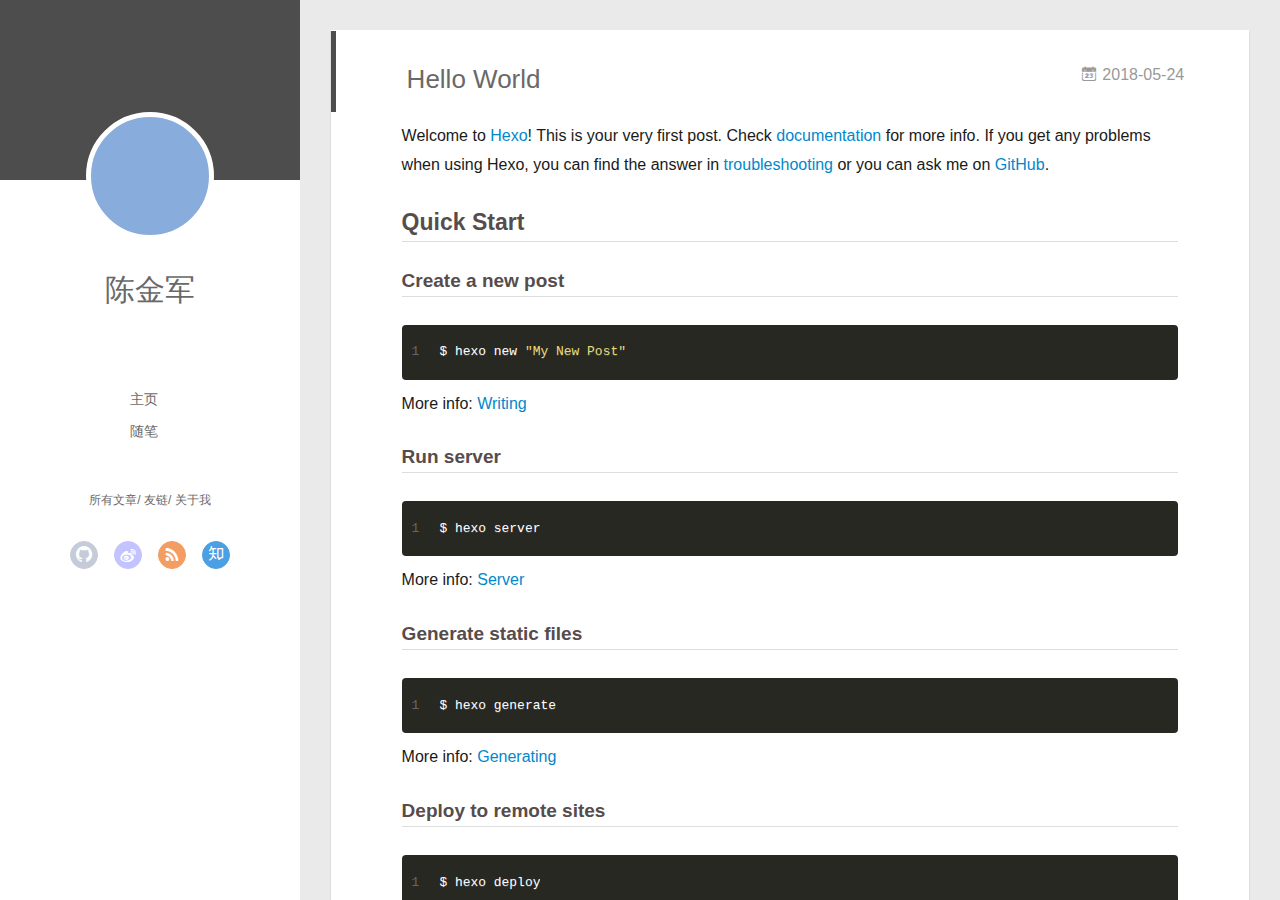
==== commit 04f7b590: "Site updated: 2018-05-24 17:38:18" ====
--- a/index.html
+++ b/index.html
@@ -152,57 +152,6 @@
           <div id="js-content" class="content-ll">
             
   
-    <article id="post-FirstNight" class="article article-type-post  article-index" itemscope itemprop="blogPost">
-  <div class="article-inner">
-    
-    <div class="article-entry" itemprop="articleBody">
-      
-        <hr>
-<h2 id="title-First-Night"><a href="#title-First-Night" class="headerlink" title=" title: First Night"></a> title: First Night</h2><blockquote>
-<p>我有一头<strong>小毛驴</strong>，可是我从来都不骑。</p>
-</blockquote>
-
-      
-
-      
-    </div>
-    <div class="article-info article-info-index">
-      
-      
-      
-
-      
-        <p class="article-more-link">
-          <a class="article-more-a" href="/2018/05/24/FirstNight/">展开全文 >></a>
-        </p>
-      
-
-      
-      <div class="clearfix"></div>
-    </div>
-  </div>
-</article>
-
-<aside class="wrap-side-operation">
-    <div class="mod-side-operation">
-        
-        <div class="jump-container" id="js-jump-container" style="display:none;">
-            <a href="javascript:void(0)" class="mod-side-operation__jump-to-top">
-                <i class="icon-font icon-back"></i>
-            </a>
-            <div id="js-jump-plan-container" class="jump-plan-container" style="top: -11px;">
-                <i class="icon-font icon-plane jump-plane"></i>
-            </div>
-        </div>
-        
-        
-    </div>
-</aside>
-
-
-
-
-  
     <article id="post-hello-world" class="article article-type-post  article-index" itemscope itemprop="blogPost">
   <div class="article-inner">
     
@@ -245,6 +194,57 @@
       
         <p class="article-more-link">
           <a class="article-more-a" href="/2018/05/24/hello-world/">展开全文 >></a>
+        </p>
+      
+
+      
+      <div class="clearfix"></div>
+    </div>
+  </div>
+</article>
+
+<aside class="wrap-side-operation">
+    <div class="mod-side-operation">
+        
+        <div class="jump-container" id="js-jump-container" style="display:none;">
+            <a href="javascript:void(0)" class="mod-side-operation__jump-to-top">
+                <i class="icon-font icon-back"></i>
+            </a>
+            <div id="js-jump-plan-container" class="jump-plan-container" style="top: -11px;">
+                <i class="icon-font icon-plane jump-plane"></i>
+            </div>
+        </div>
+        
+        
+    </div>
+</aside>
+
+
+
+
+  
+    <article id="post-FirstNight" class="article article-type-post  article-index" itemscope itemprop="blogPost">
+  <div class="article-inner">
+    
+    <div class="article-entry" itemprop="articleBody">
+      
+        <hr>
+<h2 id="title-First-Night"><a href="#title-First-Night" class="headerlink" title=" title: First Night"></a> title: First Night</h2><blockquote>
+<p>我有一头<strong>小毛驴</strong>，可是我从来都不骑。</p>
+</blockquote>
+
+      
+
+      
+    </div>
+    <div class="article-info article-info-index">
+      
+      
+      
+
+      
+        <p class="article-more-link">
+          <a class="article-more-a" href="/2018/05/24/FirstNight/">展开全文 >></a>
         </p>
       
 
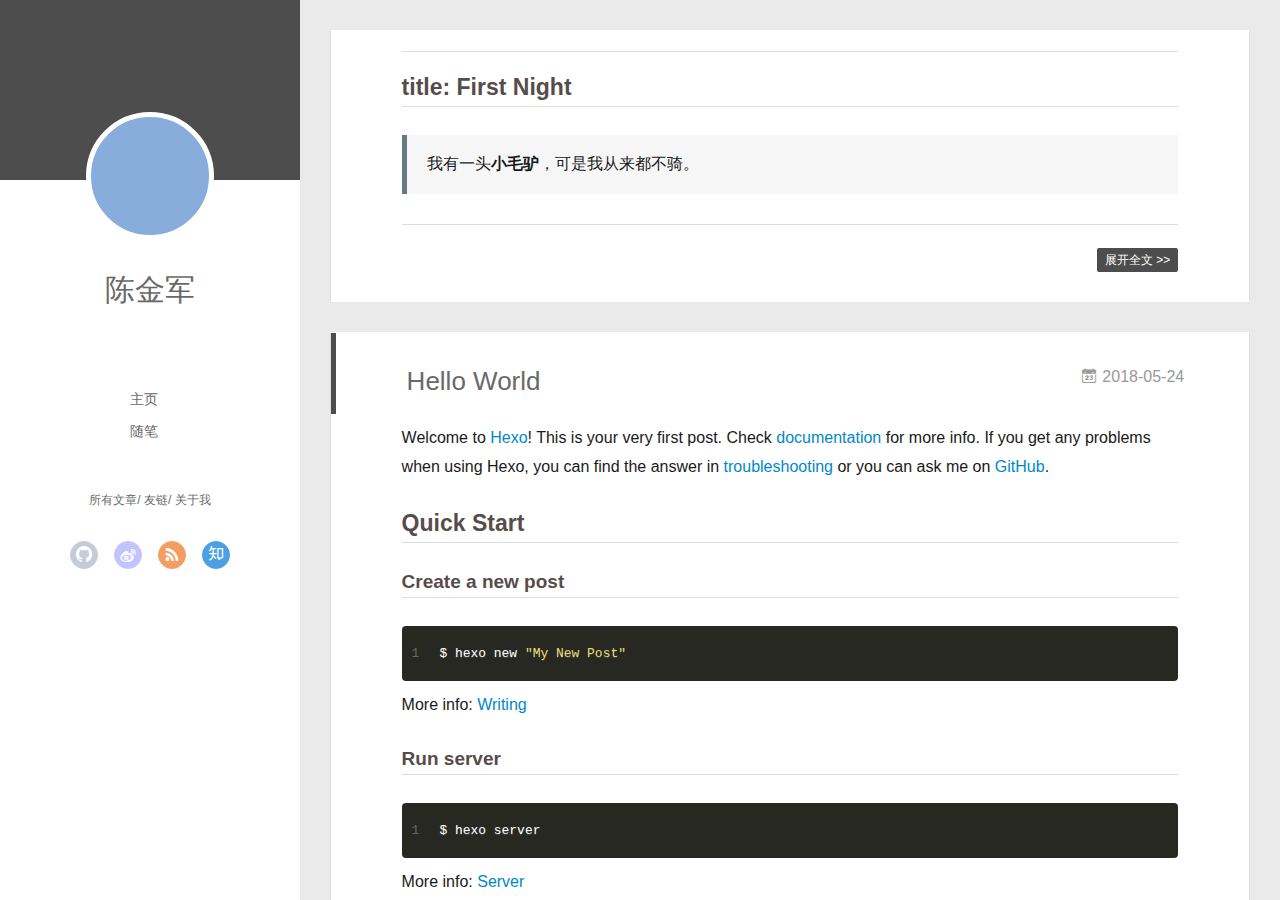
==== commit 35b6d300: "Site updated: 2018-05-24 18:11:05" ====
--- a/index.html
+++ b/index.html
@@ -152,6 +152,57 @@
           <div id="js-content" class="content-ll">
             
   
+    <article id="post-FirstNight" class="article article-type-post  article-index" itemscope itemprop="blogPost">
+  <div class="article-inner">
+    
+    <div class="article-entry" itemprop="articleBody">
+      
+        <hr>
+<h2 id="title-First-Night"><a href="#title-First-Night" class="headerlink" title=" title: First Night"></a> title: First Night</h2><blockquote>
+<p>我有一头<strong>小毛驴</strong>，可是我从来都不骑。</p>
+</blockquote>
+
+      
+
+      
+    </div>
+    <div class="article-info article-info-index">
+      
+      
+      
+
+      
+        <p class="article-more-link">
+          <a class="article-more-a" href="/2018/05/24/FirstNight/">展开全文 >></a>
+        </p>
+      
+
+      
+      <div class="clearfix"></div>
+    </div>
+  </div>
+</article>
+
+<aside class="wrap-side-operation">
+    <div class="mod-side-operation">
+        
+        <div class="jump-container" id="js-jump-container" style="display:none;">
+            <a href="javascript:void(0)" class="mod-side-operation__jump-to-top">
+                <i class="icon-font icon-back"></i>
+            </a>
+            <div id="js-jump-plan-container" class="jump-plan-container" style="top: -11px;">
+                <i class="icon-font icon-plane jump-plane"></i>
+            </div>
+        </div>
+        
+        
+    </div>
+</aside>
+
+
+
+
+  
     <article id="post-hello-world" class="article article-type-post  article-index" itemscope itemprop="blogPost">
   <div class="article-inner">
     
@@ -194,57 +245,6 @@
       
         <p class="article-more-link">
           <a class="article-more-a" href="/2018/05/24/hello-world/">展开全文 >></a>
-        </p>
-      
-
-      
-      <div class="clearfix"></div>
-    </div>
-  </div>
-</article>
-
-<aside class="wrap-side-operation">
-    <div class="mod-side-operation">
-        
-        <div class="jump-container" id="js-jump-container" style="display:none;">
-            <a href="javascript:void(0)" class="mod-side-operation__jump-to-top">
-                <i class="icon-font icon-back"></i>
-            </a>
-            <div id="js-jump-plan-container" class="jump-plan-container" style="top: -11px;">
-                <i class="icon-font icon-plane jump-plane"></i>
-            </div>
-        </div>
-        
-        
-    </div>
-</aside>
-
-
-
-
-  
-    <article id="post-FirstNight" class="article article-type-post  article-index" itemscope itemprop="blogPost">
-  <div class="article-inner">
-    
-    <div class="article-entry" itemprop="articleBody">
-      
-        <hr>
-<h2 id="title-First-Night"><a href="#title-First-Night" class="headerlink" title=" title: First Night"></a> title: First Night</h2><blockquote>
-<p>我有一头<strong>小毛驴</strong>，可是我从来都不骑。</p>
-</blockquote>
-
-      
-
-      
-    </div>
-    <div class="article-info article-info-index">
-      
-      
-      
-
-      
-        <p class="article-more-link">
-          <a class="article-more-a" href="/2018/05/24/FirstNight/">展开全文 >></a>
         </p>
       
 
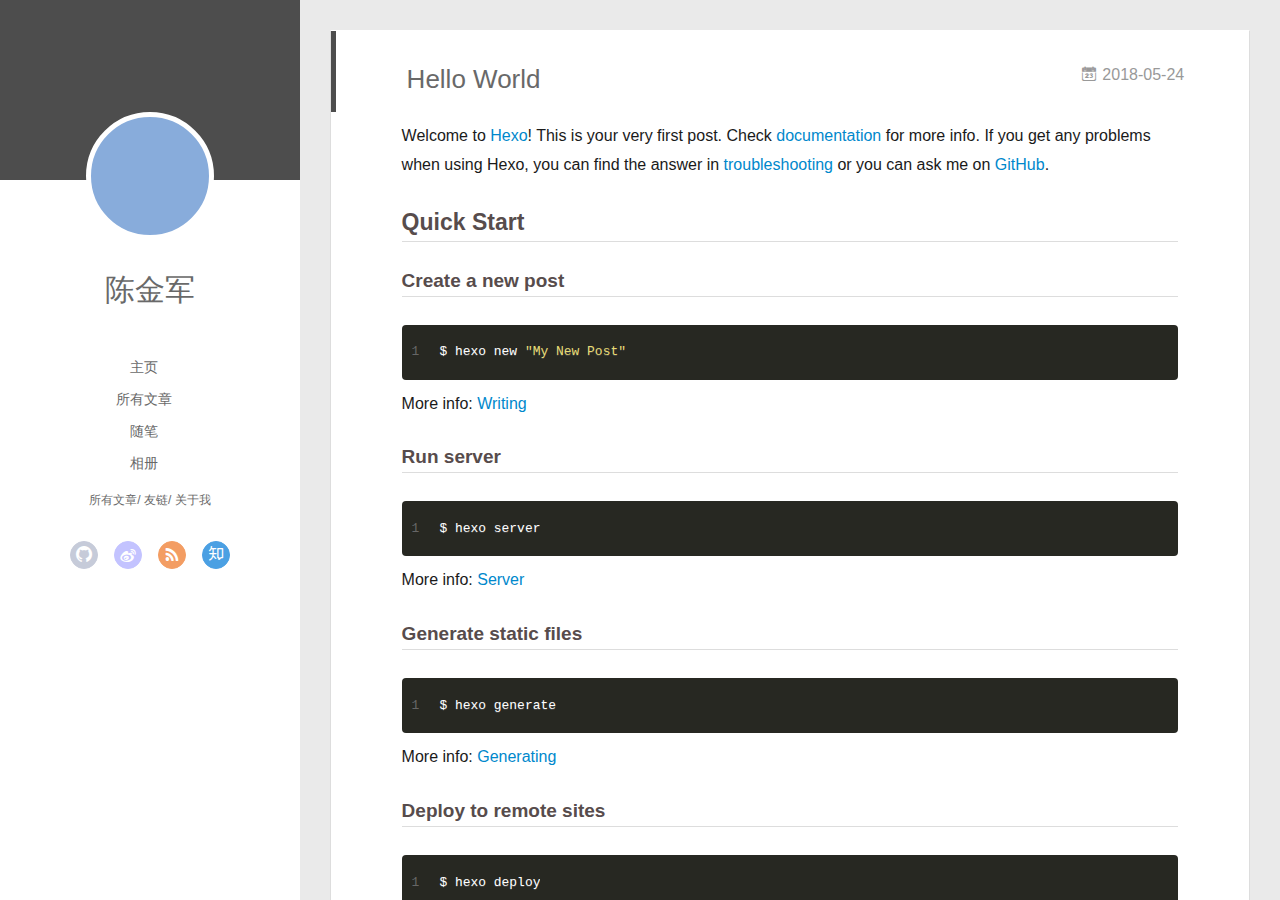
==== commit 8ccacb0c: "Site updated: 2018-05-25 14:49:22" ====
--- a/index.html
+++ b/index.html
@@ -16,8 +16,6 @@
 <meta name="twitter:card" content="summary">
 <meta name="twitter:title" content="陈小小的空间">
   
-    <link rel="alternative" href="/atom.xml" title="陈小小的空间" type="application/atom+xml">
-  
   
     <link rel="icon" href="/favicon.png">
   
@@ -42,11 +40,11 @@
 <div class="overlay" style="background: #4d4d4d"></div>
 <div class="intrude-less">
 	<header id="header" class="inner">
-		<a href="/" class="profilepic">
+		<a href="" class="profilepic">
 			<img src="" class="js-avatar">
 		</a>
 		<hgroup>
-		  <h1 class="header-author"><a href="/">陈金军</a></h1>
+		  <h1 class="header-author"><a href="">陈金军</a></h1>
 		</hgroup>
 		
 
@@ -55,7 +53,11 @@
 			
 				<li><a href="/">主页</a></li>
 	        
-				<li><a href="/tags/随笔/">随笔</a></li>
+				<li><a href="/allPages">所有文章</a></li>
+	        
+				<li><a href="/tags">随笔</a></li>
+	        
+				<li><a href="/photos">相册</a></li>
 	        
 			</ul>
 		</nav>
@@ -77,11 +79,11 @@
 		<nav class="header-nav">
 			<div class="social">
 				
-					<a class="github" target="_blank" href="#" title="github"><i class="icon-github"></i></a>
+					<a class="github" target="_blank" href="https://github.com/chenjj40422p" title="github"><i class="icon-github"></i></a>
 		        
 					<a class="weibo" target="_blank" href="#" title="weibo"><i class="icon-weibo"></i></a>
 		        
-					<a class="rss" target="_blank" href="#" title="rss"><i class="icon-rss"></i></a>
+					<a class="rss" target="_blank" href="/atom.xml" title="rss"><i class="icon-rss"></i></a>
 		        
 					<a class="zhihu" target="_blank" href="#" title="zhihu"><i class="icon-zhihu"></i></a>
 		        
@@ -113,16 +115,20 @@
 			
 				
 			
+				
+			
+				
+			
 			
 			
 			<nav class="header-nav">
 				<div class="social">
 					
-						<a class="github" target="_blank" href="#" title="github"><i class="icon-github"></i></a>
+						<a class="github" target="_blank" href="https://github.com/chenjj40422p" title="github"><i class="icon-github"></i></a>
 			        
 						<a class="weibo" target="_blank" href="#" title="weibo"><i class="icon-weibo"></i></a>
 			        
-						<a class="rss" target="_blank" href="#" title="rss"><i class="icon-rss"></i></a>
+						<a class="rss" target="_blank" href="/atom.xml" title="rss"><i class="icon-rss"></i></a>
 			        
 						<a class="zhihu" target="_blank" href="#" title="zhihu"><i class="icon-zhihu"></i></a>
 			        
@@ -130,12 +136,16 @@
 			</nav>
 
 			<nav class="header-menu js-header-menu">
-				<ul style="width: 50%">
-				
-				
-					<li style="width: 50%"><a href="/">主页</a></li>
-		        
-					<li style="width: 50%"><a href="/tags/随笔/">随笔</a></li>
+				<ul style="width: 70%">
+				
+				
+					<li style="width: 25%"><a href="/">主页</a></li>
+		        
+					<li style="width: 25%"><a href="/allPages">所有文章</a></li>
+		        
+					<li style="width: 25%"><a href="/tags">随笔</a></li>
+		        
+					<li style="width: 25%"><a href="/photos">相册</a></li>
 		        
 				</ul>
 			</nav>
@@ -151,57 +161,6 @@
           </div>
           <div id="js-content" class="content-ll">
             
-  
-    <article id="post-FirstNight" class="article article-type-post  article-index" itemscope itemprop="blogPost">
-  <div class="article-inner">
-    
-    <div class="article-entry" itemprop="articleBody">
-      
-        <hr>
-<h2 id="title-First-Night"><a href="#title-First-Night" class="headerlink" title=" title: First Night"></a> title: First Night</h2><blockquote>
-<p>我有一头<strong>小毛驴</strong>，可是我从来都不骑。</p>
-</blockquote>
-
-      
-
-      
-    </div>
-    <div class="article-info article-info-index">
-      
-      
-      
-
-      
-        <p class="article-more-link">
-          <a class="article-more-a" href="/2018/05/24/FirstNight/">展开全文 >></a>
-        </p>
-      
-
-      
-      <div class="clearfix"></div>
-    </div>
-  </div>
-</article>
-
-<aside class="wrap-side-operation">
-    <div class="mod-side-operation">
-        
-        <div class="jump-container" id="js-jump-container" style="display:none;">
-            <a href="javascript:void(0)" class="mod-side-operation__jump-to-top">
-                <i class="icon-font icon-back"></i>
-            </a>
-            <div id="js-jump-plan-container" class="jump-plan-container" style="top: -11px;">
-                <i class="icon-font icon-plane jump-plane"></i>
-            </div>
-        </div>
-        
-        
-    </div>
-</aside>
-
-
-
-
   
     <article id="post-hello-world" class="article article-type-post  article-index" itemscope itemprop="blogPost">
   <div class="article-inner">
@@ -245,6 +204,57 @@
       
         <p class="article-more-link">
           <a class="article-more-a" href="/2018/05/24/hello-world/">展开全文 >></a>
+        </p>
+      
+
+      
+      <div class="clearfix"></div>
+    </div>
+  </div>
+</article>
+
+<aside class="wrap-side-operation">
+    <div class="mod-side-operation">
+        
+        <div class="jump-container" id="js-jump-container" style="display:none;">
+            <a href="javascript:void(0)" class="mod-side-operation__jump-to-top">
+                <i class="icon-font icon-back"></i>
+            </a>
+            <div id="js-jump-plan-container" class="jump-plan-container" style="top: -11px;">
+                <i class="icon-font icon-plane jump-plane"></i>
+            </div>
+        </div>
+        
+        
+    </div>
+</aside>
+
+
+
+
+  
+    <article id="post-FirstNight" class="article article-type-post  article-index" itemscope itemprop="blogPost">
+  <div class="article-inner">
+    
+    <div class="article-entry" itemprop="articleBody">
+      
+        <hr>
+<h2 id="title-First-Night"><a href="#title-First-Night" class="headerlink" title=" title: First Night"></a> title: First Night</h2><blockquote>
+<p>我有一头<strong>小毛驴</strong>，可是我从来都不骑。</p>
+</blockquote>
+
+      
+
+      
+    </div>
+    <div class="article-info article-info-index">
+      
+      
+      
+
+      
+        <p class="article-more-link">
+          <a class="article-more-a" href="/2018/05/24/FirstNight/">展开全文 >></a>
         </p>
       
 
@@ -416,7 +426,7 @@
         <ul class="search-ul">
           
             <li class="search-li">
-              <a href="http://localhost:4000/" target="_blank" class="search-title"><i class="icon-quo-left icon"></i>友情链接1</a>
+              <a href="http://www.baidu.com" target="_blank" class="search-title"><i class="icon-quo-left icon"></i>百度一下</a>
             </li>
           
             <li class="search-li">
@@ -447,7 +457,7 @@
     
     	<section class="tools-section tools-section-me" q-show="aboutme">
   	  	
-  	  		<div class="aboutme-wrap" id="js-aboutme">很惭愧&lt;br&gt;&lt;br&gt;只做了一点微小的工作&lt;br&gt;谢谢大家</div>
+  	  		<div class="aboutme-wrap" id="js-aboutme">来自南师大的10年java 目前就职于东方国信</div>
   	  	
     	</section>
     
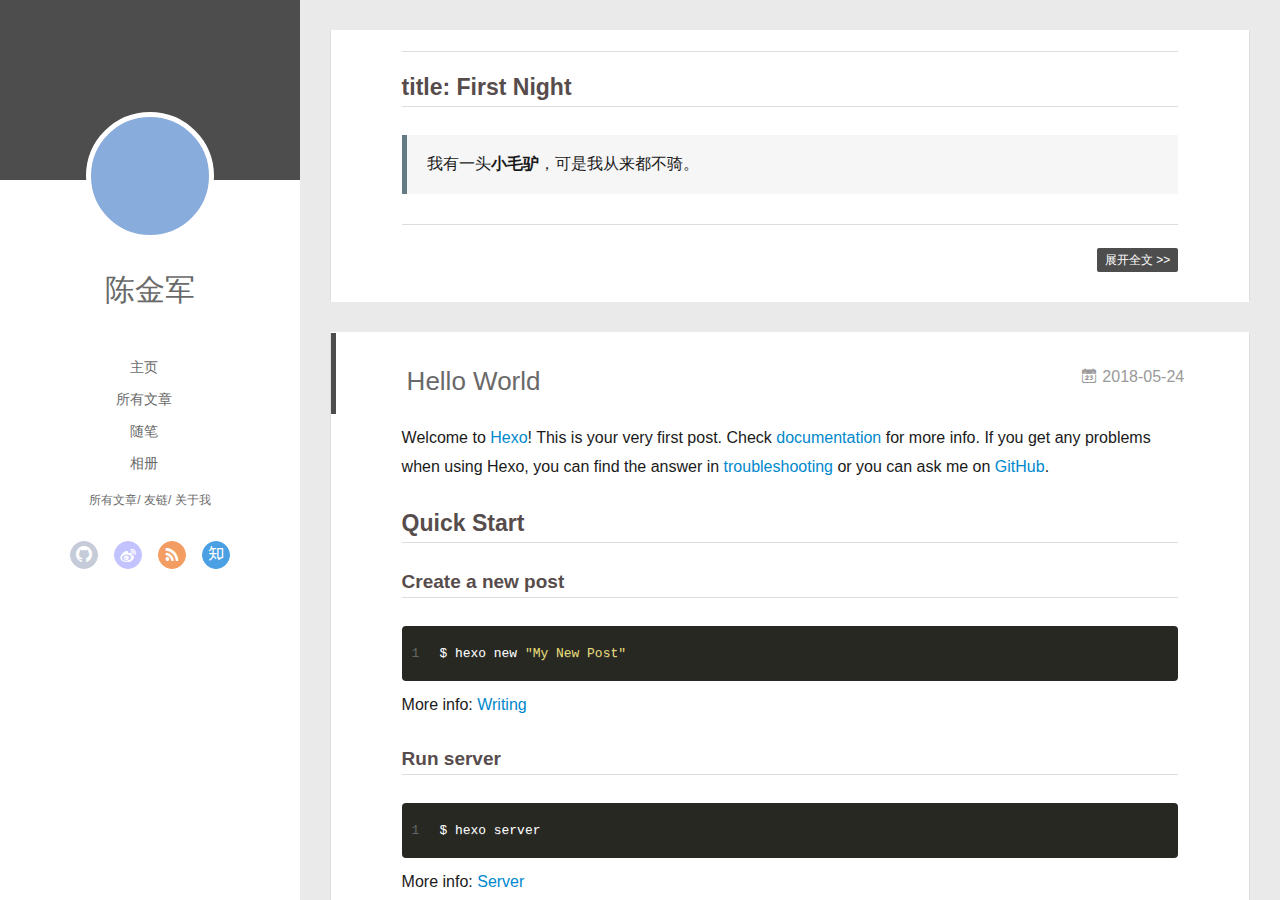
==== commit 96529a6a: "Site updated: 2018-05-25 14:58:20" ====
--- a/index.html
+++ b/index.html
@@ -162,6 +162,57 @@
           <div id="js-content" class="content-ll">
             
   
+    <article id="post-FirstNight" class="article article-type-post  article-index" itemscope itemprop="blogPost">
+  <div class="article-inner">
+    
+    <div class="article-entry" itemprop="articleBody">
+      
+        <hr>
+<h2 id="title-First-Night"><a href="#title-First-Night" class="headerlink" title=" title: First Night"></a> title: First Night</h2><blockquote>
+<p>我有一头<strong>小毛驴</strong>，可是我从来都不骑。</p>
+</blockquote>
+
+      
+
+      
+    </div>
+    <div class="article-info article-info-index">
+      
+      
+      
+
+      
+        <p class="article-more-link">
+          <a class="article-more-a" href="/2018/05/24/FirstNight/">展开全文 >></a>
+        </p>
+      
+
+      
+      <div class="clearfix"></div>
+    </div>
+  </div>
+</article>
+
+<aside class="wrap-side-operation">
+    <div class="mod-side-operation">
+        
+        <div class="jump-container" id="js-jump-container" style="display:none;">
+            <a href="javascript:void(0)" class="mod-side-operation__jump-to-top">
+                <i class="icon-font icon-back"></i>
+            </a>
+            <div id="js-jump-plan-container" class="jump-plan-container" style="top: -11px;">
+                <i class="icon-font icon-plane jump-plane"></i>
+            </div>
+        </div>
+        
+        
+    </div>
+</aside>
+
+
+
+
+  
     <article id="post-hello-world" class="article article-type-post  article-index" itemscope itemprop="blogPost">
   <div class="article-inner">
     
@@ -204,57 +255,6 @@
       
         <p class="article-more-link">
           <a class="article-more-a" href="/2018/05/24/hello-world/">展开全文 >></a>
-        </p>
-      
-
-      
-      <div class="clearfix"></div>
-    </div>
-  </div>
-</article>
-
-<aside class="wrap-side-operation">
-    <div class="mod-side-operation">
-        
-        <div class="jump-container" id="js-jump-container" style="display:none;">
-            <a href="javascript:void(0)" class="mod-side-operation__jump-to-top">
-                <i class="icon-font icon-back"></i>
-            </a>
-            <div id="js-jump-plan-container" class="jump-plan-container" style="top: -11px;">
-                <i class="icon-font icon-plane jump-plane"></i>
-            </div>
-        </div>
-        
-        
-    </div>
-</aside>
-
-
-
-
-  
-    <article id="post-FirstNight" class="article article-type-post  article-index" itemscope itemprop="blogPost">
-  <div class="article-inner">
-    
-    <div class="article-entry" itemprop="articleBody">
-      
-        <hr>
-<h2 id="title-First-Night"><a href="#title-First-Night" class="headerlink" title=" title: First Night"></a> title: First Night</h2><blockquote>
-<p>我有一头<strong>小毛驴</strong>，可是我从来都不骑。</p>
-</blockquote>
-
-      
-
-      
-    </div>
-    <div class="article-info article-info-index">
-      
-      
-      
-
-      
-        <p class="article-more-link">
-          <a class="article-more-a" href="/2018/05/24/FirstNight/">展开全文 >></a>
         </p>
       
 
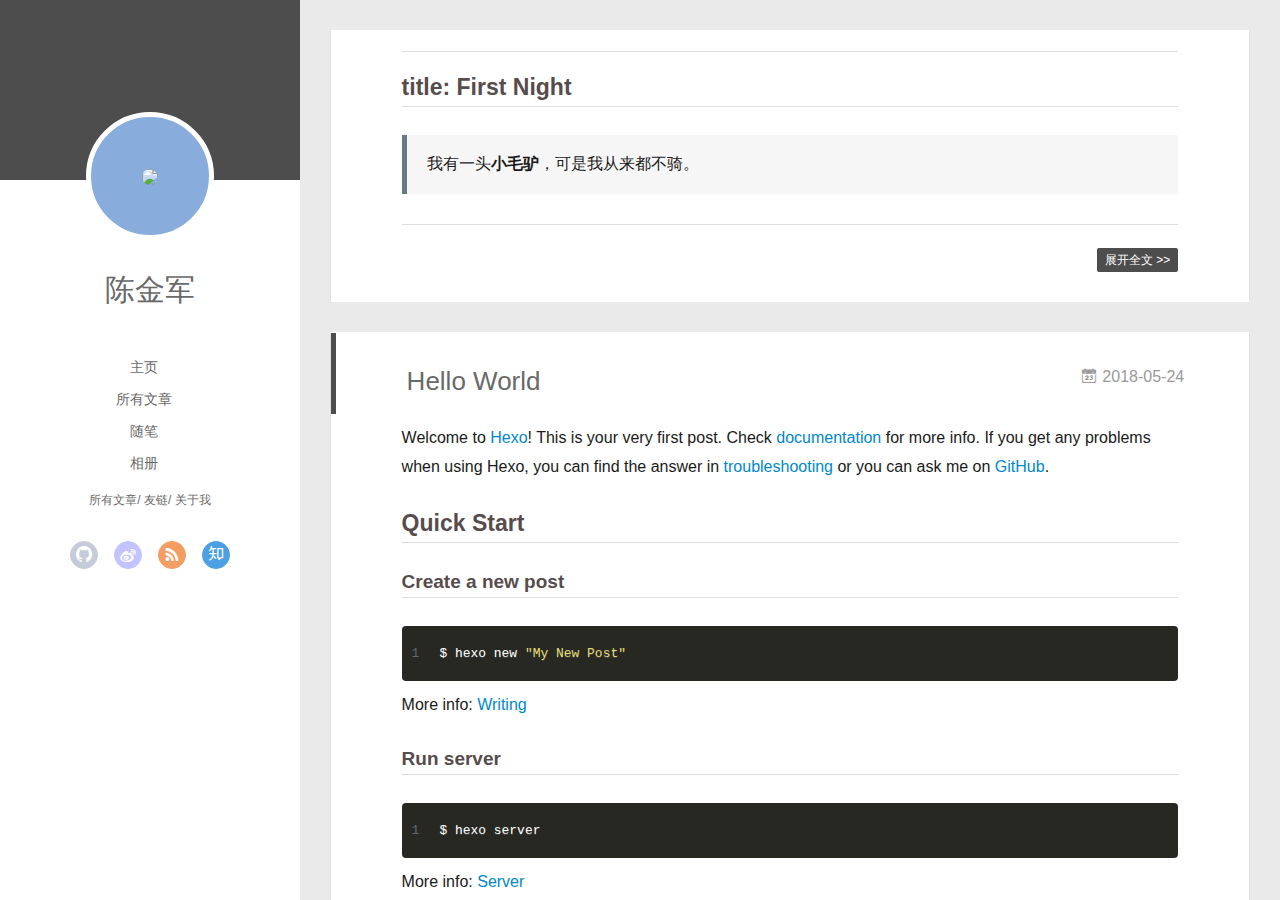
==== commit 0d763390: "Site updated: 2018-05-25 14:59:50" ====
--- a/index.html
+++ b/index.html
@@ -41,7 +41,7 @@
 <div class="intrude-less">
 	<header id="header" class="inner">
 		<a href="" class="profilepic">
-			<img src="" class="js-avatar">
+			<img src="https://thumbnail0.baidupcs.com/thumbnail/93401d37df01092325b42a5c30eea285?fid=2365753238-250528-251312325940293&amp;time=1527228000&amp;rt=sh&amp;sign=FDTAER-DCb740ccc5511e5e8fedcff06b081203-rMZn%2BCMCxBPciCUv47D8B1RXPBM%3D&amp;expires=8h&amp;chkv=0&amp;chkbd=0&amp;chkpc=&amp;dp-logid=3354195189378132880&amp;dp-callid=0&amp;size=c710_u400&amp;quality=100&amp;vuk=-&amp;ft=video" class="js-avatar">
 		</a>
 		<hgroup>
 		  <h1 class="header-author"><a href="">陈金军</a></h1>
@@ -103,7 +103,7 @@
 	<div class="intrude-less">
 		<header id="header" class="inner">
 			<div class="profilepic">
-				<img src="" class="js-avatar">
+				<img src="https://thumbnail0.baidupcs.com/thumbnail/93401d37df01092325b42a5c30eea285?fid=2365753238-250528-251312325940293&amp;time=1527228000&amp;rt=sh&amp;sign=FDTAER-DCb740ccc5511e5e8fedcff06b081203-rMZn%2BCMCxBPciCUv47D8B1RXPBM%3D&amp;expires=8h&amp;chkv=0&amp;chkbd=0&amp;chkpc=&amp;dp-logid=3354195189378132880&amp;dp-callid=0&amp;size=c710_u400&amp;quality=100&amp;vuk=-&amp;ft=video" class="js-avatar">
 			</div>
 			<hgroup>
 			  <h1 class="header-author js-header-author">陈金军</h1>
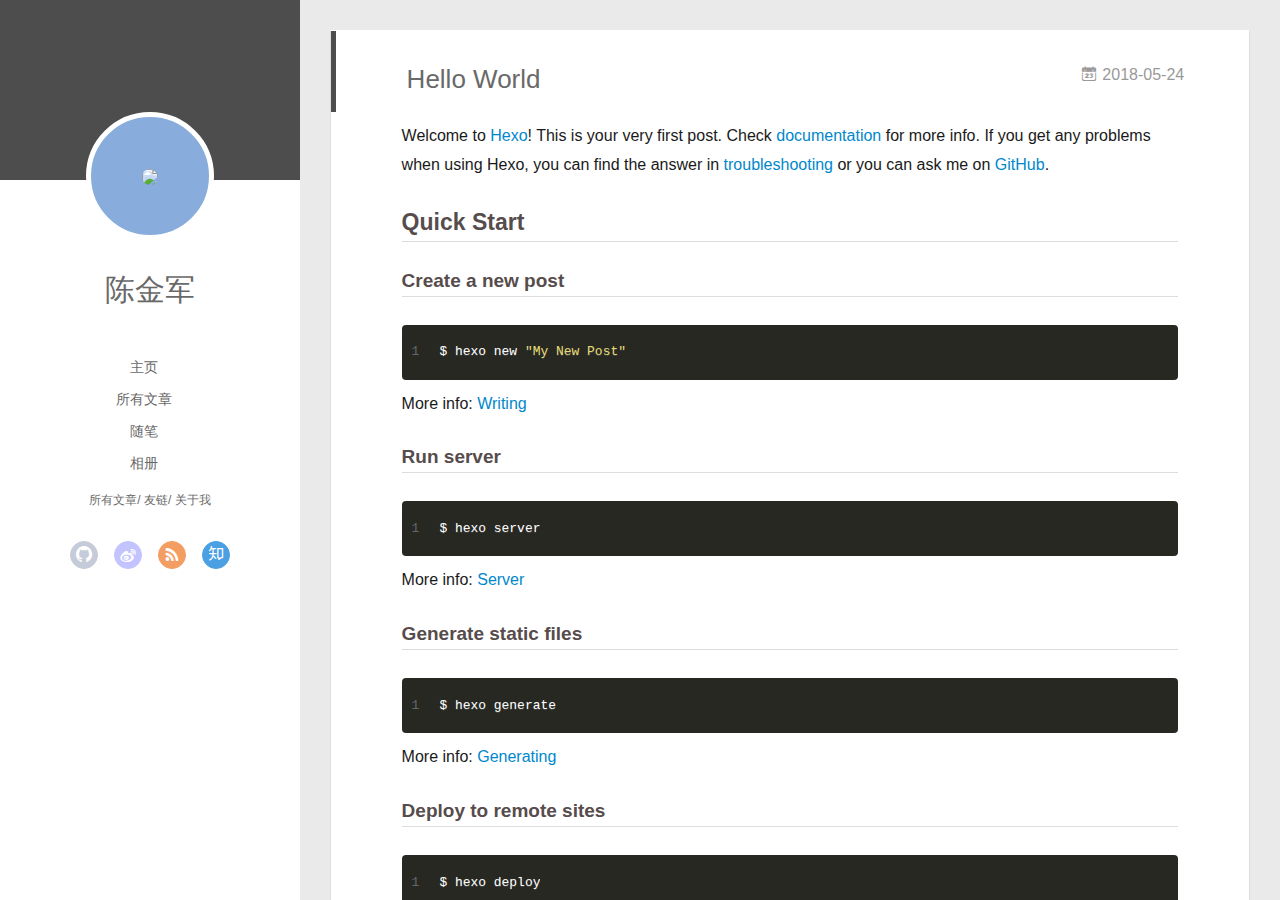
==== commit b3d71042: "Site updated: 2018-05-25 15:01:37" ====
--- a/index.html
+++ b/index.html
@@ -162,57 +162,6 @@
           <div id="js-content" class="content-ll">
             
   
-    <article id="post-FirstNight" class="article article-type-post  article-index" itemscope itemprop="blogPost">
-  <div class="article-inner">
-    
-    <div class="article-entry" itemprop="articleBody">
-      
-        <hr>
-<h2 id="title-First-Night"><a href="#title-First-Night" class="headerlink" title=" title: First Night"></a> title: First Night</h2><blockquote>
-<p>我有一头<strong>小毛驴</strong>，可是我从来都不骑。</p>
-</blockquote>
-
-      
-
-      
-    </div>
-    <div class="article-info article-info-index">
-      
-      
-      
-
-      
-        <p class="article-more-link">
-          <a class="article-more-a" href="/2018/05/24/FirstNight/">展开全文 >></a>
-        </p>
-      
-
-      
-      <div class="clearfix"></div>
-    </div>
-  </div>
-</article>
-
-<aside class="wrap-side-operation">
-    <div class="mod-side-operation">
-        
-        <div class="jump-container" id="js-jump-container" style="display:none;">
-            <a href="javascript:void(0)" class="mod-side-operation__jump-to-top">
-                <i class="icon-font icon-back"></i>
-            </a>
-            <div id="js-jump-plan-container" class="jump-plan-container" style="top: -11px;">
-                <i class="icon-font icon-plane jump-plane"></i>
-            </div>
-        </div>
-        
-        
-    </div>
-</aside>
-
-
-
-
-  
     <article id="post-hello-world" class="article article-type-post  article-index" itemscope itemprop="blogPost">
   <div class="article-inner">
     
@@ -255,6 +204,57 @@
       
         <p class="article-more-link">
           <a class="article-more-a" href="/2018/05/24/hello-world/">展开全文 >></a>
+        </p>
+      
+
+      
+      <div class="clearfix"></div>
+    </div>
+  </div>
+</article>
+
+<aside class="wrap-side-operation">
+    <div class="mod-side-operation">
+        
+        <div class="jump-container" id="js-jump-container" style="display:none;">
+            <a href="javascript:void(0)" class="mod-side-operation__jump-to-top">
+                <i class="icon-font icon-back"></i>
+            </a>
+            <div id="js-jump-plan-container" class="jump-plan-container" style="top: -11px;">
+                <i class="icon-font icon-plane jump-plane"></i>
+            </div>
+        </div>
+        
+        
+    </div>
+</aside>
+
+
+
+
+  
+    <article id="post-FirstNight" class="article article-type-post  article-index" itemscope itemprop="blogPost">
+  <div class="article-inner">
+    
+    <div class="article-entry" itemprop="articleBody">
+      
+        <hr>
+<h2 id="title-First-Night"><a href="#title-First-Night" class="headerlink" title=" title: First Night"></a> title: First Night</h2><blockquote>
+<p>我有一头<strong>小毛驴</strong>，可是我从来都不骑。</p>
+</blockquote>
+
+      
+
+      
+    </div>
+    <div class="article-info article-info-index">
+      
+      
+      
+
+      
+        <p class="article-more-link">
+          <a class="article-more-a" href="/2018/05/24/FirstNight/">展开全文 >></a>
         </p>
       
 
